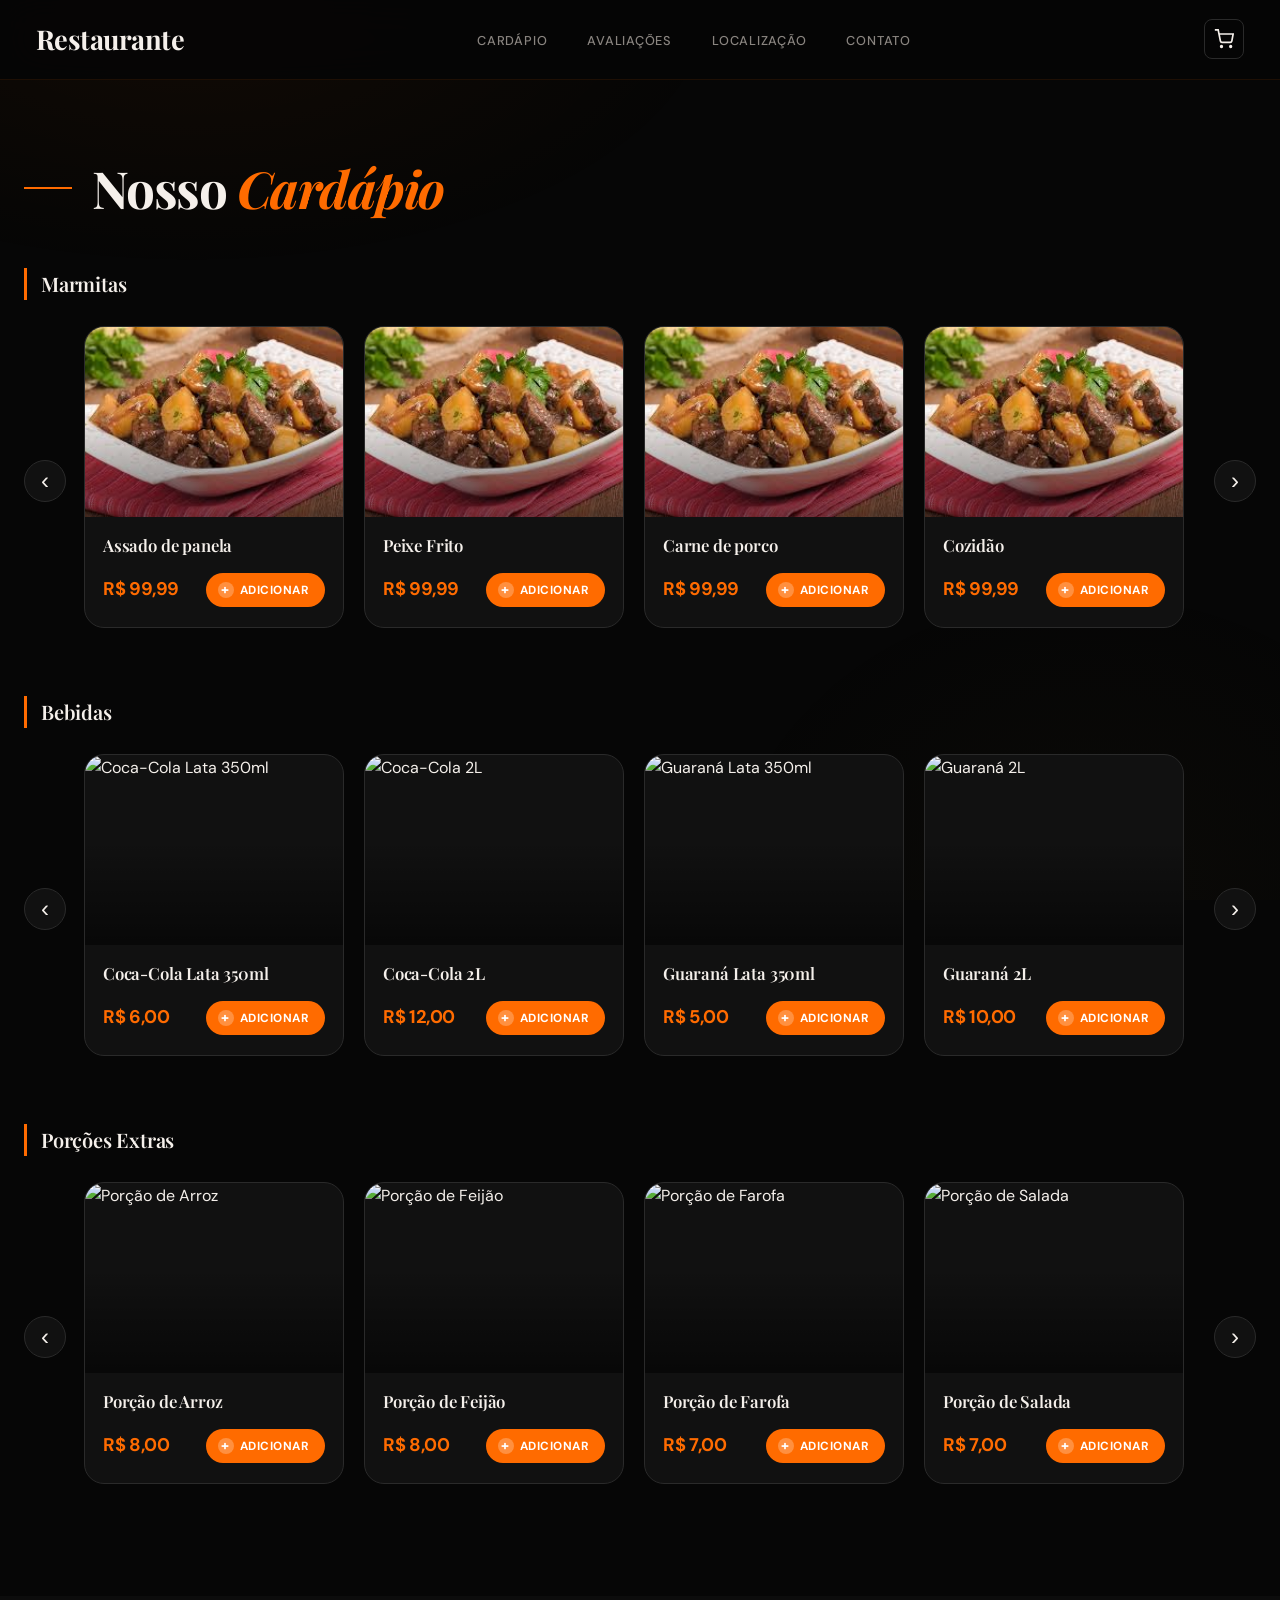
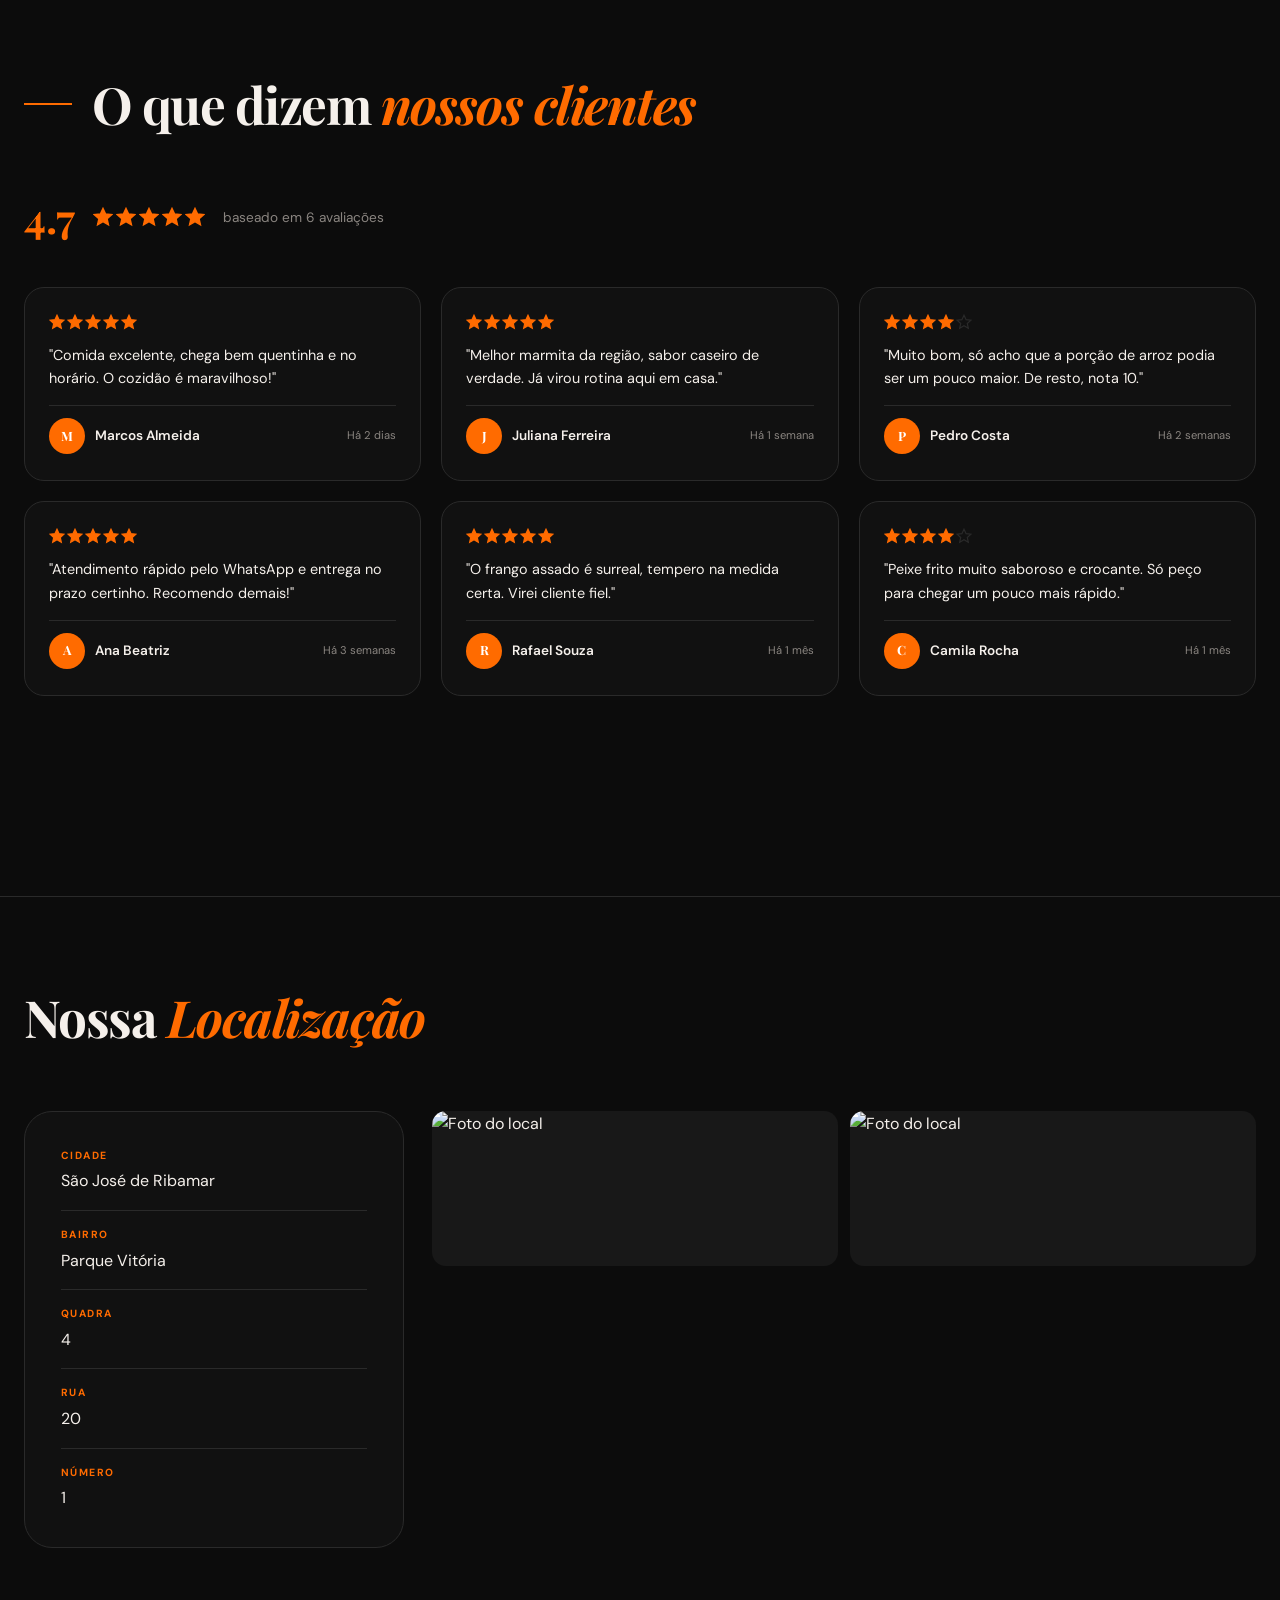
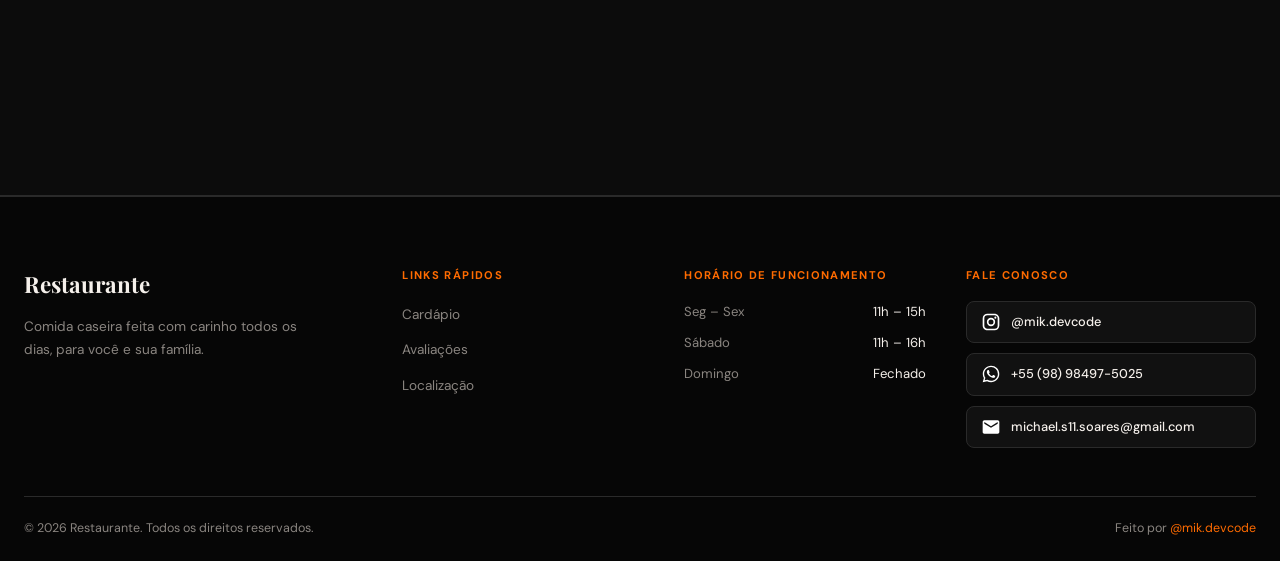
==== index.html @ e1534fb1 "refactor struture + debug scroll" ====
<!doctype html>
<html lang="pt-BR">
  <head>
    <meta charset="UTF-8" />
    <meta name="viewport" content="width=device-width, initial-scale=1.0" />
    <title>Restaurante</title>
    <link rel="icon" href="/assets/img/restaurante.png" type="image/png" />
    <link rel="preconnect" href="https://fonts.googleapis.com" />
    <link rel="preconnect" href="https://fonts.gstatic.com" crossorigin />
    <link
      href="https://fonts.googleapis.com/css2?family=Playfair+Display:ital,wght@0,400;0,700;0,900;1,400&family=DM+Sans:wght@300;400;500;600&display=swap"
      rel="stylesheet"
    />

    <link rel="stylesheet" href="/assets/css/style.css" />
    <link rel="stylesheet" href="/assets/css/cardapio.css" />
    <link rel="stylesheet" href="/assets/css/avaliacoes.css" />
    <link rel="stylesheet" href="/assets/css/informações.css" />
    <link rel="stylesheet" href="/assets/css/form.css" />
    <link rel="stylesheet" href="/assets/css/carrinho.css" />
  </head>
  <body>
    <header class="menu">
      <div class="menu-BOX">
        <h1 class="menu-TITULO">Restaurante</h1>
        <nav class="navegação">
          <ul>
            <li><a href="#Cardapio" class="nav">Cardápio</a></li>
            <li><a href="#Avaliacoes" class="nav">Avaliações</a></li>
            <li><a href="#Localizacao" class="nav">Localização</a></li>
            <li><a href="#Contato" class="nav">Contato</a></li>
          </ul>
        </nav>

        <div class="menu-actions">
          <button class="cart-btn" id="cart-btn" aria-label="Abrir carrinho">
            <svg
              class="cart-icon"
              viewBox="0 0 24 24"
              fill="none"
              stroke="currentColor"
              stroke-width="2"
            >
              <circle cx="9" cy="21" r="1"></circle>
              <circle cx="20" cy="21" r="1"></circle>
              <path
                d="M1 1h4l2.68 13.39a2 2 0 0 0 2 1.61h9.72a2 2 0 0 0 2-1.61L23 6H6"
              ></path>
            </svg>
            <span class="cart-badge" id="cart-badge">0</span>
          </button>
          <button class="hamburger" id="hamburger" aria-label="Menu">
            <span></span>
            <span></span>
            <span></span>
          </button>
        </div>
      </div>

      <nav class="nav2" id="nav2">
        <a href="#Cardapio" class="nav2N">Cardápio</a>
        <a href="#Avaliacoes" class="nav2N">Avaliações</a>
        <a href="#Localizacao" class="nav2N">Localização</a>
        <a href="#Contato" class="nav2N">Contato</a>
      </nav>
    </header>

    <!-- ─── CARDÁPIO ─── -->
    <section class="CARDAPIO" id="Cardapio">
      <main class="cardapio-BOX">
        <div class="section-header">
          <h2 class="cardapio-TITULO">Nosso <i>Cardápio</i></h2>
        </div>

        <div class="cardapio-categoria">
          <h3 class="categoria-titulo">Marmitas</h3>
          <div class="carrossel-wrapper">
            <button
              class="carrossel-btn carrossel-prev"
              data-target="marmitas"
              aria-label="Anterior"
            >
              &#8249;
            </button>
            <div class="cardapio-ITENS" id="marmitas-itens"></div>
            <button
              class="carrossel-btn carrossel-next"
              data-target="marmitas"
              aria-label="Próximo"
            >
              &#8250;
            </button>
          </div>
        </div>

        <div class="cardapio-categoria">
          <h3 class="categoria-titulo">Bebidas</h3>
          <div class="carrossel-wrapper">
            <button
              class="carrossel-btn carrossel-prev"
              data-target="bebidas"
              aria-label="Anterior"
            >
              &#8249;
            </button>
            <div class="cardapio-ITENS" id="bebidas-itens"></div>
            <button
              class="carrossel-btn carrossel-next"
              data-target="bebidas"
              aria-label="Próximo"
            >
              &#8250;
            </button>
          </div>
        </div>

        <div class="cardapio-categoria">
          <h3 class="categoria-titulo">Porções Extras</h3>
          <div class="carrossel-wrapper">
            <button
              class="carrossel-btn carrossel-prev"
              data-target="porcoes"
              aria-label="Anterior"
            >
              &#8249;
            </button>
            <div class="cardapio-ITENS" id="porcoes-itens"></div>
            <button
              class="carrossel-btn carrossel-next"
              data-target="porcoes"
              aria-label="Próximo"
            >
              &#8250;
            </button>
          </div>
        </div>
      </main>
    </section>

    <!-- ─── AVALIAÇÕES ─── -->
    <section class="AVALIACOES" id="Avaliacoes">
      <div class="avaliacoes-BOX">
        <div class="section-header">
          <h2 class="avaliacoes-TITULO">O que dizem <i>nossos clientes</i></h2>
        </div>
        <div class="avaliacoes-resumo" id="avaliacoes-resumo">
          <!-- Resumo (média + total) renderizado pelo avaliacoes.js -->
        </div>
        <div class="avaliacoes-ITENS" id="avaliacoes-itens">
          <!-- Depoimentos renderizados dinamicamente pelo avaliacoes.js -->
        </div>
      </div>
    </section>

    <!-- ─── LOCALIZAÇÃO ─── -->
    <section class="LOCALIZACAO" id="Localizacao">
      <h2 class="localização-TITULO">Nossa <i>Localização</i></h2>
      <div class="localização-BOX">
        <div class="INFORMAÇÕES-Texto">
          <div class="info-item">
            <span class="localização-INFORMAÇÕES">Cidade</span>
            <p class="informações">São José de Ribamar</p>
          </div>
          <div class="info-item">
            <span class="localização-INFORMAÇÕES">Bairro</span>
            <p class="informações">Parque Vitória</p>
          </div>
          <div class="info-item">
            <span class="localização-INFORMAÇÕES">Quadra</span>
            <p class="informações">4</p>
          </div>
          <div class="info-item">
            <span class="localização-INFORMAÇÕES">Rua</span>
            <p class="informações">20</p>
          </div>
          <div class="info-item">
            <span class="localização-INFORMAÇÕES">Número</span>
            <p class="informações">1</p>
          </div>
        </div>

        <div class="INFORMAÇÕES-Imagem">
          <div class="IMG">
            <img
              src="/img/imagem-local.jfif"
              alt="Foto do local"
              class="ImagemLocal"
            />
            <img
              src="/img/imagem-local.jfif"
              alt="Foto do local"
              class="ImagemLocal"
            />
          </div>
          <div class="IFRAME">
            <iframe
              src="https://www.google.com/maps/embed?pb=!1m18!1m12!1m3!1d837.9466407093498!2d-44.20318825579027!3d-2.5172147209284774!2m3!1f0!2f0!3f0!3m2!1i1024!2i768!4f13.1!3m3!1m2!1s0x7f6919d58c605db%3A0x90869c3fca24e61d!2sRestaurante%20Tempero%20Caseiro!5e0!3m2!1spt-BR!2sbr!4v1770133126844!5m2!1spt-BR!2sbr"
              allowfullscreen=""
              loading="lazy"
              referrerpolicy="no-referrer-when-downgrade"
            ></iframe>
          </div>
        </div>
      </div>
    </section>

    <!-- ─── CONTATO / FOOTER ─── -->
    <footer class="CONTATO" id="Contato">
      <div class="contato-container">
        <div class="contato-grid">
          <div class="contato-col contato-sobre">
            <h3 class="contato-logo">Restaurante</h3>
            <p class="contato-desc">
              Comida caseira feita com carinho todos os dias, para você e sua
              família.
            </p>
          </div>

          <div class="contato-col">
            <h4 class="contato-col-titulo">Links Rápidos</h4>
            <ul class="contato-links">
              <li><a href="#Cardapio">Cardápio</a></li>
              <li><a href="#Avaliacoes">Avaliações</a></li>
              <li><a href="#Localizacao">Localização</a></li>
            </ul>
          </div>

          <div class="contato-col">
            <h4 class="contato-col-titulo">Horário de Funcionamento</h4>
            <ul class="contato-horario">
              <li><span>Seg – Sex</span><span>11h – 15h</span></li>
              <li><span>Sábado</span><span>11h – 16h</span></li>
              <li><span>Domingo</span><span>Fechado</span></li>
            </ul>
          </div>

          <div class="contato-col">
            <h4 class="contato-col-titulo">Fale Conosco</h4>
            <div class="contato-BOX">
              <a href="#" class="app-image">
                <svg
                  class="image-contato"
                  viewBox="0 0 24 24"
                  fill="currentColor"
                >
                  <use href="/assets/SVGs/mdi--instagram.svg#instagram"></use>
                </svg>
                <i>@mik.devcode</i>
              </a>
              <a href="#" class="app-image">
                <svg
                  class="image-contato"
                  viewBox="0 0 24 24"
                  fill="currentColor"
                >
                  <use
                    href="/assets/SVGs/ic--baseline-whatsapp.svg#whatsapp"
                  ></use>
                </svg>
                <i>+55 (98) 98497-5025</i>
              </a>
              <a href="#" class="app-image">
                <svg
                  class="image-contato"
                  viewBox="0 0 24 24"
                  fill="currentColor"
                >
                  <use href="/assets/SVGs/ic--baseline-email.svg#email"></use>
                </svg>
                <i>michael.s11.soares@gmail.com</i>
              </a>
            </div>
          </div>
        </div>

        <div class="contato-bottom">
          <p>
            &copy; <span id="ano-atual"></span> Restaurante. Todos os direitos
            reservados.
          </p>
          <p class="contato-credito">Feito por <i>@mik.devcode</i></p>
        </div>
      </div>
    </footer>

    <!-- ─── CARRINHO (DRAWER) ─── -->
    <div class="carrinho-overlay" id="carrinho-overlay">
      <aside class="carrinho-drawer" id="carrinho-drawer">
        <div class="carrinho-header">
          <h3>Seu Carrinho</h3>
          <button
            class="carrinho-fechar"
            id="carrinho-fechar"
            aria-label="Fechar carrinho"
          >
            &times;
          </button>
        </div>

        <div class="carrinho-lista" id="carrinho-lista"></div>

        <div class="carrinho-vazio" id="carrinho-vazio">
          <p>Seu carrinho está vazio</p>
          <span>Adicione itens do nosso cardápio!</span>
        </div>

        <div class="carrinho-footer">
          <div class="carrinho-total">
            <span>Subtotal</span>
            <strong id="carrinho-subtotal">R$ 0,00</strong>
          </div>
          <button class="btn btn-submit" id="carrinho-finalizar">
            Finalizar Pedido
          </button>
        </div>
      </aside>
    </div>

    <!-- ─── FORMULÁRIO DE PEDIDO ─── -->
    <div class="formulario" id="formulario-overlay">
      <form class="pedido-form" id="pedido-form">
        <div class="form-header">
          <div class="marmita-tittle">Finalizar Pedido</div>
          <p>Confira os itens e escolha as opções abaixo</p>
        </div>

        <!-- Resumo do carrinho -->
        <div class="section">
          <div class="section-tittle">Seus Itens</div>
          <div class="resumo-carrinho" id="resumo-carrinho-form"></div>
        </div>

        <!-- Nome do Cliente -->
        <div class="section">
          <div class="section-tittle">Seu Nome</div>
          <input
            type="text"
            class="input-field input-nome"
            placeholder="Digite seu nome"
            name="nome"
            id="input-nome"
            required
          />
        </div>

        <!-- Recebimento -->
        <div class="section">
          <h2 class="section-title">Recebimento</h2>
          <div class="radio-group">
            <div class="radio-option">
              <input
                type="radio"
                name="recebimento"
                id="recebimento-entrega"
                value="entrega"
                data-frete="8"
                required
              />
              <label for="recebimento-entrega" class="radio-label">
                <span class="name">Entrega</span>
                <span class="price">+ R$ 8,00</span>
              </label>
            </div>
            <div class="radio-option">
              <input
                type="radio"
                name="recebimento"
                id="recebimento-buscar"
                value="buscar"
                data-frete="0"
              />
              <label for="recebimento-buscar" class="radio-label">
                <span class="name">Retirar</span>
                <span class="price">Grátis</span>
              </label>
            </div>
          </div>
          <div class="endereco-container" id="endereco-container">
            <div class="endereco-fields">
              <input
                type="text"
                class="input-field"
                placeholder="Bairro"
                name="bairro"
                id="input-bairro"
              />
              <input
                type="text"
                class="input-field"
                placeholder="Quadra"
                name="quadra"
                id="input-quadra"
              />
              <input
                type="text"
                class="input-field"
                placeholder="Rua"
                name="rua"
                id="input-rua"
              />
              <input
                type="text"
                class="input-field"
                placeholder="Número"
                name="numero"
                id="input-numero"
              />
            </div>
          </div>
        </div>

        <!-- Observações -->
        <div class="section">
          <h2 class="section-title">Observações</h2>
          <textarea
            class="input-field"
            name="observacoes"
            id="observacoes"
            placeholder="Ex: sem cebola, pouco sal, molho à parte..."
          ></textarea>
        </div>

        <div class="divider"></div>

        <!-- Total -->
        <div class="total-display">
          <span class="total-label">Total do Pedido</span>
          <span class="total-value" id="total-valor">R$ 0,00</span>
          <div class="total-breakdown" id="total-breakdown"></div>
        </div>

        <!-- Botões -->
        <div class="form-footer">
          <button type="button" class="btn btn-cancel" id="btn-cancelar">
            Voltar
          </button>
          <button type="submit" class="btn btn-submit">Enviar Pedido</button>
        </div>
      </form>
    </div>

    <script src="/Services/Carrinho.js"></script>
    <script src="/Services/Sistema.js"></script>
    <script src="/Services/cardapio.js"></script>
    <script src="/Services/avaliacoes.js"></script>
    <script src="/Services/form.js"></script>
    <script src="/Services/API.js"></script>
  </body>
</html>
---- assets/css/style.css ----
@import url('https://fonts.googleapis.com/css2?family=Playfair+Display:ital,wght@0,400;0,700;0,900;1,400&family=DM+Sans:wght@300;400;500;600&display=swap');

:root {
  --primary: #ff6b00;
  --primary-light: #ff8c33;
  --primary-dark: #cc5500;
  --primary-glow: rgba(255, 107, 0, 0.25);
  --gold: #c9a84c;
  --bg-void: #060606;
  --bg-deep: #0c0c0c;
  --bg-card: #111111;
  --bg-surface: #181818;
  --bg-raised: #1f1f1f;
  --text: #f5f0eb;
  --text-muted: #8a8580;
  --text-faint: #2a2a2a;
  --border: rgba(255, 107, 0, 0.12);
  --border-hover: rgba(255, 107, 0, 0.4);
  --radius-sm: 8px;
  --radius-md: 14px;
  --radius-lg: 20px;
  --radius-xl: 28px;
  --shadow-card: 0 4px 24px rgba(0,0,0,0.5);
  --shadow-glow: 0 0 40px rgba(255, 107, 0, 0.12);
  --transition: all 0.25s cubic-bezier(0.4, 0, 0.2, 1);
  --font-display: 'Playfair Display', Georgia, serif;
  --font-body: 'DM Sans', sans-serif;
}

*, *::before, *::after {
  margin: 0;
  padding: 0;
  box-sizing: border-box;
}

html { scroll-behavior: smooth; }

body {
  font-family: var(--font-body);
  background-color: var(--bg-void);
  color: var(--text);
  line-height: 1.6;
  padding-top: 80px;
  -webkit-font-smoothing: antialiased;
}

body::before {
  content: '';
  position: fixed;
  inset: 0;
  background:
    radial-gradient(ellipse 70% 50% at 15% 0%, rgba(255,107,0,0.05) 0%, transparent 60%),
    radial-gradient(ellipse 50% 60% at 85% 100%, rgba(201,168,76,0.03) 0%, transparent 60%);
  pointer-events: none;
  z-index: 0;
}

section {
  min-height: 100vh;
  scroll-margin-top: 80px;
  position: relative;
  z-index: 1;
}

/* ─── HEADER ─── */
header {
  position: fixed;
  top: 0;
  width: 100%;
  height: 80px;
  background: rgba(6, 6, 6, 0.94);
  backdrop-filter: blur(20px) saturate(180%);
  border-bottom: 1px solid rgba(255,107,0,0.1);
  z-index: 8999;
  display: flex;
  align-items: center;
}

.menu-BOX {
  display: flex;
  justify-content: space-between;
  align-items: center;
  width: 100%;
  max-width: 1280px;
  margin: 0 auto;
  padding: 0 36px;
}

.menu-TITULO {
  font-family: var(--font-display);
  font-size: 1.7rem;
  font-weight: 700;
  color: var(--text);
  letter-spacing: -0.02em;
}

.navegação ul {
  display: flex;
  gap: 4px;
  list-style: none;
}

.nav {
  text-decoration: none;
  padding: 8px 18px;
  color: var(--text-muted);
  font-size: 0.8rem;
  font-weight: 500;
  letter-spacing: 0.06em;
  text-transform: uppercase;
  border-radius: var(--radius-sm);
  transition: var(--transition);
  position: relative;
}

.nav::after {
  content: '';
  position: absolute;
  bottom: 4px;
  left: 50%;
  transform: translateX(-50%) scaleX(0);
  width: calc(100% - 36px);
  height: 1.5px;
  background: var(--primary);
  border-radius: 2px;
  transition: transform 0.25s ease;
}

.nav:hover { color: var(--text); }
.nav:hover::after { transform: translateX(-50%) scaleX(1); }

/* ─── HAMBURGER ─── */
.hamburger {
  display: none;
  flex-direction: column;
  gap: 5px;
  cursor: pointer;
  background: transparent;
  border: none;
  padding: 8px;
}

.hamburger span {
  width: 24px;
  height: 2px;
  background: var(--primary);
  border-radius: 2px;
  transition: var(--transition);
  display: block;
}

/* ─── MOBILE NAV ─── */
.nav2 {
  display: flex;
  position: fixed;
  top: 80px;
  right: -100%;
  background: rgba(8,8,8,0.98);
  backdrop-filter: blur(20px);
  border-left: 1px solid var(--border);
  width: min(280px, 85vw);
  height: calc(100vh - 80px);
  flex-direction: column;
  padding: 28px 20px;
  gap: 6px;
  transition: right 0.35s cubic-bezier(0.4, 0, 0.2, 1);
  z-index: 8998;
}

.nav2.active { right: 0; }

.nav2N {
  display: block;
  text-decoration: none;
  color: var(--text-muted);
  font-size: 0.85rem;
  font-weight: 500;
  padding: 12px 16px;
  border-radius: var(--radius-sm);
  border: 1px solid transparent;
  transition: var(--transition);
  letter-spacing: 0.05em;
  text-transform: uppercase;
}

.nav2N:hover {
  color: var(--primary);
  border-color: var(--border);
  background: rgba(255,107,0,0.04);
}

/* ─── TRAVAR SCROLL COM OVERLAY ABERTO ─── */
body.scroll-travado {
  overflow: hidden;
  touch-action: none;
}

/* ─── RESPONSIVE ─── */
@media (max-width: 960px) {
  .localização-BOX {
    grid-template-columns: 1fr;
  }

  .IFRAME iframe { height: 260px; }
}

@media (max-width: 768px) {
  .nav { display: none; }
  .hamburger { display: flex; }

  .menu-BOX { padding: 0 20px; }

  .menu-TITULO { font-size: 1.35rem; }

  .CARDAPIO,
  .LOCALIZACAO,
  .CONTATO {
    padding: 60px 16px 80px;
  }

  .cardapio-ITENS {
    grid-template-columns: 1fr;
  }

  .contato-BOX { gap: 10px; }
}

@media (max-width: 480px) {
  .menu-TITULO { font-size: 1.15rem; }

  form#pedido-form {
    padding: 22px 16px;
    max-height: 95vh;
    border-radius: var(--radius-lg);
  }

  .form-footer { flex-direction: column; }
  .btn { width: 100%; }
  .radio-option { min-width: 100%; }
}
---- assets/css/cardapio.css ----
/* ─── CARDÁPIO ─── */

.CARDAPIO {
  padding: 80px 24px 100px;
}

.cardapio-BOX {
  max-width: 1280px;
  margin: 0 auto;
}

.section-header {
  display: flex;
  align-items: center;
  gap: 20px;
  margin-bottom: 52px;
}

.section-header::before {
  content: '';
  display: block;
  width: 48px;
  height: 2px;
  background: var(--primary);
  flex-shrink: 0;
}

.cardapio-TITULO {
  font-family: var(--font-display);
  font-size: clamp(2.2rem, 4vw, 3.2rem);
  font-weight: 700;
  color: var(--text);
  letter-spacing: -0.03em;
  line-height: 1.1;
  text-align: left;
  margin-bottom: 0;
}

.cardapio-TITULO i {
  color: var(--primary);
  font-style: italic;
}


/* ─── CATEGORIAS ─── */

.cardapio-categoria {
  margin-bottom: 56px;
}

.cardapio-categoria:last-child {
  margin-bottom: 0;
}

.categoria-titulo {
  font-family: var(--font-display);
  font-size: 1.25rem;
  font-weight: 600;
  color: var(--text);
  margin-bottom: 22px;
  padding-left: 14px;
  border-left: 3px solid var(--primary);
  letter-spacing: -0.01em;
}


/* ─── CARROSSEL ─── */

.carrossel-wrapper {
  position: relative;
  display: flex;
  align-items: center;
  gap: 14px;
}

.carrossel-btn {
  flex-shrink: 0;
  width: 42px;
  height: 42px;

  border-radius: 50%;
  border: 1.5px solid var(--text-faint);

  background: var(--bg-card);
  color: var(--text);

  font-size: 1.5rem;
  line-height: 1;

  cursor: pointer;

  display: flex;
  align-items: center;
  justify-content: center;

  transition:
    border-color 0.25s ease,
    color 0.25s ease,
    background 0.25s ease,
    transform 0.2s ease;

  z-index: 2;
}

.carrossel-btn:hover {
  border-color: var(--border-hover);
  color: var(--primary);
  background: rgba(255, 107, 0, 0.06);
  transform: scale(1.05);
}

.carrossel-btn:active {
  transform: scale(0.95);
}

.carrossel-btn:disabled {
  opacity: 0.25;
  cursor: default;
  pointer-events: none;
}


/* ─── ÁREA DOS CARDS (janela que corta o conteúdo) ─── */

.cardapio-ITENS {
  overflow: hidden;

  padding: 4px 4px 12px;

  cursor: grab;

  flex: 1;
  min-width: 0;

  /* deixa o navegador cuidar do scroll vertical da página;
     o deslize horizontal é 100% controlado pelo JS (transform) */
  touch-action: pan-y;

  user-select: none;
  -webkit-user-select: none;
}

.cardapio-ITENS.arrastando {
  cursor: grabbing;
}

/* .cardapio-track é o elemento que de fato se move (translate3d) */
.cardapio-track {
  display: flex;
  gap: 20px;
  will-change: transform;
}


/* ─── CARD ─── */

.marmita {
  position: relative;

  flex: 0 0 260px;

  background: var(--bg-card);

  border: 1px solid var(--text-faint);
  border-radius: var(--radius-lg);

  overflow: hidden;

  user-select: none;
  -webkit-user-select: none;

  transition:
    transform 0.3s ease,
    box-shadow 0.3s ease;
}

.marmita::after {
  content: '';

  position: absolute;
  inset: 0;

  border-radius: var(--radius-lg);
  border: 1px solid var(--border-hover);

  opacity: 0;

  transition: opacity 0.3s ease;

  pointer-events: none;
}

.marmita:hover {
  transform: translateY(-5px);
  box-shadow:
    var(--shadow-card),
    var(--shadow-glow);
}

.marmita:hover::after {
  opacity: 1;
}


/* ─── IMAGEM ─── */

.img-wrapper {
  position: relative;

  height: 190px;

  overflow: hidden;

  pointer-events: none;
}

.IMG-marmita {
  width: 100%;
  height: 100%;

  object-fit: cover;

  display: block;

  transition: transform 0.6s ease;

  -webkit-user-drag: none;
  user-select: none;
}

.marmita:hover .IMG-marmita {
  transform: scale(1.06);
}

.img-overlay {
  position: absolute;
  inset: 0;

  background:
    linear-gradient(
      to top,
      rgba(0, 0, 0, 0.55) 0%,
      transparent 55%
    );
}


/* ─── CONTEÚDO ─── */

.marmita-content {
  padding: 18px 18px 20px;
}

.cardapio-nome {
  font-family: var(--font-display);

  font-size: 1.05rem;
  font-weight: 600;

  color: var(--text);

  margin-bottom: 16px;

  letter-spacing: -0.01em;
  line-height: 1.3;
}

.opcoes-compra {
  display: flex;
  align-items: center;
  justify-content: space-between;

  gap: 10px;
}

.Preço {
  font-size: 1.15rem;
  font-weight: 700;

  color: var(--primary);

  letter-spacing: -0.02em;

  white-space: nowrap;
}


/* ─── BOTÃO ADICIONAR ─── */

.Comprar {
  display: inline-flex;

  align-items: center;
  justify-content: center;

  gap: 6px;

  padding: 9px 16px 9px 12px;

  background: var(--primary);

  border: none;

  color: #fff;

  font-family: var(--font-body);

  font-size: 0.74rem;
  font-weight: 700;

  border-radius: 999px;

  cursor: pointer;

  letter-spacing: 0.04em;
  text-transform: uppercase;

  white-space: nowrap;

  user-select: none;
  -webkit-user-select: none;

  transition:
    background 0.25s ease,
    transform 0.2s ease,
    box-shadow 0.25s ease;
}

.Comprar::before {
  content: '+';

  display: inline-flex;

  align-items: center;
  justify-content: center;

  width: 16px;
  height: 16px;

  border-radius: 50%;

  background: rgba(255, 255, 255, 0.25);

  font-size: 0.85rem;
  font-weight: 900;

  line-height: 1;
}

.Comprar:hover {
  background: var(--primary-light);

  transform: translateY(-1px);

  box-shadow:
    0 6px 20px rgba(255, 107, 0, 0.35);
}

.Comprar:active {
  transform: translateY(0);
}

.Comprar.added {
  background: #2e8b57;
}

.Comprar.added::before {
  content: '✓';
  background: transparent;
}


/* ─── MOBILE ─── */

@media (max-width: 768px) {

  .CARDAPIO {
    padding: 60px 16px 80px;
  }

  .section-header {
    gap: 14px;
    margin-bottom: 36px;
  }

  .section-header::before {
    width: 32px;
  }

  .cardapio-categoria {
    margin-bottom: 40px;
  }

  .carrossel-btn {
    display: none;
  }

  .cardapio-ITENS {
    padding: 4px 4px 16px;
  }

  .cardapio-track {
    gap: 16px;
  }

  .marmita {
    flex: 0 0 230px;
  }

  .img-wrapper {
    height: 180px;
  }
}


/* ─── CELULAR PEQUENO ─── */

@media (max-width: 480px) {

  .CARDAPIO {
    padding: 48px 12px 64px;
  }

  .cardapio-ITENS {
    padding-left: 4px;
    padding-right: 4px;
  }

  .cardapio-track {
    gap: 14px;
  }

  .marmita {
    flex: 0 0 200px;
  }

  .img-wrapper {
    height: 160px;
  }

  .marmita-content {
    padding: 14px 14px 16px;
  }

  .cardapio-nome {
    font-size: 0.95rem;
    margin-bottom: 12px;
  }

  .Preço {
    font-size: 1rem;
  }

  .Comprar {
    padding: 8px 12px 8px 10px;
    font-size: 0.68rem;
  }

  .Comprar::before {
    width: 15px;
    height: 15px;
    font-size: 0.78rem;
  }
}


/* ─── REDUÇÃO DE MOVIMENTO ─── */

@media (prefers-reduced-motion: reduce) {

  .marmita,
  .IMG-marmita,
  .Comprar,
  .carrossel-btn {
    transition: none;
  }
}
---- assets/css/avaliacoes.css ----
/* ─── AVALIAÇÕES ─── */
.AVALIACOES {
  padding: 80px 24px 100px;
  background: var(--bg-deep);
}

.avaliacoes-BOX {
  max-width: 1280px;
  margin: 0 auto;
}

.avaliacoes-TITULO {
  font-family: var(--font-display);
  font-size: clamp(2.2rem, 4vw, 3.2rem);
  font-weight: 700;
  color: var(--text);
  letter-spacing: -0.03em;
  line-height: 1.1;
}

.avaliacoes-TITULO i {
  color: var(--primary);
  font-style: italic;
}

.avaliacoes-resumo {
  display: flex;
  align-items: center;
  gap: 18px;
  margin-bottom: 36px;
  flex-wrap: wrap;
}

.avaliacoes-media {
  font-family: var(--font-display);
  font-size: 2.6rem;
  font-weight: 700;
  color: var(--primary);
}

.avaliacoes-estrelas-media {
  display: flex;
  gap: 3px;
  color: var(--primary);
}

.avaliacoes-estrelas-media svg { width: 20px; height: 20px; }
.avaliacoes-estrelas-media svg.vazia { color: var(--text-faint); }

.avaliacoes-contagem {
  color: var(--text-muted);
  font-size: 0.85rem;
}

.avaliacoes-ITENS {
  display: grid;
  grid-template-columns: repeat(auto-fill, minmax(300px, 1fr));
  gap: 20px;
}

.depoimento {
  background: var(--bg-card);
  border: 1px solid var(--text-faint);
  border-radius: var(--radius-lg);
  padding: 26px 24px;
  transition: var(--transition);
  display: flex;
  flex-direction: column;
  gap: 14px;
}

.depoimento:hover {
  border-color: var(--border-hover);
  transform: translateY(-3px);
  box-shadow: var(--shadow-card);
}

.depoimento-estrelas {
  display: flex;
  gap: 2px;
  color: var(--primary);
}

.depoimento-estrelas svg { width: 16px; height: 16px; }
.depoimento-estrelas svg.vazia { color: var(--text-faint); }

.depoimento-texto {
  color: var(--text);
  font-size: 0.9rem;
  line-height: 1.65;
  flex: 1;
}

.depoimento-rodape {
  display: flex;
  align-items: center;
  justify-content: space-between;
  padding-top: 12px;
  border-top: 1px solid var(--text-faint);
}

.depoimento-autor {
  display: flex;
  align-items: center;
  gap: 10px;
}

.depoimento-avatar {
  width: 36px;
  height: 36px;
  border-radius: 50%;
  background: var(--primary);
  color: #fff;
  display: flex;
  align-items: center;
  justify-content: center;
  font-weight: 700;
  font-size: 0.8rem;
  font-family: var(--font-display);
  flex-shrink: 0;
}

.depoimento-nome {
  color: var(--text);
  font-size: 0.85rem;
  font-weight: 600;
}

.depoimento-data {
  color: var(--text-muted);
  font-size: 0.7rem;
}

/* ─── RESPONSIVO ─── */
@media (max-width: 768px) {
  .AVALIACOES { padding: 60px 16px 80px; }
  .avaliacoes-ITENS { grid-template-columns: 1fr; }
}

@media (max-width: 480px) {
  .AVALIACOES { padding: 48px 12px 64px; }
  .avaliacoes-media { font-size: 2.1rem; }
  .depoimento { padding: 20px 18px; }
}
---- assets/css/informações.css ----
/* ─── LOCALIZAÇÃO ─── */
.LOCALIZACAO {
  padding: 80px 24px 100px;
  background: var(--bg-deep);
  border-top: 1px solid var(--text-faint);
  border-bottom: 1px solid var(--text-faint);
}

.localização-TITULO {
  font-family: var(--font-display);
  font-size: clamp(2.2rem, 4vw, 3.2rem);
  font-weight: 700;
  color: var(--text);
  letter-spacing: -0.03em;
  text-align: left;
  max-width: 1280px;
  margin: 0 auto 52px;
}

.localização-TITULO i {
  color: var(--primary);
  font-style: italic;
}

.localização-BOX {
  display: grid;
  grid-template-columns: 380px 1fr;
  gap: 28px;
  max-width: 1280px;
  margin: 0 auto;
  align-items: start;
}

.INFORMAÇÕES-Texto {
  background: var(--bg-card);
  border: 1px solid var(--text-faint);
  border-radius: var(--radius-xl);
  padding: 36px;
}

.info-item {
  padding: 16px 0;
  border-bottom: 1px solid var(--text-faint);
}

.info-item:last-child {
  border-bottom: none;
  padding-bottom: 0;
}

.info-item:first-child { padding-top: 0; }

.localização-INFORMAÇÕES {
  font-size: 0.65rem;
  font-weight: 700;
  letter-spacing: 0.14em;
  text-transform: uppercase;
  color: var(--primary);
  margin-bottom: 4px;
  display: block;
}

.informações {
  font-size: 1rem;
  color: var(--text);
  font-style: normal;
  font-weight: 400;
  margin-bottom: 0;
}

.INFORMAÇÕES-Imagem {
  display: flex;
  flex-direction: column;
  gap: 16px;
}

.IMG {
  display: grid;
  grid-template-columns: 1fr 1fr;
  gap: 12px;
}

.ImagemLocal {
  width: 100%;
  height: 155px;
  object-fit: cover;
  border-radius: var(--radius-md);
  display: block;
  background: var(--bg-surface);
}

.IFRAME iframe {
  width: 100%;
  height: 300px;
  border-radius: var(--radius-lg);
  display: block;
  border: 0;
  filter: saturate(0.7) contrast(1.1) brightness(0.9);
}

/* ─── FOOTER CONTATO ─── */
.CONTATO {
  padding: 70px 24px 0;
  background: var(--bg-void);
  border-top: 1px solid var(--text-faint);
}

.contato-container {
  max-width: 1280px;
  margin: 0 auto;
}

.contato-grid {
  display: grid;
  grid-template-columns: 1.4fr 1fr 1fr 1.2fr;
  gap: 40px;
  padding-bottom: 48px;
}

.contato-col-titulo {
  font-size: 0.7rem;
  font-weight: 700;
  letter-spacing: 0.12em;
  text-transform: uppercase;
  color: var(--primary);
  margin-bottom: 16px;
}

.contato-logo {
  font-family: var(--font-display);
  font-size: 1.4rem;
  color: var(--text);
  margin-bottom: 12px;
}

.contato-desc {
  color: var(--text-muted);
  font-size: 0.85rem;
  line-height: 1.7;
  max-width: 280px;
}

.contato-links {
  list-style: none;
  display: flex;
  flex-direction: column;
  gap: 10px;
}

.contato-links a {
  color: var(--text-muted);
  text-decoration: none;
  font-size: 0.85rem;
  transition: color 0.2s;
}

.contato-links a:hover { color: var(--primary); }

.contato-horario {
  list-style: none;
  display: flex;
  flex-direction: column;
  gap: 10px;
}

.contato-horario li {
  display: flex;
  justify-content: space-between;
  font-size: 0.82rem;
  color: var(--text-muted);
  gap: 12px;
}

.contato-horario li span:last-child { color: var(--text); }

.contato-BOX {
  display: flex;
  flex-direction: column;
  gap: 10px;
}

.app-image {
  display: flex;
  align-items: center;
  gap: 10px;
  padding: 10px 14px;
  background: var(--bg-card);
  border: 1px solid var(--text-faint);
  border-radius: var(--radius-sm);
  cursor: pointer;
  transition: var(--transition);
  text-decoration: none;
}

.app-image:hover {
  border-color: rgba(255,107,0,0.4);
  background: rgba(255,107,0,0.05);
}

.image-contato { width: 20px; height: 20px; object-fit: contain; color: var(--primary); }

.app-image i {
  font-style: normal;
  color: var(--text);
  font-size: 0.8rem;
  font-weight: 500;
}

.contato-bottom {
  display: flex;
  justify-content: space-between;
  align-items: center;
  padding: 22px 0;
  border-top: 1px solid var(--text-faint);
  flex-wrap: wrap;
  gap: 8px;
}

.contato-bottom p {
  color: var(--text-muted);
  font-size: 0.78rem;
}

.contato-credito i { color: var(--primary); font-style: normal; }

/* ─── RESPONSIVO ─── */
@media (max-width: 960px) {
  .contato-grid {
    grid-template-columns: 1fr 1fr;
    gap: 32px;
  }
}

@media (max-width: 600px) {
  .CONTATO { padding: 56px 16px 0; }
  .contato-grid { grid-template-columns: 1fr; gap: 28px; }
  .contato-bottom { flex-direction: column; text-align: center; }
}

/* ─── RESPONSIVE ─── */
@media (max-width: 960px) {
  .localização-BOX {
    grid-template-columns: 1fr;
  }

  .INFORMAÇÕES-Texto {
    padding: 28px;
  }

  .IFRAME iframe {
    height: 260px;
  }
}

@media (max-width: 768px) {
  .LOCALIZACAO {
    padding: 60px 16px 80px;
  }

  .localização-TITULO {
    margin-bottom: 36px;
  }

  .INFORMAÇÕES-Texto {
    padding: 22px 20px;
    border-radius: var(--radius-lg);
  }

  .CONTATO {
    padding: 60px 16px 60px;
  }

  .contato-TITULO {
    margin-bottom: 36px;
  }

  .contato-BOX {
    gap: 10px;
  }
}

@media (max-width: 480px) {
  .LOCALIZACAO {
    padding: 48px 12px 64px;
  }

  .localização-BOX {
    gap: 16px;
  }

  .IMG {
    grid-template-columns: 1fr;
    gap: 10px;
  }

  .ImagemLocal {
    height: 180px;
  }

  .IFRAME iframe {
    height: 220px;
    border-radius: var(--radius-md);
  }

  .INFORMAÇÕES-Texto {
    padding: 18px 16px;
  }

  .info-item {
    padding: 13px 0;
  }

  .informações {
    font-size: 0.925rem;
  }

  .CONTATO {
    padding: 48px 12px 48px;
  }

  .app-image {
    padding: 13px 20px;
    width: 100%;
    justify-content: center;
    border-radius: var(--radius-lg);
  }

  .contato-BOX {
    flex-direction: column;
    gap: 8px;
  }
}
---- assets/css/form.css ----
/* ─── FORMULÁRIO OVERLAY ─── */
.formulario {
  width: 100%;
  height: 100%;
  position: fixed;
  top: 0;
  left: 0;
  background: rgba(0,0,0,0.82);
  backdrop-filter: blur(10px);
  z-index: 9999;
  display: none;
}

form#pedido-form {
  background: var(--bg-card);
  border: 1px solid rgba(255,107,0,0.15);
  border-radius: var(--radius-xl);
  padding: 32px;
  width: 100%;
  max-width: 480px;
  max-height: 90vh;
  overflow-y: auto;
  position: fixed;
  top: 50%;
  left: 50%;
  transform: translate(-50%, -50%);
  z-index: 10000;
  box-shadow: 0 40px 80px rgba(0,0,0,0.7), 0 0 60px rgba(255,107,0,0.05);
}

form#pedido-form::-webkit-scrollbar { width: 3px; }
form#pedido-form::-webkit-scrollbar-track { background: transparent; }
form#pedido-form::-webkit-scrollbar-thumb {
  background: var(--primary);
  border-radius: 10px;
}

/* ─── CABEÇALHO ─── */
.form-header {
  margin-bottom: 26px;
  padding-bottom: 18px;
  border-bottom: 1px solid var(--text-faint);
}

.marmita-tittle {
  font-family: var(--font-display);
  font-size: 1.35rem;
  font-weight: 700;
  color: var(--primary);
  margin-bottom: 4px;
  letter-spacing: -0.02em;
}

.form-header p {
  color: var(--text-muted);
  font-size: 0.82rem;
}

/* ─── SEÇÕES ─── */
.section { margin-bottom: 22px; }

.section-tittle,
.section-title {
  display: flex;
  align-items: center;
  gap: 10px;
  font-size: 0.7rem;
  font-weight: 700;
  letter-spacing: 0.12em;
  text-transform: uppercase;
  color: var(--text-muted);
  margin-bottom: 12px;
}

.section-tittle::before,
.section-title::before {
  content: '';
  width: 3px;
  height: 13px;
  background: var(--primary);
  border-radius: 3px;
  flex-shrink: 0;
}

/* ─── INPUT NOME ─── */
.input-nome {
  width: 100%;
  padding: 13px 16px;
  background: var(--bg-raised);
  border: 1.5px solid var(--text-faint);
  border-radius: var(--radius-md);
  color: var(--text);
  font-size: 0.9rem;
  font-family: var(--font-body);
  font-weight: 500;
  transition: var(--transition);
  letter-spacing: 0.01em;
}

.input-nome::placeholder {
  color: var(--text-muted);
  font-weight: 400;
}

.input-nome:focus {
  outline: none;
  border-color: var(--primary);
  background: rgba(255,107,0,0.03);
  box-shadow: 0 0 0 3px rgba(255,107,0,0.09);
}

.input-nome:not(:placeholder-shown) {
  border-color: rgba(255,107,0,0.4);
  color: var(--text);
}

/* ─── RADIO GROUP ─── */
.radio-group {
  display: flex;
  gap: 10px;
  flex-wrap: wrap;
}

.radio-option {
  position: relative;
  flex: 1;
  min-width: 110px;
}

.radio-option input[type="radio"] {
  position: absolute;
  opacity: 0;
  width: 0;
  height: 0;
}

.radio-label {
  display: flex;
  flex-direction: column;
  align-items: center;
  justify-content: center;
  padding: 14px 12px;
  background: var(--bg-raised);
  border: 1.5px solid var(--text-faint);
  border-radius: var(--radius-md);
  cursor: pointer;
  transition: var(--transition);
  text-align: center;
}

.radio-label:hover {
  border-color: rgba(255,107,0,0.3);
  background: rgba(255,107,0,0.03);
}

.radio-option input:checked + .radio-label {
  border-color: var(--primary);
  background: rgba(255,107,0,0.07);
}

.radio-label .name {
  color: var(--text-muted);
  font-size: 0.875rem;
  font-weight: 500;
  transition: color 0.2s;
}

.radio-label .price {
  color: var(--primary);
  font-size: 0.72rem;
  font-weight: 600;
  margin-top: 3px;
}

.radio-option input:checked + .radio-label .name { color: var(--primary); }

/* ─── DROPDOWN BEBIDA ─── */
.dropdown {
  background: var(--bg-raised);
  border: 1.5px solid var(--text-faint);
  border-radius: var(--radius-md);
  overflow: hidden;
  transition: border-color 0.2s;
}

.dropdown:hover { border-color: rgba(255,107,0,0.25); }
.dropdown.open  { border-color: rgba(255,107,0,0.5); }

.dropdown-header {
  display: flex;
  align-items: center;
  justify-content: space-between;
  padding: 13px 16px;
  cursor: pointer;
  user-select: none;
}

.dropdown-header span { color: var(--text-muted); font-size: 0.875rem; }
.dropdown-header .selected-text { color: var(--text); }

.dropdown-arrow {
  width: 18px;
  height: 18px;
  fill: var(--text-muted);
  transition: transform 0.25s ease;
  flex-shrink: 0;
}

.dropdown.open .dropdown-arrow { transform: rotate(180deg); }

.dropdown-content {
  max-height: 0;
  overflow: hidden;
  transition: max-height 0.3s ease;
}

.dropdown.open .dropdown-content { max-height: 260px; }

.dropdown-options {
  padding: 8px;
  border-top: 1px solid var(--text-faint);
  display: flex;
  flex-direction: column;
  gap: 4px;
}

.dropdown-option { position: relative; }

.dropdown-option input {
  position: absolute;
  opacity: 0;
  width: 0;
  height: 0;
}

.dropdown-option label {
  display: flex;
  align-items: center;
  justify-content: space-between;
  padding: 10px 12px;
  background: var(--bg-card);
  border-radius: var(--radius-sm);
  cursor: pointer;
  transition: var(--transition);
  border: 1px solid transparent;
}

.dropdown-option label:hover {
  background: var(--bg-surface);
  border-color: var(--text-faint);
}

.dropdown-option input:checked + label {
  background: rgba(255,107,0,0.07);
  border-color: rgba(255,107,0,0.3);
}

.drink-name {
  color: var(--text-muted);
  font-size: 0.875rem;
  transition: color 0.2s;
}

.dropdown-option input:checked + label .drink-name { color: var(--primary); }

.drink-price {
  color: #3a3530;
  font-size: 0.72rem;
  font-weight: 500;
}

.dropdown-option input:checked + label .drink-price { color: var(--primary-light); }

/* ─── ENDEREÇO ─── */
.endereco-container {
  max-height: 0;
  overflow: hidden;
  transition: max-height 0.35s ease, margin 0.35s ease;
}

.endereco-container.visible {
  max-height: 280px;
  margin-top: 14px;
}

.endereco-fields {
  display: flex;
  flex-direction: column;
  gap: 8px;
}

/* ─── INPUTS GENÉRICOS ─── */
.input-field {
  width: 100%;
  padding: 12px 14px;
  background: var(--bg-raised);
  border: 1.5px solid var(--text-faint);
  border-radius: var(--radius-sm);
  color: var(--text);
  font-size: 0.875rem;
  font-family: var(--font-body);
  transition: var(--transition);
}

.input-field::placeholder { color: var(--text-muted); }

.input-field:focus {
  outline: none;
  border-color: var(--primary);
  background: rgba(255,107,0,0.03);
  box-shadow: 0 0 0 3px rgba(255,107,0,0.07);
}

textarea.input-field {
  resize: vertical;
  min-height: 75px;
}

/* ─── DIVISOR ─── */
.divider {
  height: 1px;
  background: var(--text-faint);
  margin: 20px 0;
}

/* ─── TOTAL ─── */
.total-display {
  display: flex;
  flex-direction: column;
  align-items: center;
  padding: 18px;
  background: var(--bg-raised);
  border: 1.5px solid rgba(255,107,0,0.15);
  border-radius: var(--radius-md);
  margin-bottom: 20px;
}

.total-label {
  font-size: 0.62rem;
  font-weight: 700;
  letter-spacing: 0.14em;
  text-transform: uppercase;
  color: var(--text-muted);
}

.total-value {
  font-family: var(--font-display);
  font-size: 2.2rem;
  font-weight: 700;
  color: var(--primary);
  margin-top: 4px;
  letter-spacing: -0.03em;
}

.total-breakdown {
  font-size: 0.7rem;
  color: var(--text-muted);
  margin-top: 6px;
  text-align: center;
}

/* ─── BOTÕES ─── */
.form-footer {
  display: flex;
  gap: 10px;
  align-items: center;
}

.btn {
  padding: 13px 22px;
  border-radius: var(--radius-sm);
  font-size: 0.78rem;
  font-weight: 700;
  font-family: var(--font-body);
  cursor: pointer;
  transition: var(--transition);
  border: none;
  letter-spacing: 0.06em;
  text-transform: uppercase;
}

.btn-cancel {
  background: var(--bg-raised);
  color: var(--text-muted);
  border: 1.5px solid var(--text-faint);
  white-space: nowrap;
}

.btn-cancel:hover {
  background: var(--bg-surface);
  color: var(--text);
  border-color: rgba(255,107,0,0.3);
}

.btn-submit {
  background: var(--primary);
  color: #fff;
  flex: 1;
}

.btn-submit:hover {
  background: var(--primary-light);
  transform: translateY(-1px);
  box-shadow: 0 6px 24px rgba(255,107,0,0.35);
}

.btn-submit:active { transform: translateY(0); }

/* ─── RESPONSIVO ─── */
@media (max-width: 520px) {
  form#pedido-form {
    max-width: calc(100vw - 24px);
    padding: 24px 18px;
    border-radius: var(--radius-lg);
    max-height: 92vh;
  }
}

@media (max-width: 480px) {
  form#pedido-form {
    padding: 22px 16px;
    max-height: 95vh;
    border-radius: var(--radius-lg);
  }

  .marmita-tittle { font-size: 1.15rem; }

  .form-footer { flex-direction: column; }

  .btn {
    width: 100%;
    text-align: center;
  }

  .radio-option { min-width: 100%; }

  .total-value { font-size: 1.85rem; }

  .dropdown.open .dropdown-content { max-height: 220px; }
}
---- assets/css/carrinho.css ----
/* ─── AÇÕES DO HEADER ─── */
.menu-actions {
  display: flex;
  align-items: center;
  gap: 8px;
}

.cart-btn {
  position: relative;
  background: transparent;
  border: 1.5px solid var(--text-faint);
  border-radius: var(--radius-sm);
  padding: 9px;
  cursor: pointer;
  display: flex;
  align-items: center;
  justify-content: center;
  transition: var(--transition);
}

.cart-btn:hover {
  border-color: var(--border-hover);
  background: rgba(255,107,0,0.05);
}

.cart-icon { width: 20px; height: 20px; color: var(--text); }

.cart-badge {
  position: absolute;
  top: -6px;
  right: -6px;
  background: var(--primary);
  color: #fff;
  font-size: 0.65rem;
  font-weight: 700;
  min-width: 18px;
  height: 18px;
  border-radius: 50%;
  display: flex;
  align-items: center;
  justify-content: center;
  padding: 0 4px;
  transform: scale(0);
  transition: transform 0.25s cubic-bezier(0.34, 1.56, 0.64, 1);
}

.cart-badge.visible { transform: scale(1); }

/* ─── OVERLAY / DRAWER DO CARRINHO ─── */
.carrinho-overlay {
  position: fixed;
  inset: 0;
  background: rgba(0,0,0,0.75);
  backdrop-filter: blur(6px);
  z-index: 9998;
  display: none;
}

.carrinho-overlay.active { display: block; }

.carrinho-drawer {
  position: fixed;
  top: 0;
  right: -100%;
  width: min(420px, 92vw);
  height: 100%;
  background: var(--bg-card);
  border-left: 1px solid var(--text-faint);
  display: flex;
  flex-direction: column;
  transition: right 0.35s cubic-bezier(0.4, 0, 0.2, 1);
  z-index: 9999;
}

.carrinho-overlay.active .carrinho-drawer { right: 0; }

.carrinho-header {
  display: flex;
  align-items: center;
  justify-content: space-between;
  padding: 22px 24px;
  border-bottom: 1px solid var(--text-faint);
}

.carrinho-header h3 {
  font-family: var(--font-display);
  color: var(--text);
  font-size: 1.2rem;
}

.carrinho-fechar {
  background: transparent;
  border: none;
  color: var(--text-muted);
  font-size: 1.6rem;
  line-height: 1;
  cursor: pointer;
  transition: color 0.2s;
}

.carrinho-fechar:hover { color: var(--primary); }

.carrinho-lista {
  flex: 1;
  overflow-y: auto;
  padding: 12px 20px;
  display: flex;
  flex-direction: column;
  gap: 12px;
}

.carrinho-lista::-webkit-scrollbar { width: 3px; }
.carrinho-lista::-webkit-scrollbar-thumb { background: var(--primary); border-radius: 10px; }

.carrinho-vazio {
  flex: 1;
  display: none;
  flex-direction: column;
  align-items: center;
  justify-content: center;
  text-align: center;
  color: var(--text-muted);
  padding: 40px 24px;
  gap: 6px;
}

.carrinho-vazio.visible { display: flex; }
.carrinho-vazio p { color: var(--text); font-weight: 600; }
.carrinho-vazio span { font-size: 0.8rem; }

.carrinho-item {
  display: flex;
  gap: 12px;
  background: var(--bg-raised);
  border: 1px solid var(--text-faint);
  border-radius: var(--radius-md);
  padding: 12px;
  align-items: flex-start;
}

.carrinho-item-img {
  width: 56px;
  height: 56px;
  border-radius: var(--radius-sm);
  object-fit: cover;
  flex-shrink: 0;
  background: var(--bg-surface);
}

.carrinho-item-info { flex: 1; min-width: 0; }

.carrinho-item-nome {
  color: var(--text);
  font-size: 0.85rem;
  font-weight: 600;
  margin-bottom: 4px;
  white-space: nowrap;
  overflow: hidden;
  text-overflow: ellipsis;
}

.carrinho-item-preco { color: var(--primary); font-size: 0.78rem; font-weight: 600; }

.carrinho-item-qtd {
  display: flex;
  align-items: center;
  gap: 8px;
  margin-top: 8px;
}

.qtd-btn {
  width: 22px;
  height: 22px;
  border-radius: 6px;
  border: 1px solid var(--text-faint);
  background: var(--bg-card);
  color: var(--text);
  cursor: pointer;
  display: flex;
  align-items: center;
  justify-content: center;
  font-size: 0.9rem;
  line-height: 1;
  transition: var(--transition);
}

.qtd-btn:hover { border-color: var(--primary); color: var(--primary); }

.carrinho-item-qtd span {
  font-size: 0.8rem;
  color: var(--text);
  min-width: 14px;
  text-align: center;
}

.carrinho-item-remover {
  background: transparent;
  border: none;
  color: var(--text-muted);
  cursor: pointer;
  font-size: 1.2rem;
  padding: 4px;
  transition: color 0.2s;
}

.carrinho-item-remover:hover { color: #e04b3f; }

.carrinho-footer {
  padding: 18px 20px 22px;
  border-top: 1px solid var(--text-faint);
}

.carrinho-total {
  display: flex;
  justify-content: space-between;
  align-items: center;
  margin-bottom: 14px;
}

.carrinho-total span {
  color: var(--text-muted);
  font-size: 0.8rem;
  text-transform: uppercase;
  letter-spacing: 0.08em;
}

.carrinho-total strong {
  color: var(--primary);
  font-family: var(--font-display);
  font-size: 1.4rem;
}

.carrinho-footer .btn-submit { width: 100%; }

/* ─── RESUMO DO CARRINHO NO FORMULÁRIO ─── */
.resumo-carrinho {
  display: flex;
  flex-direction: column;
  gap: 8px;
  background: var(--bg-raised);
  border: 1px solid var(--text-faint);
  border-radius: var(--radius-md);
  padding: 12px 14px;
}

.resumo-item {
  display: flex;
  justify-content: space-between;
  font-size: 0.82rem;
  color: var(--text);
}

.resumo-item .resumo-qtd { color: var(--text-muted); margin-right: 6px; }

/* ─── FEEDBACK "ADICIONADO" NO BOTÃO ─── */
.Comprar.added { background: #2e8b57; }

/* ─── RESPONSIVO ─── */
@media (max-width: 480px) {
  .carrinho-drawer { width: 100%; }
}
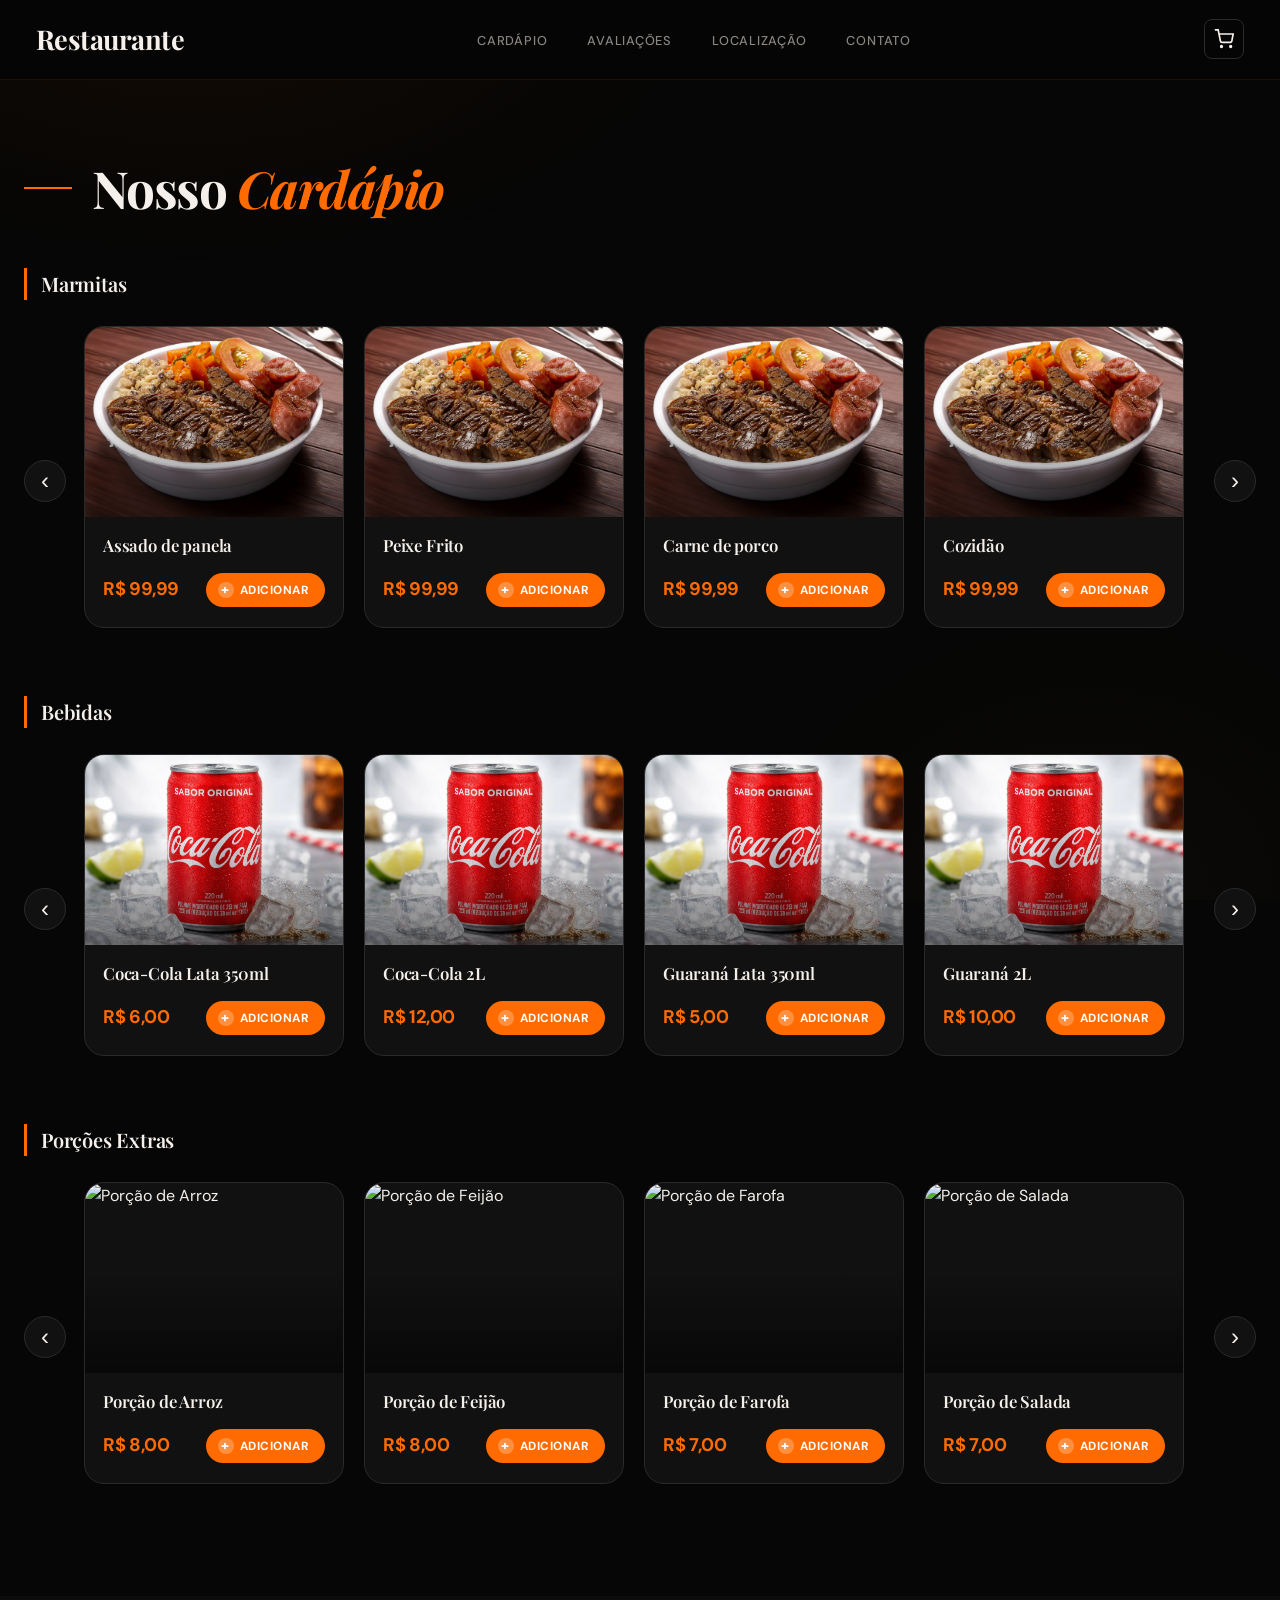
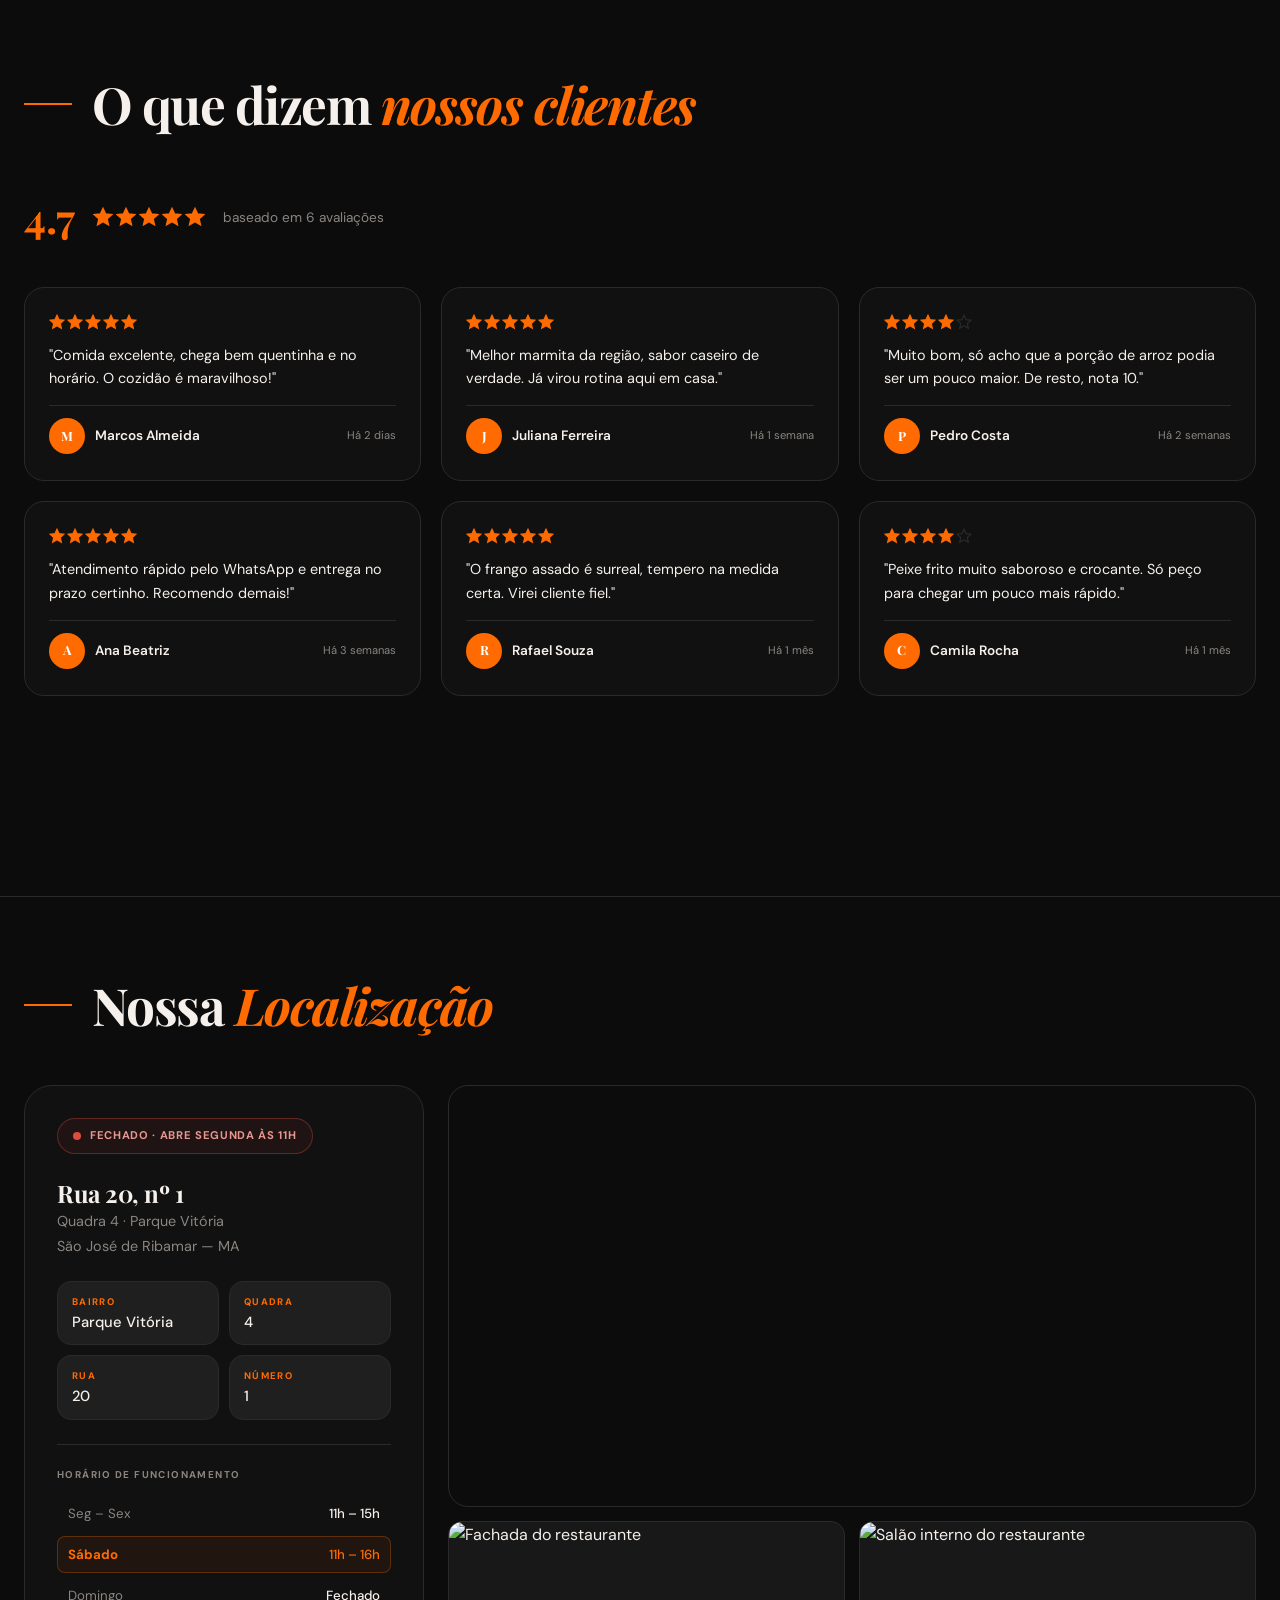
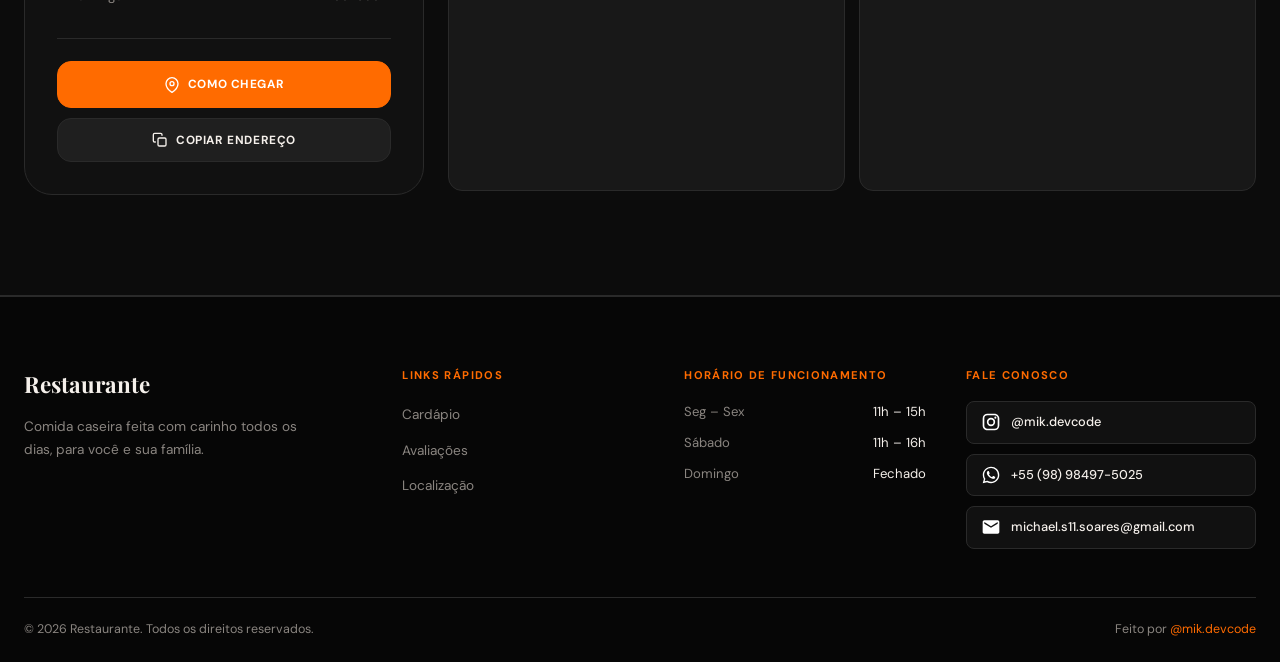
==== commit 58c1b285: "att: section of localization and button fixed for finish order" ====
--- a/index.html
+++ b/index.html
@@ -2,7 +2,7 @@
 <html lang="pt-BR">
   <head>
     <meta charset="UTF-8" />
-    <meta name="viewport" content="width=device-width, initial-scale=1.0" />
+    <meta name="viewport" content="width=device-width, initial-scale=1.0, viewport-fit=cover" />
     <title>Restaurante</title>
     <link rel="icon" href="/assets/img/restaurante.png" type="image/png" />
     <link rel="preconnect" href="https://fonts.googleapis.com" />
@@ -154,51 +154,109 @@
 
     <!-- ─── LOCALIZAÇÃO ─── -->
     <section class="LOCALIZACAO" id="Localizacao">
-      <h2 class="localização-TITULO">Nossa <i>Localização</i></h2>
-      <div class="localização-BOX">
-        <div class="INFORMAÇÕES-Texto">
-          <div class="info-item">
-            <span class="localização-INFORMAÇÕES">Cidade</span>
-            <p class="informações">São José de Ribamar</p>
-          </div>
-          <div class="info-item">
-            <span class="localização-INFORMAÇÕES">Bairro</span>
-            <p class="informações">Parque Vitória</p>
-          </div>
-          <div class="info-item">
-            <span class="localização-INFORMAÇÕES">Quadra</span>
-            <p class="informações">4</p>
-          </div>
-          <div class="info-item">
-            <span class="localização-INFORMAÇÕES">Rua</span>
-            <p class="informações">20</p>
-          </div>
-          <div class="info-item">
-            <span class="localização-INFORMAÇÕES">Número</span>
-            <p class="informações">1</p>
-          </div>
-        </div>
-
-        <div class="INFORMAÇÕES-Imagem">
-          <div class="IMG">
-            <img
-              src="/img/imagem-local.jfif"
-              alt="Foto do local"
-              class="ImagemLocal"
-            />
-            <img
-              src="/img/imagem-local.jfif"
-              alt="Foto do local"
-              class="ImagemLocal"
-            />
-          </div>
-          <div class="IFRAME">
-            <iframe
-              src="https://www.google.com/maps/embed?pb=!1m18!1m12!1m3!1d837.9466407093498!2d-44.20318825579027!3d-2.5172147209284774!2m3!1f0!2f0!3f0!3m2!1i1024!2i768!4f13.1!3m3!1m2!1s0x7f6919d58c605db%3A0x90869c3fca24e61d!2sRestaurante%20Tempero%20Caseiro!5e0!3m2!1spt-BR!2sbr!4v1770133126844!5m2!1spt-BR!2sbr"
-              allowfullscreen=""
-              loading="lazy"
-              referrerpolicy="no-referrer-when-downgrade"
-            ></iframe>
+      <div class="localizacao-wrapper">
+        <div class="section-header">
+          <h2 class="localização-TITULO">Nossa <i>Localização</i></h2>
+        </div>
+
+        <div class="localização-BOX">
+          <!-- ── PAINEL DE INFORMAÇÕES ── -->
+          <div class="local-painel">
+            <!-- Status calculado em tempo real pelo Sistema.js -->
+            <div class="local-status" id="local-status">
+              <span class="local-status-dot" aria-hidden="true"></span>
+              <span class="local-status-texto" id="local-status-texto">
+                Verificando horário…
+              </span>
+            </div>
+
+            <address class="local-endereco">
+              <strong class="local-endereco-rua">Rua 20, nº 1</strong>
+              <span class="local-endereco-linha">Quadra 4 &middot; Parque Vitória</span>
+              <span class="local-endereco-linha">São José de Ribamar — MA</span>
+            </address>
+
+            <ul class="local-detalhes">
+              <li class="local-detalhe">
+                <span class="local-detalhe-rotulo">Bairro</span>
+                <span class="local-detalhe-valor">Parque Vitória</span>
+              </li>
+              <li class="local-detalhe">
+                <span class="local-detalhe-rotulo">Quadra</span>
+                <span class="local-detalhe-valor">4</span>
+              </li>
+              <li class="local-detalhe">
+                <span class="local-detalhe-rotulo">Rua</span>
+                <span class="local-detalhe-valor">20</span>
+              </li>
+              <li class="local-detalhe">
+                <span class="local-detalhe-rotulo">Número</span>
+                <span class="local-detalhe-valor">1</span>
+              </li>
+            </ul>
+
+            <div class="local-horarios">
+              <h3 class="local-horarios-titulo">Horário de Funcionamento</h3>
+              <ul class="local-horarios-lista" id="local-horarios-lista">
+                <li data-dias="1,2,3,4,5">
+                  <span>Seg – Sex</span><span>11h – 15h</span>
+                </li>
+                <li data-dias="6"><span>Sábado</span><span>11h – 16h</span></li>
+                <li data-dias="0"><span>Domingo</span><span>Fechado</span></li>
+              </ul>
+            </div>
+
+            <div class="local-acoes">
+              <a
+                class="local-btn local-btn-principal"
+                id="btn-como-chegar"
+                href="https://www.google.com/maps/dir/?api=1&destination=Restaurante+Tempero+Caseiro%2C+S%C3%A3o+Jos%C3%A9+de+Ribamar+-+MA"
+                target="_blank"
+                rel="noopener noreferrer"
+              >
+                <svg viewBox="0 0 24 24" fill="none" stroke="currentColor" stroke-width="2">
+                  <path d="M21 10c0 7-9 13-9 13s-9-6-9-13a9 9 0 0 1 18 0z"></path>
+                  <circle cx="12" cy="10" r="3"></circle>
+                </svg>
+                Como chegar
+              </a>
+
+              <button class="local-btn" id="btn-copiar-endereco" type="button">
+                <svg viewBox="0 0 24 24" fill="none" stroke="currentColor" stroke-width="2">
+                  <rect x="9" y="9" width="12" height="12" rx="2"></rect>
+                  <path d="M5 15H4a2 2 0 0 1-2-2V4a2 2 0 0 1 2-2h9a2 2 0 0 1 2 2v1"></path>
+                </svg>
+                <span id="btn-copiar-texto">Copiar endereço</span>
+              </button>
+            </div>
+          </div>
+
+          <!-- ── MAPA + FOTOS ── -->
+          <div class="local-visual">
+            <div class="local-mapa">
+              <iframe
+                src="https://www.google.com/maps/embed?pb=!1m18!1m12!1m3!1d837.9466407093498!2d-44.20318825579027!3d-2.5172147209284774!2m3!1f0!2f0!3f0!3m2!1i1024!2i768!4f13.1!3m3!1m2!1s0x7f6919d58c605db%3A0x90869c3fca24e61d!2sRestaurante%20Tempero%20Caseiro!5e0!3m2!1spt-BR!2sbr!4v1770133126844!5m2!1spt-BR!2sbr"
+                allowfullscreen=""
+                loading="lazy"
+                referrerpolicy="no-referrer-when-downgrade"
+                title="Mapa da localização do restaurante"
+              ></iframe>
+            </div>
+
+            <div class="local-fotos">
+              <img
+                src="/img/imagem-local.jfif"
+                alt="Fachada do restaurante"
+                class="ImagemLocal"
+                loading="lazy"
+              />
+              <img
+                src="/img/imagem-local.jfif"
+                alt="Salão interno do restaurante"
+                class="ImagemLocal"
+                loading="lazy"
+              />
+            </div>
           </div>
         </div>
       </div>
@@ -283,6 +341,29 @@
       </div>
     </footer>
 
+    <!-- ─── BOTÃO SUSPENSO: FINALIZAR PEDIDO ─── -->
+    <button
+      class="fab-finalizar"
+      id="fab-finalizar"
+      type="button"
+      aria-label="Finalizar pedido"
+    >
+      <span class="fab-icone">
+        <svg viewBox="0 0 24 24" fill="none" stroke="currentColor" stroke-width="2">
+          <path d="M6 2 3 6v14a2 2 0 0 0 2 2h14a2 2 0 0 0 2-2V6l-3-4z"></path>
+          <path d="M3 6h18"></path>
+          <path d="M16 10a4 4 0 0 1-8 0"></path>
+        </svg>
+      </span>
+
+      <span class="fab-texto">
+        <strong>Finalizar Pedido</strong>
+        <small id="fab-resumo">0 itens · R$ 0,00</small>
+      </span>
+
+      <span class="fab-seta" aria-hidden="true">&#8250;</span>
+    </button>
+
     <!-- ─── CARRINHO (DRAWER) ─── -->
     <div class="carrinho-overlay" id="carrinho-overlay">
       <aside class="carrinho-drawer" id="carrinho-drawer">
--- a/assets/css/style.css
+++ b/assets/css/style.css
@@ -14,6 +14,8 @@
   --text: #f5f0eb;
   --text-muted: #8a8580;
   --text-faint: #2a2a2a;
+  --success: #2e8b57;
+  --danger: #e04b3f;
   --border: rgba(255, 107, 0, 0.12);
   --border-hover: rgba(255, 107, 0, 0.4);
   --radius-sm: 8px;
@@ -31,9 +33,28 @@
   margin: 0;
   padding: 0;
   box-sizing: border-box;
-}
-
-html { scroll-behavior: smooth; }
+
+  /* ─── REMOVE A "PISCADA" AZUL AO TOCAR NO MOBILE ─── */
+  -webkit-tap-highlight-color: transparent;
+  -webkit-touch-callout: none;
+}
+
+html {
+  scroll-behavior: smooth;
+  -webkit-tap-highlight-color: rgba(0, 0, 0, 0);
+}
+
+/* remove também o contorno padrão no toque, mantendo o foco por teclado */
+a, button, input, textarea, select, label,
+[role="button"], [tabindex] {
+  -webkit-tap-highlight-color: transparent;
+}
+
+a:focus:not(:focus-visible),
+button:focus:not(:focus-visible),
+label:focus:not(:focus-visible) {
+  outline: none;
+}
 
 body {
   font-family: var(--font-body);
@@ -42,6 +63,7 @@
   line-height: 1.6;
   padding-top: 80px;
   -webkit-font-smoothing: antialiased;
+  -webkit-tap-highlight-color: transparent;
 }
 
 body::before {
--- a/assets/css/informações.css
+++ b/assets/css/informações.css
@@ -1,4 +1,7 @@
-/* ─── LOCALIZAÇÃO ─── */
+/* ═══════════════════════════════════════════════════════════
+   LOCALIZAÇÃO
+   ═══════════════════════════════════════════════════════════ */
+
 .LOCALIZACAO {
   padding: 80px 24px 100px;
   background: var(--bg-deep);
@@ -6,15 +9,20 @@
   border-bottom: 1px solid var(--text-faint);
 }
 
+.localizacao-wrapper {
+  max-width: 1280px;
+  margin: 0 auto;
+}
+
 .localização-TITULO {
   font-family: var(--font-display);
   font-size: clamp(2.2rem, 4vw, 3.2rem);
   font-weight: 700;
   color: var(--text);
   letter-spacing: -0.03em;
+  line-height: 1.1;
   text-align: left;
-  max-width: 1280px;
-  margin: 0 auto 52px;
+  margin-bottom: 0;
 }
 
 .localização-TITULO i {
@@ -24,81 +32,334 @@
 
 .localização-BOX {
   display: grid;
-  grid-template-columns: 380px 1fr;
-  gap: 28px;
-  max-width: 1280px;
-  margin: 0 auto;
+  grid-template-columns: minmax(300px, 400px) 1fr;
+  gap: 24px;
   align-items: start;
 }
 
-.INFORMAÇÕES-Texto {
+/* ─── PAINEL DE INFORMAÇÕES ─── */
+
+.local-painel {
   background: var(--bg-card);
   border: 1px solid var(--text-faint);
   border-radius: var(--radius-xl);
-  padding: 36px;
-}
-
-.info-item {
-  padding: 16px 0;
-  border-bottom: 1px solid var(--text-faint);
-}
-
-.info-item:last-child {
-  border-bottom: none;
-  padding-bottom: 0;
-}
-
-.info-item:first-child { padding-top: 0; }
-
-.localização-INFORMAÇÕES {
-  font-size: 0.65rem;
+  padding: 32px;
+
+  display: flex;
+  flex-direction: column;
+  gap: 24px;
+}
+
+/* ─── SELO ABERTO / FECHADO ─── */
+
+.local-status {
+  display: inline-flex;
+  align-items: center;
+  align-self: flex-start;
+  gap: 9px;
+
+  padding: 8px 15px;
+  border-radius: 999px;
+
+  background: var(--bg-raised);
+  border: 1px solid var(--text-faint);
+  color: var(--text-muted);
+
+  font-size: 0.7rem;
+  font-weight: 700;
+  letter-spacing: 0.06em;
+  text-transform: uppercase;
+
+  transition: background 0.3s ease, border-color 0.3s ease, color 0.3s ease;
+}
+
+.local-status-dot {
+  width: 8px;
+  height: 8px;
+  border-radius: 50%;
+  background: var(--text-muted);
+  flex-shrink: 0;
+}
+
+.local-status.aberto {
+  border-color: rgba(46, 139, 87, 0.45);
+  background: rgba(46, 139, 87, 0.09);
+  color: #6fd4a0;
+}
+
+.local-status.aberto .local-status-dot {
+  background: #2e8b57;
+  animation: pulso-status 2.2s ease-in-out infinite;
+}
+
+.local-status.fechado {
+  border-color: rgba(224, 75, 63, 0.35);
+  background: rgba(224, 75, 63, 0.07);
+  color: #e8968e;
+}
+
+.local-status.fechado .local-status-dot {
+  background: #e04b3f;
+}
+
+@keyframes pulso-status {
+  0%, 100% { box-shadow: 0 0 0 0 rgba(46, 139, 87, 0.5); }
+  50%      { box-shadow: 0 0 0 7px rgba(46, 139, 87, 0); }
+}
+
+/* ─── ENDEREÇO ─── */
+
+.local-endereco {
+  display: flex;
+  flex-direction: column;
+  gap: 3px;
+  font-style: normal;
+}
+
+.local-endereco-rua {
+  font-family: var(--font-display);
+  font-size: 1.5rem;
+  font-weight: 700;
+  color: var(--text);
+  letter-spacing: -0.02em;
+  line-height: 1.25;
+}
+
+.local-endereco-linha {
+  font-size: 0.9rem;
+  color: var(--text-muted);
+  line-height: 1.5;
+}
+
+/* ─── GRADE DE DETALHES ─── */
+
+.local-detalhes {
+  list-style: none;
+  display: grid;
+  grid-template-columns: 1fr 1fr;
+  gap: 10px;
+}
+
+.local-detalhe {
+  display: flex;
+  flex-direction: column;
+  gap: 3px;
+
+  padding: 12px 14px;
+  background: var(--bg-raised);
+  border: 1px solid var(--text-faint);
+  border-radius: var(--radius-md);
+
+  transition: border-color 0.25s ease;
+}
+
+.local-detalhe:hover {
+  border-color: rgba(255, 107, 0, 0.3);
+}
+
+.local-detalhe-rotulo {
+  font-size: 0.6rem;
   font-weight: 700;
   letter-spacing: 0.14em;
   text-transform: uppercase;
   color: var(--primary);
-  margin-bottom: 4px;
+}
+
+.local-detalhe-valor {
+  font-size: 0.92rem;
+  font-weight: 500;
+  color: var(--text);
+  line-height: 1.35;
+}
+
+/* ─── HORÁRIOS ─── */
+
+.local-horarios {
+  padding-top: 22px;
+  border-top: 1px solid var(--text-faint);
+}
+
+.local-horarios-titulo {
+  font-size: 0.62rem;
+  font-weight: 700;
+  letter-spacing: 0.14em;
+  text-transform: uppercase;
+  color: var(--text-muted);
+  margin-bottom: 12px;
+}
+
+.local-horarios-lista {
+  list-style: none;
+  display: flex;
+  flex-direction: column;
+  gap: 4px;
+}
+
+.local-horarios-lista li {
+  display: flex;
+  justify-content: space-between;
+  align-items: center;
+  gap: 12px;
+
+  padding: 7px 10px;
+  border-radius: var(--radius-sm);
+  border: 1px solid transparent;
+
+  font-size: 0.83rem;
+  color: var(--text-muted);
+
+  transition: background 0.25s ease, border-color 0.25s ease;
+}
+
+.local-horarios-lista li span:last-child {
+  color: var(--text);
+  font-weight: 500;
+  white-space: nowrap;
+}
+
+.local-horarios-lista li.hoje {
+  background: rgba(255, 107, 0, 0.07);
+  border-color: rgba(255, 107, 0, 0.28);
+}
+
+.local-horarios-lista li.hoje span:first-child {
+  color: var(--primary);
+  font-weight: 700;
+}
+
+.local-horarios-lista li.hoje span:last-child {
+  color: var(--primary);
+}
+
+/* ─── BOTÕES DE AÇÃO ─── */
+
+.local-acoes {
+  display: flex;
+  gap: 10px;
+  flex-wrap: wrap;
+  padding-top: 22px;
+  border-top: 1px solid var(--text-faint);
+}
+
+.local-btn {
+  flex: 1 1 145px;
+
+  display: inline-flex;
+  align-items: center;
+  justify-content: center;
+  gap: 8px;
+
+  padding: 13px 16px;
+
+  background: var(--bg-raised);
+  border: 1.5px solid var(--text-faint);
+  border-radius: var(--radius-md);
+
+  color: var(--text);
+  font-family: var(--font-body);
+  font-size: 0.74rem;
+  font-weight: 700;
+  letter-spacing: 0.05em;
+  text-transform: uppercase;
+  text-decoration: none;
+  white-space: nowrap;
+
+  cursor: pointer;
+  transition: var(--transition);
+}
+
+.local-btn svg {
+  width: 16px;
+  height: 16px;
+  stroke-linecap: round;
+  stroke-linejoin: round;
+  flex-shrink: 0;
+}
+
+.local-btn:hover {
+  border-color: var(--border-hover);
+  background: rgba(255, 107, 0, 0.06);
+  color: var(--primary);
+}
+
+.local-btn-principal {
+  background: var(--primary);
+  border-color: var(--primary);
+  color: #fff;
+}
+
+.local-btn-principal:hover {
+  background: var(--primary-light);
+  border-color: var(--primary-light);
+  color: #fff;
+  transform: translateY(-1px);
+  box-shadow: 0 6px 20px rgba(255, 107, 0, 0.3);
+}
+
+.local-btn-principal:active {
+  transform: translateY(0);
+}
+
+.local-btn.copiado {
+  border-color: rgba(46, 139, 87, 0.5);
+  background: rgba(46, 139, 87, 0.1);
+  color: #6fd4a0;
+}
+
+/* ─── MAPA + FOTOS ─── */
+
+.local-visual {
+  display: flex;
+  flex-direction: column;
+  gap: 14px;
+}
+
+.local-mapa {
+  border-radius: var(--radius-lg);
+  overflow: hidden;
+  border: 1px solid var(--text-faint);
+  line-height: 0;
+}
+
+.local-mapa iframe {
+  width: 100%;
+  height: 420px;
   display: block;
-}
-
-.informações {
-  font-size: 1rem;
-  color: var(--text);
-  font-style: normal;
-  font-weight: 400;
-  margin-bottom: 0;
-}
-
-.INFORMAÇÕES-Imagem {
-  display: flex;
-  flex-direction: column;
-  gap: 16px;
-}
-
-.IMG {
+  border: 0;
+  filter: saturate(0.75) contrast(1.05) brightness(0.92);
+  transition: filter 0.4s ease;
+}
+
+.local-mapa:hover iframe {
+  filter: saturate(1) contrast(1) brightness(1);
+}
+
+.local-fotos {
   display: grid;
   grid-template-columns: 1fr 1fr;
-  gap: 12px;
+  gap: 14px;
 }
 
 .ImagemLocal {
   width: 100%;
-  height: 155px;
+  height: 270px;
   object-fit: cover;
+  display: block;
   border-radius: var(--radius-md);
-  display: block;
+  border: 1px solid var(--text-faint);
   background: var(--bg-surface);
-}
-
-.IFRAME iframe {
-  width: 100%;
-  height: 300px;
-  border-radius: var(--radius-lg);
-  display: block;
-  border: 0;
-  filter: saturate(0.7) contrast(1.1) brightness(0.9);
-}
-
-/* ─── FOOTER CONTATO ─── */
+  transition: transform 0.4s ease, border-color 0.3s ease;
+}
+
+.ImagemLocal:hover {
+  transform: scale(1.015);
+  border-color: rgba(255, 107, 0, 0.3);
+}
+
+/* ═══════════════════════════════════════════════════════════
+   FOOTER CONTATO
+   ═══════════════════════════════════════════════════════════ */
+
 .CONTATO {
   padding: 70px 24px 0;
   background: var(--bg-void);
@@ -197,7 +458,12 @@
   background: rgba(255,107,0,0.05);
 }
 
-.image-contato { width: 20px; height: 20px; object-fit: contain; color: var(--primary); }
+.image-contato {
+  width: 20px;
+  height: 20px;
+  object-fit: contain;
+  color: var(--primary);
+}
 
 .app-image i {
   font-style: normal;
@@ -223,100 +489,94 @@
 
 .contato-credito i { color: var(--primary); font-style: normal; }
 
-/* ─── RESPONSIVO ─── */
-@media (max-width: 960px) {
+/* ═══════════════════════════════════════════════════════════
+   RESPONSIVO
+   ═══════════════════════════════════════════════════════════ */
+
+@media (max-width: 1024px) {
+  .localização-BOX {
+    grid-template-columns: 1fr;
+  }
+
+  .local-mapa iframe { height: 340px; }
+
   .contato-grid {
     grid-template-columns: 1fr 1fr;
     gap: 32px;
   }
 }
 
+@media (max-width: 768px) {
+  .LOCALIZACAO { padding: 60px 16px 80px; }
+
+  .local-painel {
+    padding: 24px 22px;
+    border-radius: var(--radius-lg);
+    gap: 20px;
+  }
+
+  .local-endereco-rua { font-size: 1.3rem; }
+
+  .local-mapa iframe { height: 280px; }
+
+  .ImagemLocal { height: 150px; }
+
+  .CONTATO { padding: 60px 16px 0; }
+}
+
 @media (max-width: 600px) {
-  .CONTATO { padding: 56px 16px 0; }
   .contato-grid { grid-template-columns: 1fr; gap: 28px; }
   .contato-bottom { flex-direction: column; text-align: center; }
 }
 
-/* ─── RESPONSIVE ─── */
-@media (max-width: 960px) {
-  .localização-BOX {
-    grid-template-columns: 1fr;
-  }
-
-  .INFORMAÇÕES-Texto {
-    padding: 28px;
-  }
-
-  .IFRAME iframe {
-    height: 260px;
-  }
-}
-
-@media (max-width: 768px) {
-  .LOCALIZACAO {
-    padding: 60px 16px 80px;
-  }
-
-  .localização-TITULO {
-    margin-bottom: 36px;
-  }
-
-  .INFORMAÇÕES-Texto {
-    padding: 22px 20px;
+@media (max-width: 480px) {
+  .LOCALIZACAO { padding: 48px 12px 64px; }
+
+  .localização-BOX { gap: 16px; }
+
+  .local-painel { padding: 20px 16px; }
+
+  .local-status {
+    font-size: 0.63rem;
+    padding: 7px 13px;
+    letter-spacing: 0.04em;
+  }
+
+  .local-endereco-rua { font-size: 1.15rem; }
+  .local-endereco-linha { font-size: 0.85rem; }
+
+  .local-detalhes { gap: 8px; }
+
+  .local-detalhe { padding: 10px 12px; }
+
+  .local-detalhe-valor { font-size: 0.85rem; }
+
+  .local-acoes {
+    flex-direction: column;
+    gap: 8px;
+  }
+
+  .local-btn {
+    flex: 1 1 auto;
+    width: 100%;
+    padding: 14px 16px;
     border-radius: var(--radius-lg);
   }
 
-  .CONTATO {
-    padding: 60px 16px 60px;
-  }
-
-  .contato-TITULO {
-    margin-bottom: 36px;
-  }
-
-  .contato-BOX {
-    gap: 10px;
-  }
-}
-
-@media (max-width: 480px) {
-  .LOCALIZACAO {
-    padding: 48px 12px 64px;
-  }
-
-  .localização-BOX {
-    gap: 16px;
-  }
-
-  .IMG {
+  .local-mapa iframe {
+    height: 240px;
+  }
+
+  .local-mapa { border-radius: var(--radius-md); }
+
+  .local-fotos {
     grid-template-columns: 1fr;
     gap: 10px;
   }
 
-  .ImagemLocal {
-    height: 180px;
-  }
-
-  .IFRAME iframe {
-    height: 220px;
-    border-radius: var(--radius-md);
-  }
-
-  .INFORMAÇÕES-Texto {
-    padding: 18px 16px;
-  }
-
-  .info-item {
-    padding: 13px 0;
-  }
-
-  .informações {
-    font-size: 0.925rem;
-  }
-
-  .CONTATO {
-    padding: 48px 12px 48px;
-  }
+  .ImagemLocal { height: 175px; }
+
+  .CONTATO { padding: 48px 12px 48px; }
 
   .app-image {
     padding: 13px 20px;
--- a/assets/css/carrinho.css
+++ b/assets/css/carrinho.css
@@ -46,6 +46,129 @@
 
 .cart-badge.visible { transform: scale(1); }
 
+/* ─── BOTÃO SUSPENSO: FINALIZAR PEDIDO ─── */
+.fab-finalizar {
+  position: fixed;
+  right: 24px;
+  bottom: calc(24px + env(safe-area-inset-bottom, 0px));
+
+  display: flex;
+  align-items: center;
+  gap: 12px;
+
+  padding: 12px 20px 12px 14px;
+
+  background: var(--primary);
+  color: #fff;
+  border: none;
+  border-radius: 999px;
+
+  font-family: var(--font-body);
+  cursor: pointer;
+  text-align: left;
+
+  box-shadow:
+    0 10px 30px rgba(255, 107, 0, 0.35),
+    0 4px 12px rgba(0, 0, 0, 0.45);
+
+  /* escondido enquanto o carrinho estiver vazio */
+  opacity: 0;
+  visibility: hidden;
+  pointer-events: none;
+  transform: translateY(24px) scale(0.94);
+
+  transition:
+    opacity 0.28s ease,
+    transform 0.32s cubic-bezier(0.34, 1.4, 0.64, 1),
+    visibility 0.28s,
+    background 0.25s ease,
+    box-shadow 0.25s ease;
+
+  z-index: 8000;
+}
+
+.fab-finalizar.visible {
+  opacity: 1;
+  visibility: visible;
+  pointer-events: auto;
+  transform: translateY(0) scale(1);
+}
+
+.fab-finalizar:hover {
+  background: var(--primary-light);
+  box-shadow:
+    0 14px 38px rgba(255, 107, 0, 0.45),
+    0 4px 12px rgba(0, 0, 0, 0.45);
+}
+
+.fab-finalizar:active { transform: translateY(0) scale(0.97); }
+
+.fab-icone {
+  display: flex;
+  align-items: center;
+  justify-content: center;
+  width: 38px;
+  height: 38px;
+  border-radius: 50%;
+  background: rgba(255, 255, 255, 0.2);
+  flex-shrink: 0;
+}
+
+.fab-icone svg {
+  width: 20px;
+  height: 20px;
+  stroke-linecap: round;
+  stroke-linejoin: round;
+}
+
+.fab-texto {
+  display: flex;
+  flex-direction: column;
+  line-height: 1.25;
+  min-width: 0;
+}
+
+.fab-texto strong {
+  font-size: 0.85rem;
+  font-weight: 700;
+  letter-spacing: 0.04em;
+  text-transform: uppercase;
+  white-space: nowrap;
+}
+
+.fab-texto small {
+  font-size: 0.72rem;
+  font-weight: 500;
+  color: rgba(255, 255, 255, 0.85);
+  white-space: nowrap;
+}
+
+.fab-seta {
+  font-size: 1.45rem;
+  line-height: 1;
+  opacity: 0.85;
+  flex-shrink: 0;
+}
+
+/* pulso sutil ao adicionar um item novo */
+.fab-finalizar.pulsar {
+  animation: fab-pulso 0.55s cubic-bezier(0.34, 1.56, 0.64, 1);
+}
+
+@keyframes fab-pulso {
+  0%   { transform: translateY(0) scale(1); }
+  45%  { transform: translateY(0) scale(1.07); }
+  100% { transform: translateY(0) scale(1); }
+}
+
+/* espaço extra no fim da página enquanto o botão estiver visível */
+body.com-fab { padding-bottom: 96px; }
+
+@media (prefers-reduced-motion: reduce) {
+  .fab-finalizar,
+  .fab-finalizar.pulsar { transition: opacity 0.2s ease; animation: none; }
+}
+
 /* ─── OVERLAY / DRAWER DO CARRINHO ─── */
 .carrinho-overlay {
   position: fixed;
@@ -206,7 +329,7 @@
 .carrinho-item-remover:hover { color: #e04b3f; }
 
 .carrinho-footer {
-  padding: 18px 20px 22px;
+  padding: 18px 20px calc(22px + env(safe-area-inset-bottom, 0px));
   border-top: 1px solid var(--text-faint);
 }
 
@@ -256,6 +379,26 @@
 .Comprar.added { background: #2e8b57; }
 
 /* ─── RESPONSIVO ─── */
+@media (max-width: 768px) {
+  .fab-finalizar {
+    left: 14px;
+    right: 14px;
+    bottom: calc(14px + env(safe-area-inset-bottom, 0px));
+    justify-content: space-between;
+    border-radius: var(--radius-lg);
+    padding: 12px 16px 12px 12px;
+  }
+
+  .fab-texto { flex: 1; }
+}
+
 @media (max-width: 480px) {
   .carrinho-drawer { width: 100%; }
+
+  .fab-icone { width: 34px; height: 34px; }
+  .fab-icone svg { width: 18px; height: 18px; }
+  .fab-texto strong { font-size: 0.8rem; }
+  .fab-texto small { font-size: 0.68rem; }
+
+  body.com-fab { padding-bottom: 88px; }
 }
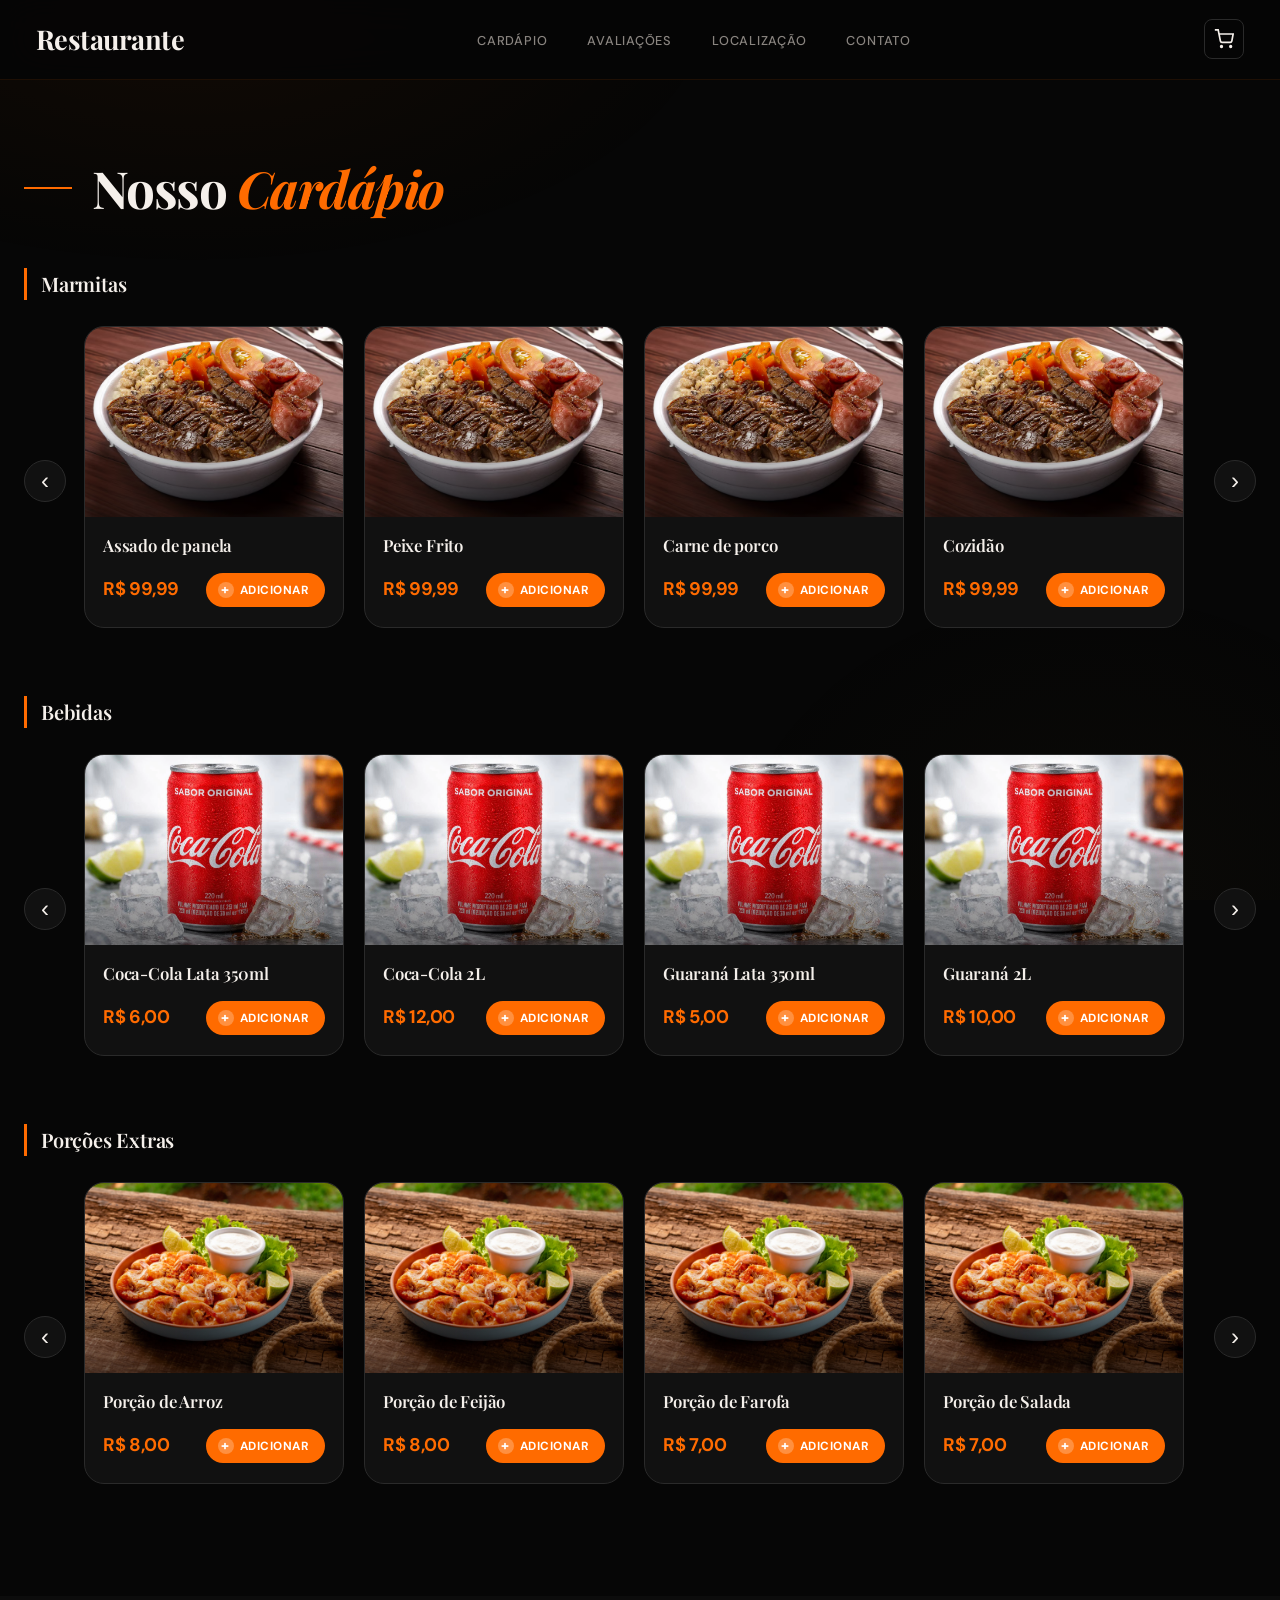
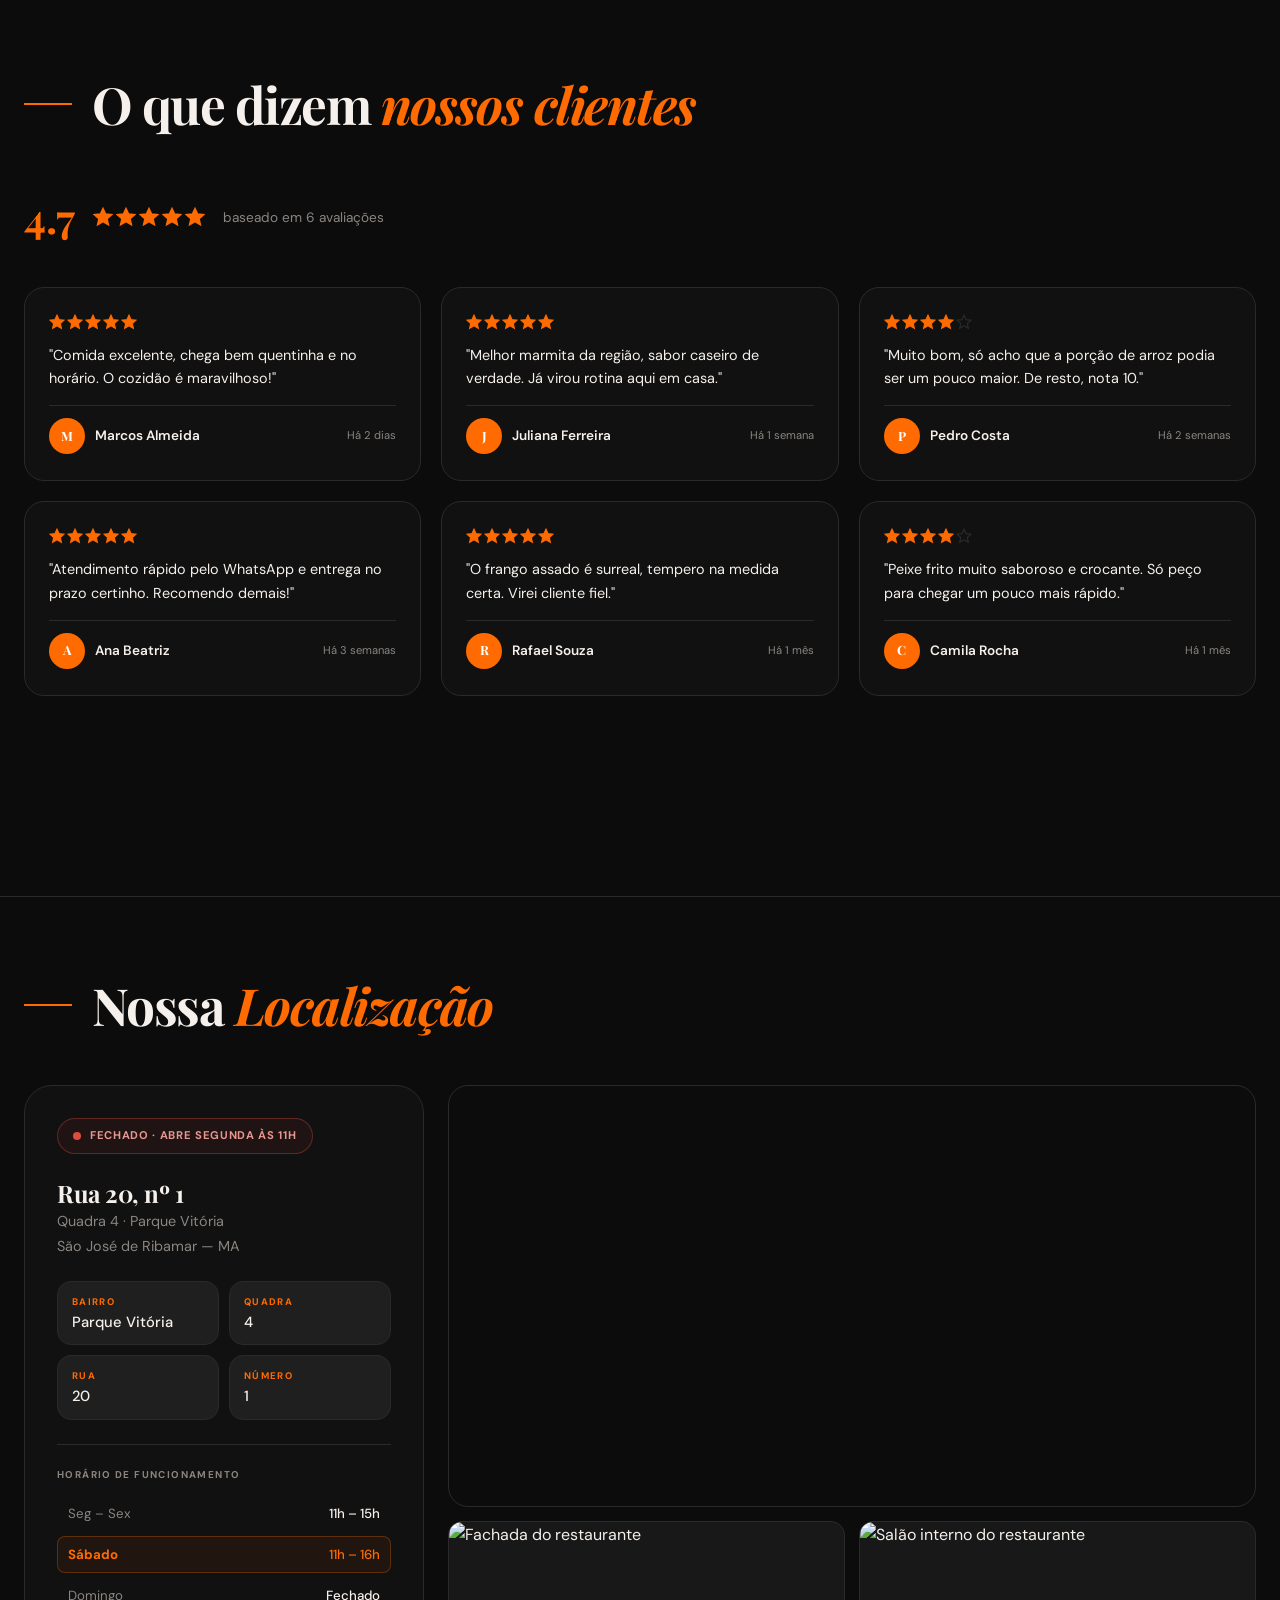
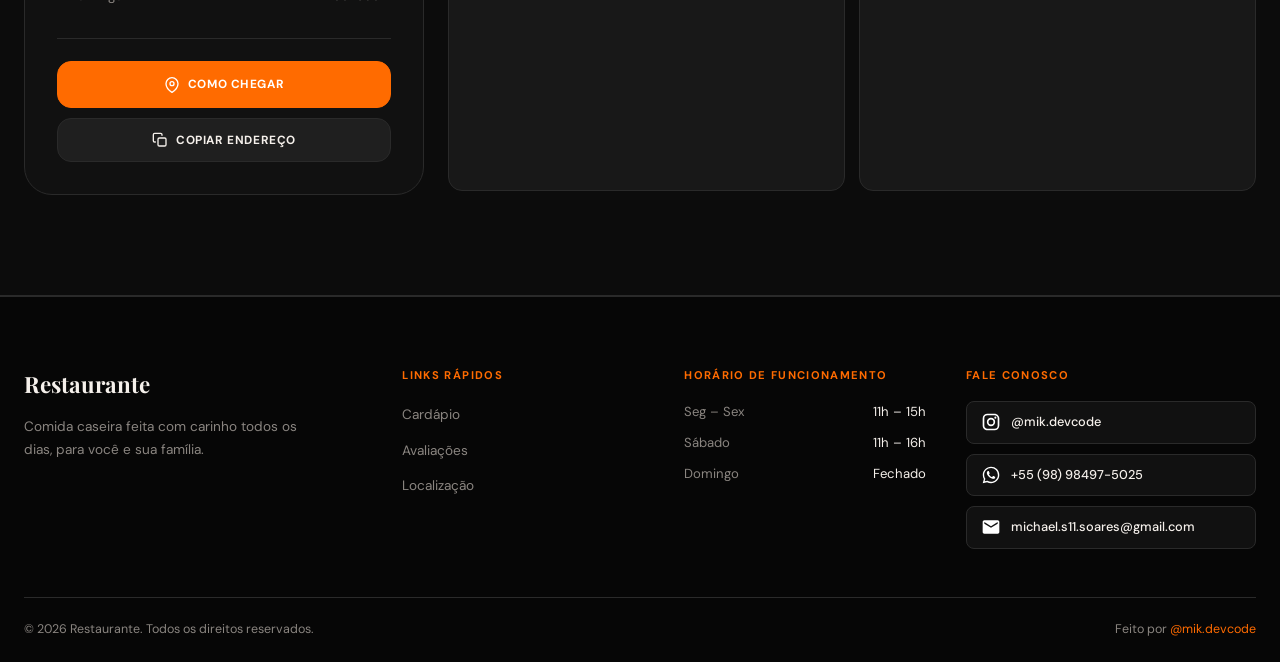
==== commit 1c7bf1c6: "melhorias na arquitetura e no formulario" ====
--- a/index.html
+++ b/index.html
@@ -15,7 +15,7 @@
     <link rel="stylesheet" href="/assets/css/style.css" />
     <link rel="stylesheet" href="/assets/css/cardapio.css" />
     <link rel="stylesheet" href="/assets/css/avaliacoes.css" />
-    <link rel="stylesheet" href="/assets/css/informações.css" />
+    <link rel="stylesheet" href="/assets/css/informacoes.css" />
     <link rel="stylesheet" href="/assets/css/form.css" />
     <link rel="stylesheet" href="/assets/css/carrinho.css" />
   </head>
@@ -23,7 +23,7 @@
     <header class="menu">
       <div class="menu-BOX">
         <h1 class="menu-TITULO">Restaurante</h1>
-        <nav class="navegação">
+        <nav class="navegacao">
           <ul>
             <li><a href="#Cardapio" class="nav">Cardápio</a></li>
             <li><a href="#Avaliacoes" class="nav">Avaliações</a></li>
@@ -156,10 +156,10 @@
     <section class="LOCALIZACAO" id="Localizacao">
       <div class="localizacao-wrapper">
         <div class="section-header">
-          <h2 class="localização-TITULO">Nossa <i>Localização</i></h2>
-        </div>
-
-        <div class="localização-BOX">
+          <h2 class="localizacao-TITULO">Nossa <i>Localização</i></h2>
+        </div>
+
+        <div class="localizacao-BOX">
           <!-- ── PAINEL DE INFORMAÇÕES ── -->
           <div class="local-painel">
             <!-- Status calculado em tempo real pelo Sistema.js -->
@@ -197,13 +197,12 @@
 
             <div class="local-horarios">
               <h3 class="local-horarios-titulo">Horário de Funcionamento</h3>
-              <ul class="local-horarios-lista" id="local-horarios-lista">
-                <li data-dias="1,2,3,4,5">
-                  <span>Seg – Sex</span><span>11h – 15h</span>
-                </li>
-                <li data-dias="6"><span>Sábado</span><span>11h – 16h</span></li>
-                <li data-dias="0"><span>Domingo</span><span>Fechado</span></li>
-              </ul>
+              <!--
+                Lista preenchida dinamicamente pelo Services/Sistema.js,
+                a partir de HORARIOS_SEMANA (fonte única do horário).
+                Não escreva <li> aqui manualmente — edite o horário em Sistema.js.
+              -->
+              <ul class="local-horarios-lista" id="local-horarios-lista"></ul>
             </div>
 
             <div class="local-acoes">
@@ -285,11 +284,11 @@
 
           <div class="contato-col">
             <h4 class="contato-col-titulo">Horário de Funcionamento</h4>
-            <ul class="contato-horario">
-              <li><span>Seg – Sex</span><span>11h – 15h</span></li>
-              <li><span>Sábado</span><span>11h – 16h</span></li>
-              <li><span>Domingo</span><span>Fechado</span></li>
-            </ul>
+            <!--
+              Mesma fonte única do painel de Localização: preenchida pelo
+              Services/Sistema.js a partir de HORARIOS_SEMANA.
+            -->
+            <ul class="contato-horario" id="footer-horarios-lista"></ul>
           </div>
 
           <div class="contato-col">
@@ -461,6 +460,13 @@
               <input
                 type="text"
                 class="input-field"
+                placeholder="CEP"
+                name="cep"
+                id="input-cep"
+              />
+              <input
+                type="text"
+                class="input-field"
                 placeholder="Bairro"
                 name="bairro"
                 id="input-bairro"
@@ -468,9 +474,9 @@
               <input
                 type="text"
                 class="input-field"
-                placeholder="Quadra"
-                name="quadra"
-                id="input-quadra"
+                placeholder="Complemento"
+                name="complemento"
+                id="input-complemento"
               />
               <input
                 type="text"
--- a/assets/css/style.css
+++ b/assets/css/style.css
@@ -2,7 +2,7 @@
 
 :root {
   --primary: #ff6b00;
-  --primary-light: #ff8c33;
+  --primary-light: #e97218;
   --primary-dark: #cc5500;
   --primary-glow: rgba(255, 107, 0, 0.25);
   --gold: #c9a84c;
@@ -116,7 +116,7 @@
   letter-spacing: -0.02em;
 }
 
-.navegação ul {
+.navegacao ul {
   display: flex;
   gap: 4px;
   list-style: none;
@@ -219,7 +219,7 @@
 
 /* ─── RESPONSIVE ─── */
 @media (max-width: 960px) {
-  .localização-BOX {
+  .localizacao-BOX {
     grid-template-columns: 1fr;
   }
 
@@ -259,4 +259,4 @@
   .form-footer { flex-direction: column; }
   .btn { width: 100%; }
   .radio-option { min-width: 100%; }
-}+}
--- a/assets/css/cardapio.css
+++ b/assets/css/cardapio.css
@@ -105,7 +105,7 @@
 .carrossel-btn:hover {
   border-color: var(--border-hover);
   color: var(--primary);
-  background: rgba(255, 107, 0, 0.06);
+  background: rgba(255, 106, 0, 0.658);
   transform: scale(1.05);
 }
 
@@ -273,7 +273,7 @@
   gap: 10px;
 }
 
-.Preço {
+.Preco {
   font-size: 1.15rem;
   font-weight: 700;
 
@@ -447,7 +447,7 @@
     margin-bottom: 12px;
   }
 
-  .Preço {
+  .Preco {
     font-size: 1rem;
   }
 
@@ -474,4 +474,4 @@
   .carrossel-btn {
     transition: none;
   }
-}+}
--- a/assets/css/avaliacoes.css
+++ b/assets/css/avaliacoes.css
@@ -141,4 +141,4 @@
   .AVALIACOES { padding: 48px 12px 64px; }
   .avaliacoes-media { font-size: 2.1rem; }
   .depoimento { padding: 20px 18px; }
-}+}
--- a/assets/css/informacoes.css
+++ b/assets/css/informacoes.css
@@ -0,0 +1,592 @@
+/* ═══════════════════════════════════════════════════════════
+   LOCALIZAÇÃO
+   ═══════════════════════════════════════════════════════════ */
+
+.LOCALIZACAO {
+  padding: 80px 24px 100px;
+  background: var(--bg-deep);
+  border-top: 1px solid var(--text-faint);
+  border-bottom: 1px solid var(--text-faint);
+}
+
+.localizacao-wrapper {
+  max-width: 1280px;
+  margin: 0 auto;
+}
+
+.localizacao-TITULO {
+  font-family: var(--font-display);
+  font-size: clamp(2.2rem, 4vw, 3.2rem);
+  font-weight: 700;
+  color: var(--text);
+  letter-spacing: -0.03em;
+  line-height: 1.1;
+  text-align: left;
+  margin-bottom: 0;
+}
+
+.localizacao-TITULO i {
+  color: var(--primary);
+  font-style: italic;
+}
+
+.localizacao-BOX {
+  display: grid;
+  grid-template-columns: minmax(300px, 400px) 1fr;
+  gap: 24px;
+  align-items: start;
+}
+
+/* ─── PAINEL DE INFORMAÇÕES ─── */
+
+.local-painel {
+  background: var(--bg-card);
+  border: 1px solid var(--text-faint);
+  border-radius: var(--radius-xl);
+  padding: 32px;
+
+  display: flex;
+  flex-direction: column;
+  gap: 24px;
+}
+
+/* ─── SELO ABERTO / FECHADO ─── */
+
+.local-status {
+  display: inline-flex;
+  align-items: center;
+  align-self: flex-start;
+  gap: 9px;
+
+  padding: 8px 15px;
+  border-radius: 999px;
+
+  background: var(--bg-raised);
+  border: 1px solid var(--text-faint);
+  color: var(--text-muted);
+
+  font-size: 0.7rem;
+  font-weight: 700;
+  letter-spacing: 0.06em;
+  text-transform: uppercase;
+
+  transition: background 0.3s ease, border-color 0.3s ease, color 0.3s ease;
+}
+
+.local-status-dot {
+  width: 8px;
+  height: 8px;
+  border-radius: 50%;
+  background: var(--text-muted);
+  flex-shrink: 0;
+}
+
+.local-status.aberto {
+  border-color: rgba(46, 139, 87, 0.45);
+  background: rgba(46, 139, 87, 0.09);
+  color: #6fd4a0;
+}
+
+.local-status.aberto .local-status-dot {
+  background: #2e8b57;
+  animation: pulso-status 2.2s ease-in-out infinite;
+}
+
+.local-status.fechado {
+  border-color: rgba(224, 75, 63, 0.35);
+  background: rgba(224, 75, 63, 0.07);
+  color: #e8968e;
+}
+
+.local-status.fechado .local-status-dot {
+  background: #e04b3f;
+}
+
+@keyframes pulso-status {
+  0%, 100% { box-shadow: 0 0 0 0 rgba(46, 139, 87, 0.5); }
+  50%      { box-shadow: 0 0 0 7px rgba(46, 139, 87, 0); }
+}
+
+/* ─── ENDEREÇO ─── */
+
+.local-endereco {
+  display: flex;
+  flex-direction: column;
+  gap: 3px;
+  font-style: normal;
+}
+
+.local-endereco-rua {
+  font-family: var(--font-display);
+  font-size: 1.5rem;
+  font-weight: 700;
+  color: var(--text);
+  letter-spacing: -0.02em;
+  line-height: 1.25;
+}
+
+.local-endereco-linha {
+  font-size: 0.9rem;
+  color: var(--text-muted);
+  line-height: 1.5;
+}
+
+/* ─── GRADE DE DETALHES ─── */
+
+.local-detalhes {
+  list-style: none;
+  display: grid;
+  grid-template-columns: 1fr 1fr;
+  gap: 10px;
+}
+
+.local-detalhe {
+  display: flex;
+  flex-direction: column;
+  gap: 3px;
+
+  padding: 12px 14px;
+  background: var(--bg-raised);
+  border: 1px solid var(--text-faint);
+  border-radius: var(--radius-md);
+
+  transition: border-color 0.25s ease;
+}
+
+.local-detalhe:hover {
+  border-color: rgba(255, 107, 0, 0.3);
+}
+
+.local-detalhe-rotulo {
+  font-size: 0.6rem;
+  font-weight: 700;
+  letter-spacing: 0.14em;
+  text-transform: uppercase;
+  color: var(--primary);
+}
+
+.local-detalhe-valor {
+  font-size: 0.92rem;
+  font-weight: 500;
+  color: var(--text);
+  line-height: 1.35;
+}
+
+/* ─── HORÁRIOS ─── */
+
+.local-horarios {
+  padding-top: 22px;
+  border-top: 1px solid var(--text-faint);
+}
+
+.local-horarios-titulo {
+  font-size: 0.62rem;
+  font-weight: 700;
+  letter-spacing: 0.14em;
+  text-transform: uppercase;
+  color: var(--text-muted);
+  margin-bottom: 12px;
+}
+
+.local-horarios-lista {
+  list-style: none;
+  display: flex;
+  flex-direction: column;
+  gap: 4px;
+}
+
+.local-horarios-lista li {
+  display: flex;
+  justify-content: space-between;
+  align-items: center;
+  gap: 12px;
+
+  padding: 7px 10px;
+  border-radius: var(--radius-sm);
+  border: 1px solid transparent;
+
+  font-size: 0.83rem;
+  color: var(--text-muted);
+
+  transition: background 0.25s ease, border-color 0.25s ease;
+}
+
+.local-horarios-lista li span:last-child {
+  color: var(--text);
+  font-weight: 500;
+  white-space: nowrap;
+}
+
+.local-horarios-lista li.hoje {
+  background: rgba(255, 107, 0, 0.07);
+  border-color: rgba(255, 107, 0, 0.28);
+}
+
+.local-horarios-lista li.hoje span:first-child {
+  color: var(--primary);
+  font-weight: 700;
+}
+
+.local-horarios-lista li.hoje span:last-child {
+  color: var(--primary);
+}
+
+/* ─── BOTÕES DE AÇÃO ─── */
+
+.local-acoes {
+  display: flex;
+  gap: 10px;
+  flex-wrap: wrap;
+  padding-top: 22px;
+  border-top: 1px solid var(--text-faint);
+}
+
+.local-btn {
+  flex: 1 1 145px;
+
+  display: inline-flex;
+  align-items: center;
+  justify-content: center;
+  gap: 8px;
+
+  padding: 13px 16px;
+
+  background: var(--bg-raised);
+  border: 1.5px solid var(--text-faint);
+  border-radius: var(--radius-md);
+
+  color: var(--text);
+  font-family: var(--font-body);
+  font-size: 0.74rem;
+  font-weight: 700;
+  letter-spacing: 0.05em;
+  text-transform: uppercase;
+  text-decoration: none;
+  white-space: nowrap;
+
+  cursor: pointer;
+  transition: var(--transition);
+}
+
+.local-btn svg {
+  width: 16px;
+  height: 16px;
+  stroke-linecap: round;
+  stroke-linejoin: round;
+  flex-shrink: 0;
+}
+
+.local-btn:hover {
+  border-color: var(--border-hover);
+  background: rgba(255, 107, 0, 0.06);
+  color: var(--primary);
+}
+
+.local-btn-principal {
+  background: var(--primary);
+  border-color: var(--primary);
+  color: #fff;
+}
+
+.local-btn-principal:hover {
+  background: var(--primary-light);
+  border-color: var(--primary-light);
+  color: #fff;
+  transform: translateY(-1px);
+  box-shadow: 0 6px 20px rgba(255, 107, 0, 0.3);
+}
+
+.local-btn-principal:active {
+  transform: translateY(0);
+}
+
+.local-btn.copiado {
+  border-color: rgba(46, 139, 87, 0.5);
+  background: rgba(46, 139, 87, 0.1);
+  color: #6fd4a0;
+}
+
+/* ─── MAPA + FOTOS ─── */
+
+.local-visual {
+  display: flex;
+  flex-direction: column;
+  gap: 14px;
+}
+
+.local-mapa {
+  border-radius: var(--radius-lg);
+  overflow: hidden;
+  border: 1px solid var(--text-faint);
+  line-height: 0;
+}
+
+.local-mapa iframe {
+  width: 100%;
+  height: 420px;
+  display: block;
+  border: 0;
+  filter: saturate(0.75) contrast(1.05) brightness(0.92);
+  transition: filter 0.4s ease;
+}
+
+.local-mapa:hover iframe {
+  filter: saturate(1) contrast(1) brightness(1);
+}
+
+.local-fotos {
+  display: grid;
+  grid-template-columns: 1fr 1fr;
+  gap: 14px;
+}
+
+.ImagemLocal {
+  width: 100%;
+  height: 270px;
+  object-fit: cover;
+  display: block;
+  border-radius: var(--radius-md);
+  border: 1px solid var(--text-faint);
+  background: var(--bg-surface);
+  transition: transform 0.4s ease, border-color 0.3s ease;
+}
+
+.ImagemLocal:hover {
+  transform: scale(1.015);
+  border-color: rgba(255, 107, 0, 0.3);
+}
+
+/* ═══════════════════════════════════════════════════════════
+   FOOTER CONTATO
+   ═══════════════════════════════════════════════════════════ */
+
+.CONTATO {
+  padding: 70px 24px 0;
+  background: var(--bg-void);
+  border-top: 1px solid var(--text-faint);
+}
+
+.contato-container {
+  max-width: 1280px;
+  margin: 0 auto;
+}
+
+.contato-grid {
+  display: grid;
+  grid-template-columns: 1.4fr 1fr 1fr 1.2fr;
+  gap: 40px;
+  padding-bottom: 48px;
+}
+
+.contato-col-titulo {
+  font-size: 0.7rem;
+  font-weight: 700;
+  letter-spacing: 0.12em;
+  text-transform: uppercase;
+  color: var(--primary);
+  margin-bottom: 16px;
+}
+
+.contato-logo {
+  font-family: var(--font-display);
+  font-size: 1.4rem;
+  color: var(--text);
+  margin-bottom: 12px;
+}
+
+.contato-desc {
+  color: var(--text-muted);
+  font-size: 0.85rem;
+  line-height: 1.7;
+  max-width: 280px;
+}
+
+.contato-links {
+  list-style: none;
+  display: flex;
+  flex-direction: column;
+  gap: 10px;
+}
+
+.contato-links a {
+  color: var(--text-muted);
+  text-decoration: none;
+  font-size: 0.85rem;
+  transition: color 0.2s;
+}
+
+.contato-links a:hover { color: var(--primary); }
+
+.contato-horario {
+  list-style: none;
+  display: flex;
+  flex-direction: column;
+  gap: 10px;
+}
+
+.contato-horario li {
+  display: flex;
+  justify-content: space-between;
+  font-size: 0.82rem;
+  color: var(--text-muted);
+  gap: 12px;
+}
+
+.contato-horario li span:last-child { color: var(--text); }
+
+.contato-BOX {
+  display: flex;
+  flex-direction: column;
+  gap: 10px;
+}
+
+.app-image {
+  display: flex;
+  align-items: center;
+  gap: 10px;
+  padding: 10px 14px;
+  background: var(--bg-card);
+  border: 1px solid var(--text-faint);
+  border-radius: var(--radius-sm);
+  cursor: pointer;
+  transition: var(--transition);
+  text-decoration: none;
+}
+
+.app-image:hover {
+  border-color: rgba(255,107,0,0.4);
+  background: rgba(255,107,0,0.05);
+}
+
+.image-contato {
+  width: 20px;
+  height: 20px;
+  object-fit: contain;
+  color: var(--primary);
+}
+
+.app-image i {
+  font-style: normal;
+  color: var(--text);
+  font-size: 0.8rem;
+  font-weight: 500;
+}
+
+.contato-bottom {
+  display: flex;
+  justify-content: space-between;
+  align-items: center;
+  padding: 22px 0;
+  border-top: 1px solid var(--text-faint);
+  flex-wrap: wrap;
+  gap: 8px;
+}
+
+.contato-bottom p {
+  color: var(--text-muted);
+  font-size: 0.78rem;
+}
+
+.contato-credito i { color: var(--primary); font-style: normal; }
+
+/* ═══════════════════════════════════════════════════════════
+   RESPONSIVO
+   ═══════════════════════════════════════════════════════════ */
+
+@media (max-width: 1024px) {
+  .localizacao-BOX {
+    grid-template-columns: 1fr;
+  }
+
+  .local-mapa iframe { height: 340px; }
+
+  .contato-grid {
+    grid-template-columns: 1fr 1fr;
+    gap: 32px;
+  }
+}
+
+@media (max-width: 768px) {
+  .LOCALIZACAO { padding: 60px 16px 80px; }
+
+  .local-painel {
+    padding: 24px 22px;
+    border-radius: var(--radius-lg);
+    gap: 20px;
+  }
+
+  .local-endereco-rua { font-size: 1.3rem; }
+
+  .local-mapa iframe { height: 280px; }
+
+  .ImagemLocal { height: 150px; }
+
+  .CONTATO { padding: 60px 16px 0; }
+}
+
+@media (max-width: 600px) {
+  .contato-grid { grid-template-columns: 1fr; gap: 28px; }
+  .contato-bottom { flex-direction: column; text-align: center; }
+}
+
+@media (max-width: 480px) {
+  .LOCALIZACAO { padding: 48px 12px 64px; }
+
+  .localizacao-BOX { gap: 16px; }
+
+  .local-painel { padding: 20px 16px; }
+
+  .local-status {
+    font-size: 0.63rem;
+    padding: 7px 13px;
+    letter-spacing: 0.04em;
+  }
+
+  .local-endereco-rua { font-size: 1.15rem; }
+  .local-endereco-linha { font-size: 0.85rem; }
+
+  .local-detalhes { gap: 8px; }
+
+  .local-detalhe { padding: 10px 12px; }
+
+  .local-detalhe-valor { font-size: 0.85rem; }
+
+  .local-acoes {
+    flex-direction: column;
+    gap: 8px;
+  }
+
+  .local-btn {
+    flex: 1 1 auto;
+    width: 100%;
+    padding: 14px 16px;
+    border-radius: var(--radius-lg);
+  }
+
+  .local-mapa iframe {
+    height: 240px;
+  }
+
+  .local-mapa { border-radius: var(--radius-md); }
+
+  .local-fotos {
+    grid-template-columns: 1fr;
+    gap: 10px;
+  }
+
+  .ImagemLocal { height: 175px; }
+
+  .CONTATO { padding: 48px 12px 48px; }
+
+  .app-image {
+    padding: 13px 20px;
+    width: 100%;
+    justify-content: center;
+    border-radius: var(--radius-lg);
+  }
+
+  .contato-BOX {
+    flex-direction: column;
+    gap: 8px;
+  }
+}
--- a/assets/css/form.css
+++ b/assets/css/form.css
@@ -437,4 +437,4 @@
   .total-value { font-size: 1.85rem; }
 
   .dropdown.open .dropdown-content { max-height: 220px; }
-}+}
--- a/assets/css/carrinho.css
+++ b/assets/css/carrinho.css
@@ -401,4 +401,4 @@
   .fab-texto small { font-size: 0.68rem; }
 
   body.com-fab { padding-bottom: 88px; }
-}+}
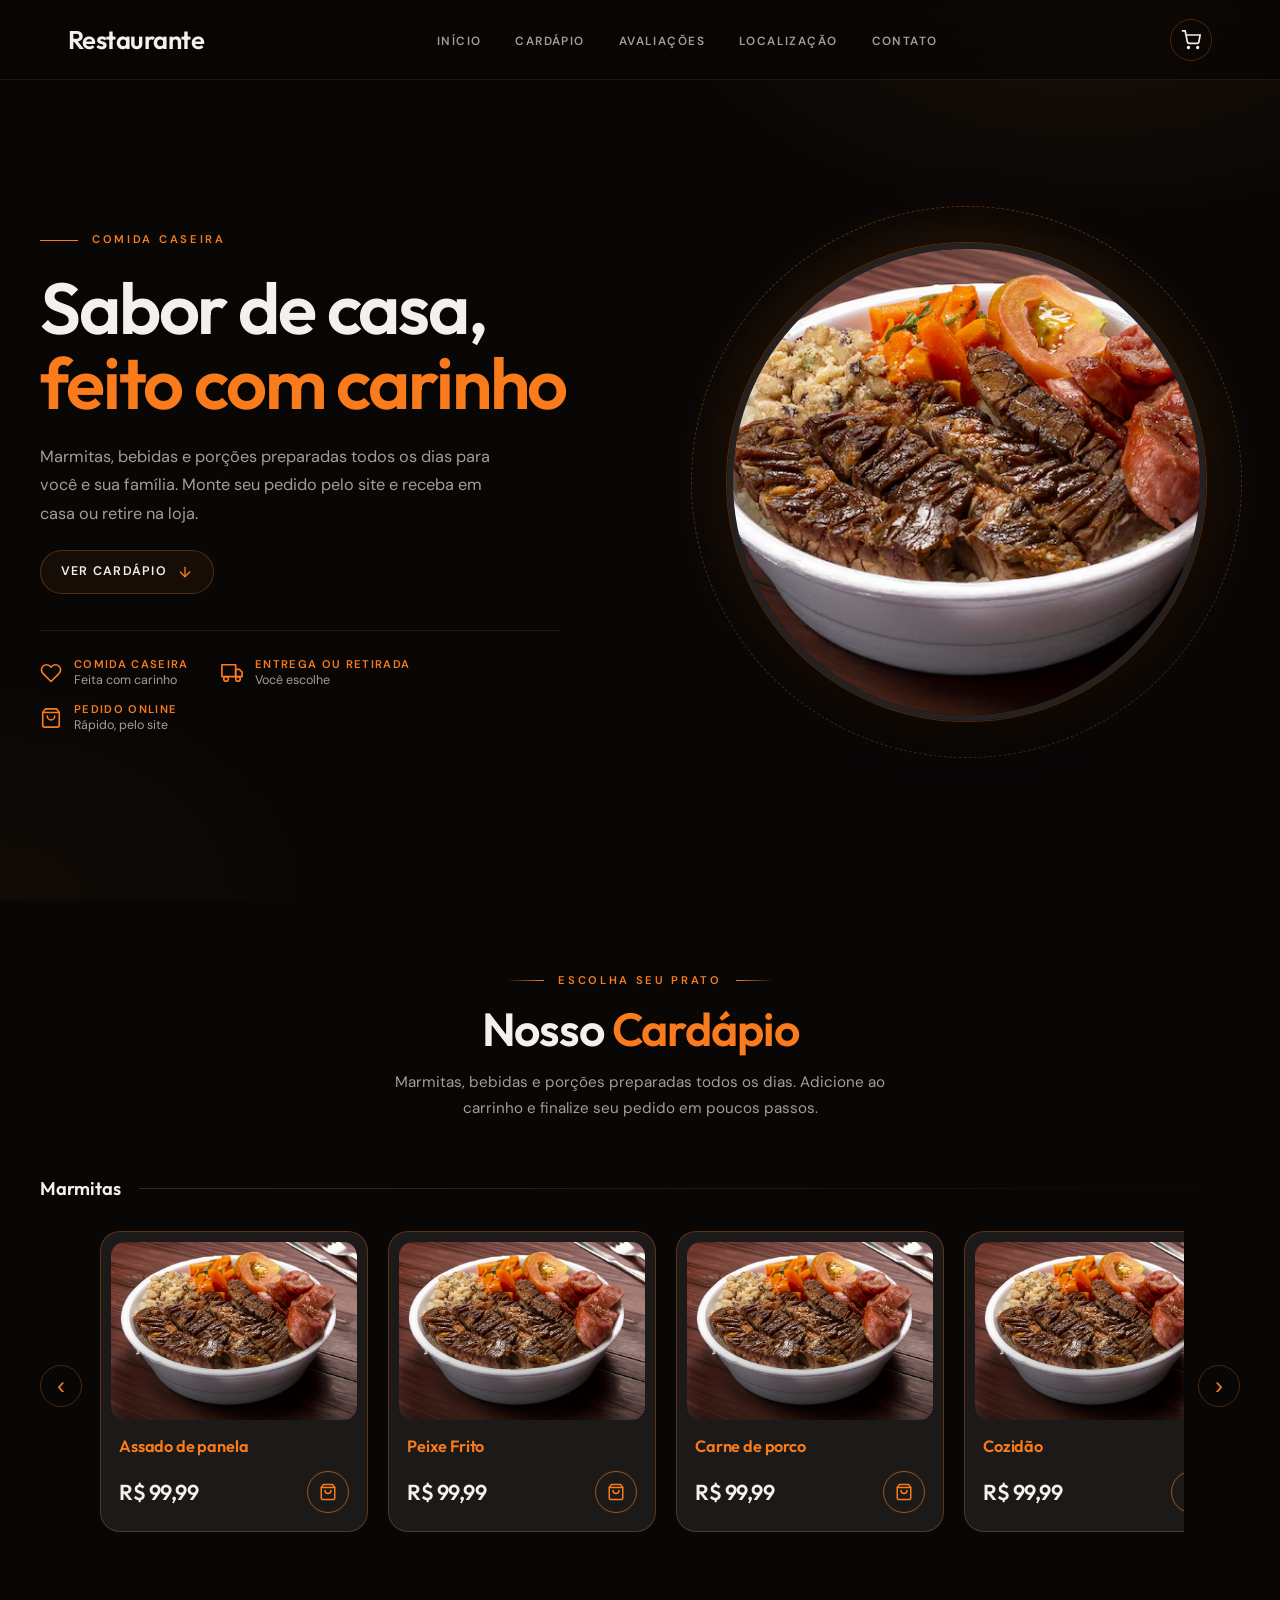
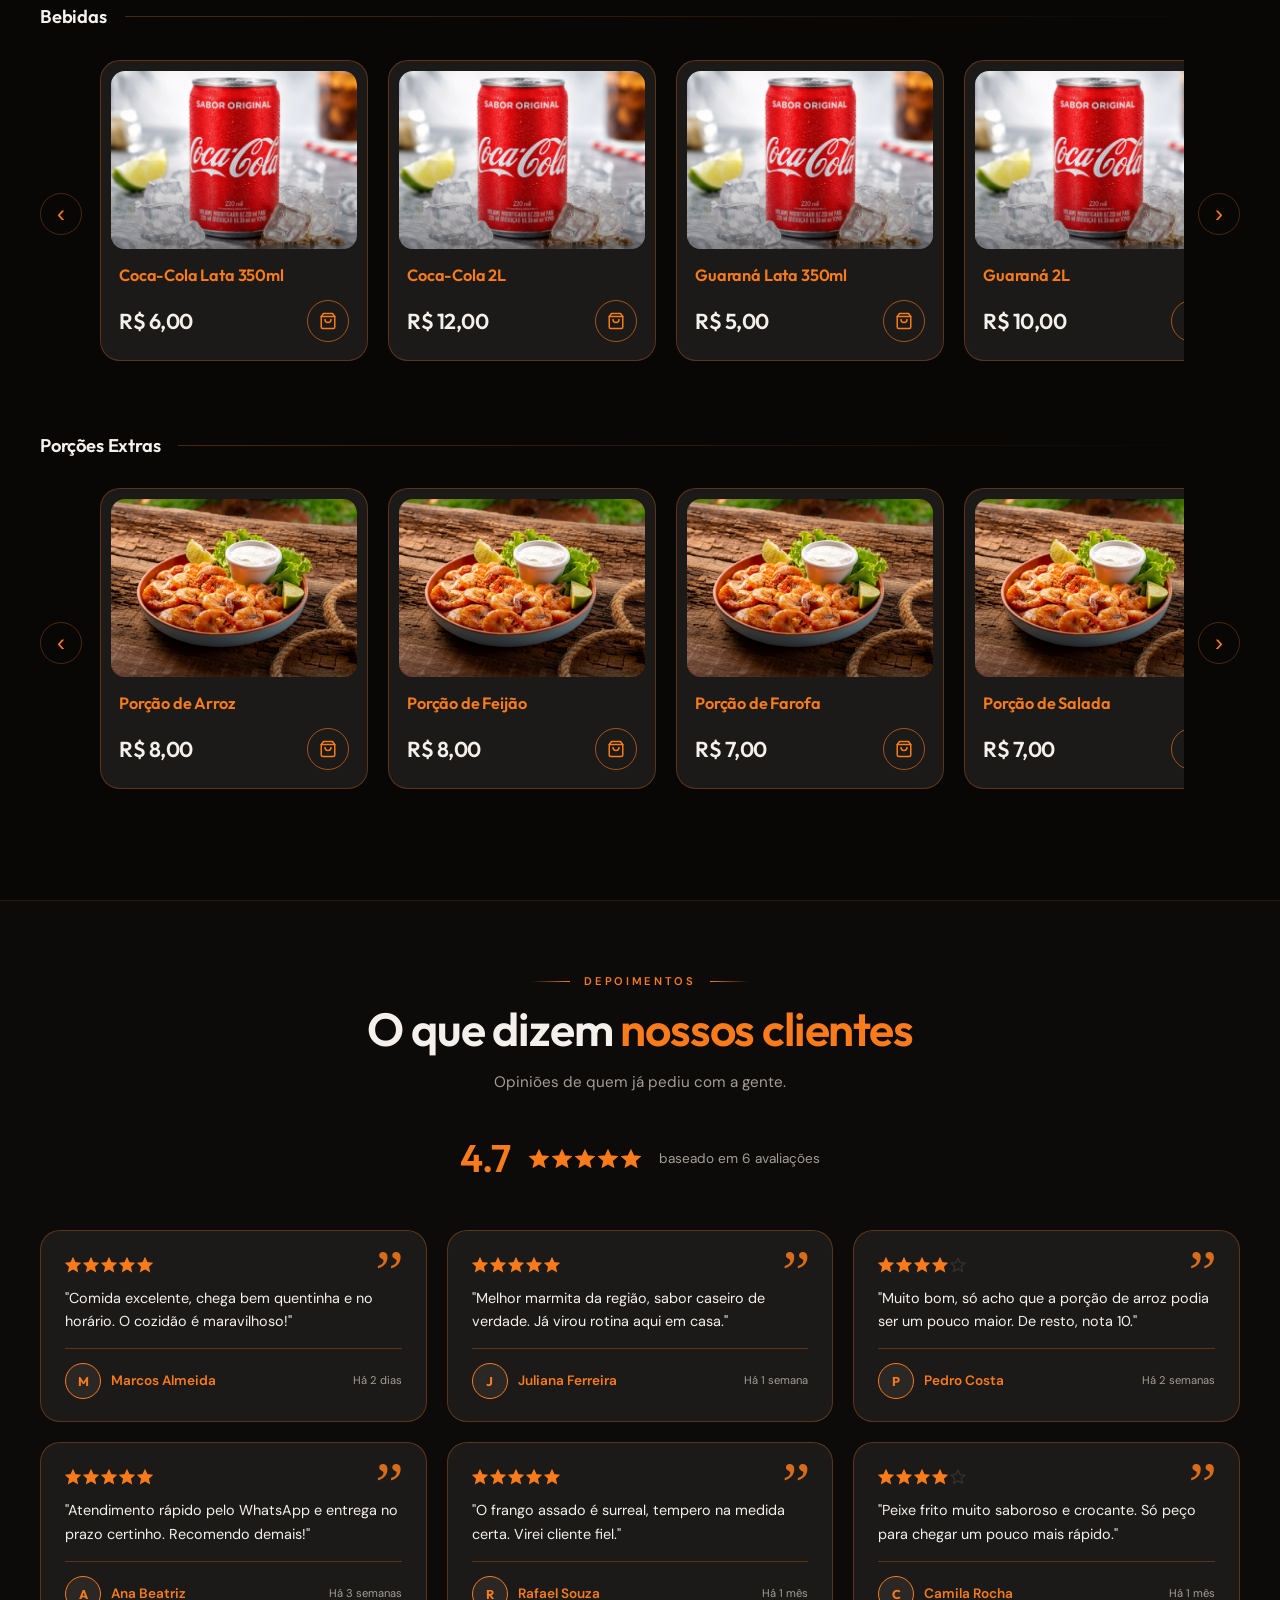
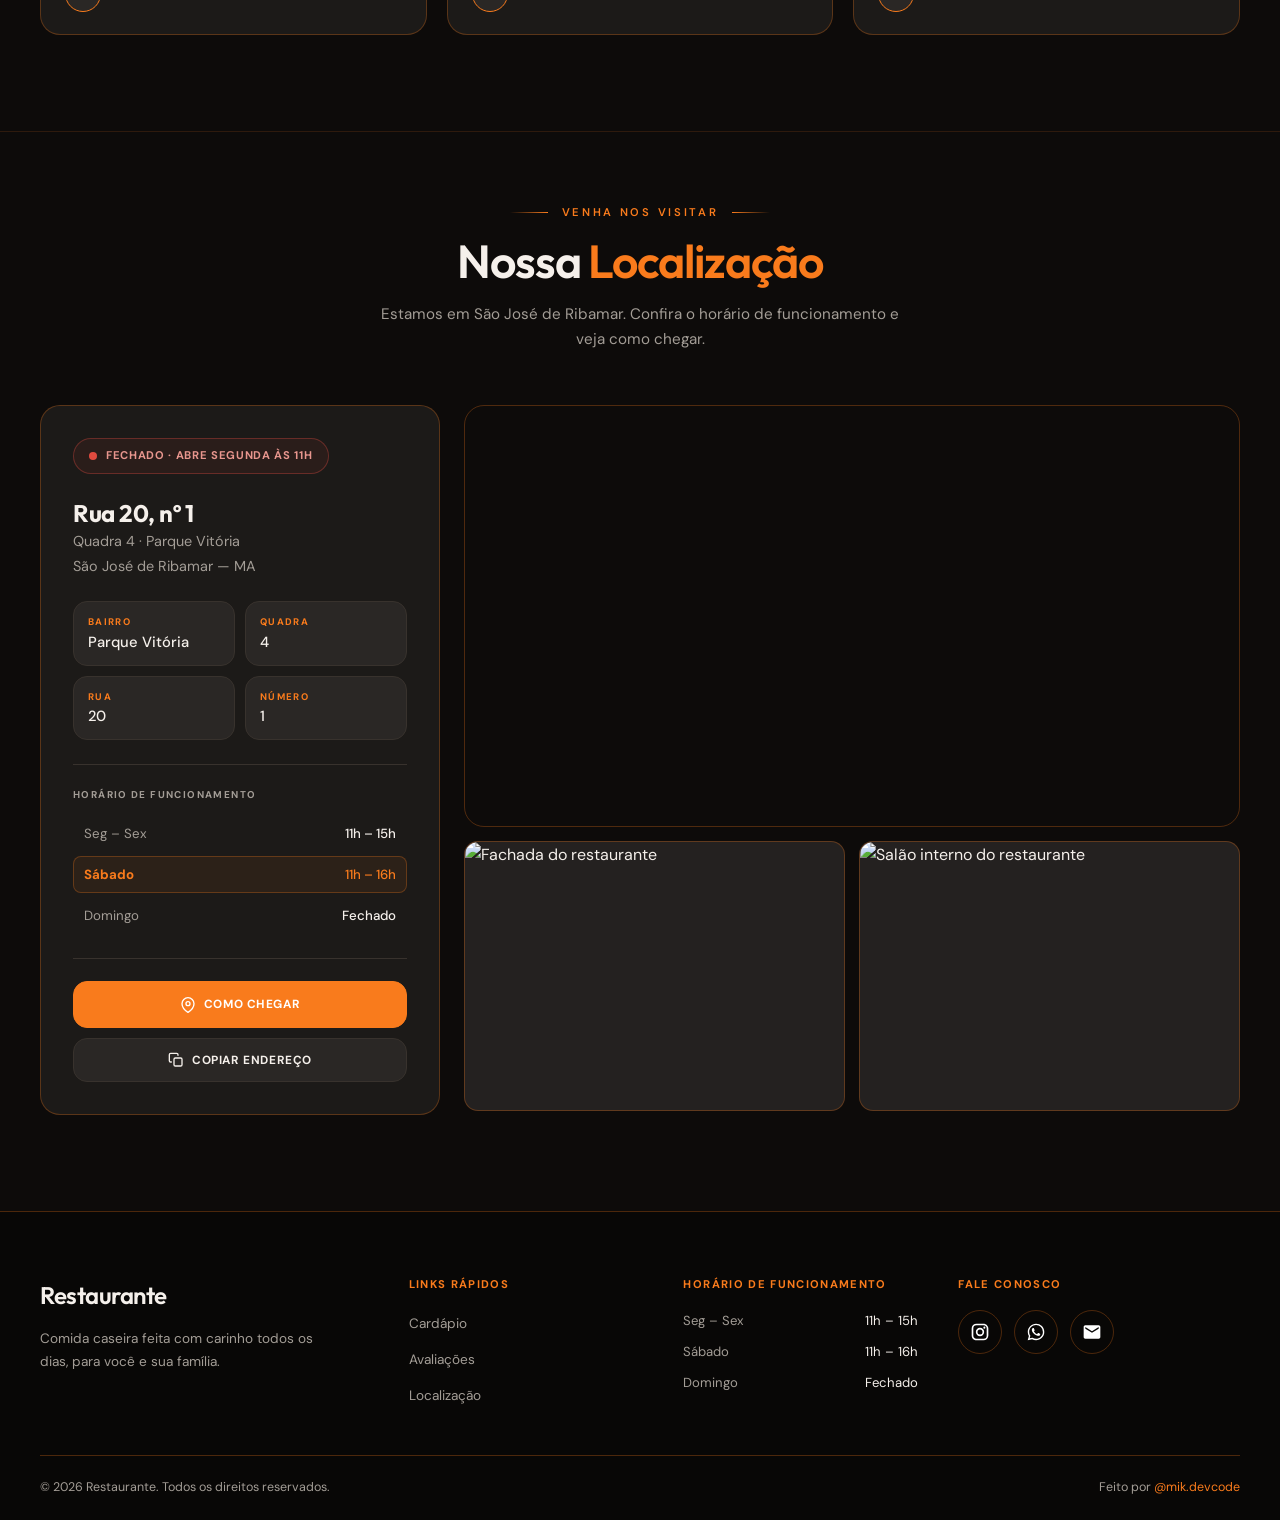
==== commit b934256a: "refactor style" ====
--- a/index.html
+++ b/index.html
@@ -2,17 +2,23 @@
 <html lang="pt-BR">
   <head>
     <meta charset="UTF-8" />
-    <meta name="viewport" content="width=device-width, initial-scale=1.0, viewport-fit=cover" />
-    <title>Restaurante</title>
+    <meta
+      name="viewport"
+      content="width=device-width, initial-scale=1.0, viewport-fit=cover"
+    />
+    <title>Restaurante — Comida caseira feita com carinho</title>
+    <meta name="description" content="Marmitas, bebidas e porções caseiras. Veja o cardápio, monte seu pedido e receba em casa ou retire na loja." />
+    <meta name="theme-color" content="#080706" />
     <link rel="icon" href="/assets/img/restaurante.png" type="image/png" />
     <link rel="preconnect" href="https://fonts.googleapis.com" />
     <link rel="preconnect" href="https://fonts.gstatic.com" crossorigin />
     <link
-      href="https://fonts.googleapis.com/css2?family=Playfair+Display:ital,wght@0,400;0,700;0,900;1,400&family=DM+Sans:wght@300;400;500;600&display=swap"
+      href="https://fonts.googleapis.com/css2?family=Outfit:wght@400;500;600;700&family=DM+Sans:wght@400;500;600;700&display=swap"
       rel="stylesheet"
     />
 
     <link rel="stylesheet" href="/assets/css/style.css" />
+    <link rel="stylesheet" href="/assets/css/hero.css" />
     <link rel="stylesheet" href="/assets/css/cardapio.css" />
     <link rel="stylesheet" href="/assets/css/avaliacoes.css" />
     <link rel="stylesheet" href="/assets/css/informacoes.css" />
@@ -22,9 +28,10 @@
   <body>
     <header class="menu">
       <div class="menu-BOX">
-        <h1 class="menu-TITULO">Restaurante</h1>
+        <a class="menu-TITULO" href="#Inicio">Restaurante</a>
         <nav class="navegacao">
           <ul>
+            <li><a href="#Inicio" class="nav">Início</a></li>
             <li><a href="#Cardapio" class="nav">Cardápio</a></li>
             <li><a href="#Avaliacoes" class="nav">Avaliações</a></li>
             <li><a href="#Localizacao" class="nav">Localização</a></li>
@@ -58,6 +65,7 @@
       </div>
 
       <nav class="nav2" id="nav2">
+        <a href="#Inicio" class="nav2N">Início</a>
         <a href="#Cardapio" class="nav2N">Cardápio</a>
         <a href="#Avaliacoes" class="nav2N">Avaliações</a>
         <a href="#Localizacao" class="nav2N">Localização</a>
@@ -65,11 +73,125 @@
       </nav>
     </header>
 
+    <!-- ─── HERO ─── -->
+    <section class="HERO" id="Inicio" aria-labelledby="hero-titulo">
+      <div class="hero-BOX">
+        <div class="hero-conteudo">
+          <span class="section-eyebrow section-eyebrow--esq">Comida caseira</span>
+
+          <h1 class="hero-titulo" id="hero-titulo">
+            Sabor de casa,<br />
+            <i>feito com carinho</i>
+          </h1>
+
+          <p class="hero-texto">
+            Marmitas, bebidas e porções preparadas todos os dias para você e
+            sua família. Monte seu pedido pelo site e receba em casa ou retire
+            na loja.
+          </p>
+
+          <a class="hero-link" href="#Cardapio">
+            Ver cardápio
+            <svg
+              viewBox="0 0 24 24"
+              fill="none"
+              stroke="currentColor"
+              stroke-width="2"
+              stroke-linecap="round"
+              stroke-linejoin="round"
+              aria-hidden="true"
+            >
+              <line x1="12" y1="5" x2="12" y2="19"></line>
+              <polyline points="19 12 12 19 5 12"></polyline>
+            </svg>
+          </a>
+
+          <ul class="hero-destaques">
+            <li class="hero-destaque">
+              <svg
+                viewBox="0 0 24 24"
+                fill="none"
+                stroke="currentColor"
+                stroke-width="1.8"
+                stroke-linecap="round"
+                stroke-linejoin="round"
+                aria-hidden="true"
+              >
+                <path
+                  d="M20.84 4.61a5.5 5.5 0 0 0-7.78 0L12 5.67l-1.06-1.06a5.5 5.5 0 0 0-7.78 7.78l1.06 1.06L12 21.23l7.78-7.78 1.06-1.06a5.5 5.5 0 0 0 0-7.78z"
+                ></path>
+              </svg>
+              <div>
+                <strong>Comida caseira</strong>
+                <span>Feita com carinho</span>
+              </div>
+            </li>
+            <li class="hero-destaque">
+              <svg
+                viewBox="0 0 24 24"
+                fill="none"
+                stroke="currentColor"
+                stroke-width="1.8"
+                stroke-linecap="round"
+                stroke-linejoin="round"
+                aria-hidden="true"
+              >
+                <rect x="1" y="3" width="15" height="13"></rect>
+                <polygon points="16 8 20 8 23 11 23 16 16 16 16 8"></polygon>
+                <circle cx="5.5" cy="18.5" r="2.5"></circle>
+                <circle cx="18.5" cy="18.5" r="2.5"></circle>
+              </svg>
+              <div>
+                <strong>Entrega ou retirada</strong>
+                <span>Você escolhe</span>
+              </div>
+            </li>
+            <li class="hero-destaque">
+              <svg
+                viewBox="0 0 24 24"
+                fill="none"
+                stroke="currentColor"
+                stroke-width="1.8"
+                stroke-linecap="round"
+                stroke-linejoin="round"
+                aria-hidden="true"
+              >
+                <path d="M6 2L3 6v14a2 2 0 0 0 2 2h14a2 2 0 0 0 2-2V6l-3-4z"></path>
+                <line x1="3" y1="6" x2="21" y2="6"></line>
+                <path d="M16 10a4 4 0 0 1-8 0"></path>
+              </svg>
+              <div>
+                <strong>Pedido online</strong>
+                <span>Rápido, pelo site</span>
+              </div>
+            </li>
+          </ul>
+        </div>
+
+        <div class="hero-visual">
+          <div class="hero-prato">
+            <img
+              src="/assets/img/imagem-marmita.avif"
+              alt="Marmita caseira com carne grelhada, linguiça, tomate, cenoura e arroz"
+              width="740"
+              height="493"
+              fetchpriority="high"
+            />
+          </div>
+        </div>
+      </div>
+    </section>
+
     <!-- ─── CARDÁPIO ─── -->
     <section class="CARDAPIO" id="Cardapio">
       <main class="cardapio-BOX">
         <div class="section-header">
+          <span class="section-eyebrow">Escolha seu prato</span>
           <h2 class="cardapio-TITULO">Nosso <i>Cardápio</i></h2>
+          <p class="section-subtitle">
+            Marmitas, bebidas e porções preparadas todos os dias. Adicione ao
+            carrinho e finalize seu pedido em poucos passos.
+          </p>
         </div>
 
         <div class="cardapio-categoria">
@@ -141,7 +263,9 @@
     <section class="AVALIACOES" id="Avaliacoes">
       <div class="avaliacoes-BOX">
         <div class="section-header">
+          <span class="section-eyebrow">Depoimentos</span>
           <h2 class="avaliacoes-TITULO">O que dizem <i>nossos clientes</i></h2>
+          <p class="section-subtitle">Opiniões de quem já pediu com a gente.</p>
         </div>
         <div class="avaliacoes-resumo" id="avaliacoes-resumo">
           <!-- Resumo (média + total) renderizado pelo avaliacoes.js -->
@@ -156,7 +280,12 @@
     <section class="LOCALIZACAO" id="Localizacao">
       <div class="localizacao-wrapper">
         <div class="section-header">
+          <span class="section-eyebrow">Venha nos visitar</span>
           <h2 class="localizacao-TITULO">Nossa <i>Localização</i></h2>
+          <p class="section-subtitle">
+            Estamos em São José de Ribamar. Confira o horário de funcionamento
+            e veja como chegar.
+          </p>
         </div>
 
         <div class="localizacao-BOX">
@@ -172,7 +301,9 @@
 
             <address class="local-endereco">
               <strong class="local-endereco-rua">Rua 20, nº 1</strong>
-              <span class="local-endereco-linha">Quadra 4 &middot; Parque Vitória</span>
+              <span class="local-endereco-linha"
+                >Quadra 4 &middot; Parque Vitória</span
+              >
               <span class="local-endereco-linha">São José de Ribamar — MA</span>
             </address>
 
@@ -213,17 +344,31 @@
                 target="_blank"
                 rel="noopener noreferrer"
               >
-                <svg viewBox="0 0 24 24" fill="none" stroke="currentColor" stroke-width="2">
-                  <path d="M21 10c0 7-9 13-9 13s-9-6-9-13a9 9 0 0 1 18 0z"></path>
+                <svg
+                  viewBox="0 0 24 24"
+                  fill="none"
+                  stroke="currentColor"
+                  stroke-width="2"
+                >
+                  <path
+                    d="M21 10c0 7-9 13-9 13s-9-6-9-13a9 9 0 0 1 18 0z"
+                  ></path>
                   <circle cx="12" cy="10" r="3"></circle>
                 </svg>
                 Como chegar
               </a>
 
               <button class="local-btn" id="btn-copiar-endereco" type="button">
-                <svg viewBox="0 0 24 24" fill="none" stroke="currentColor" stroke-width="2">
+                <svg
+                  viewBox="0 0 24 24"
+                  fill="none"
+                  stroke="currentColor"
+                  stroke-width="2"
+                >
                   <rect x="9" y="9" width="12" height="12" rx="2"></rect>
-                  <path d="M5 15H4a2 2 0 0 1-2-2V4a2 2 0 0 1 2-2h9a2 2 0 0 1 2 2v1"></path>
+                  <path
+                    d="M5 15H4a2 2 0 0 1-2-2V4a2 2 0 0 1 2-2h9a2 2 0 0 1 2 2v1"
+                  ></path>
                 </svg>
                 <span id="btn-copiar-texto">Copiar endereço</span>
               </button>
@@ -294,37 +439,39 @@
           <div class="contato-col">
             <h4 class="contato-col-titulo">Fale Conosco</h4>
             <div class="contato-BOX">
-              <a href="#" class="app-image">
-                <svg
-                  class="image-contato"
-                  viewBox="0 0 24 24"
-                  fill="currentColor"
-                >
+              <a
+                href="https://instagram.com/mik.devcode"
+                class="app-image"
+                target="_blank"
+                rel="noopener noreferrer"
+                aria-label="Instagram (abre em nova aba)"
+                title="Instagram"
+              >
+                <svg class="image-contato" viewBox="0 0 24 24" fill="currentColor" aria-hidden="true" focusable="false">
                   <use href="/assets/SVGs/mdi--instagram.svg#instagram"></use>
                 </svg>
-                <i>@mik.devcode</i>
               </a>
-              <a href="#" class="app-image">
-                <svg
-                  class="image-contato"
-                  viewBox="0 0 24 24"
-                  fill="currentColor"
-                >
-                  <use
-                    href="/assets/SVGs/ic--baseline-whatsapp.svg#whatsapp"
-                  ></use>
+              <a
+                href="https://wa.me/5598984975025"
+                class="app-image"
+                target="_blank"
+                rel="noopener noreferrer"
+                aria-label="WhatsApp (abre em nova aba)"
+                title="WhatsApp"
+              >
+                <svg class="image-contato" viewBox="0 0 24 24" fill="currentColor" aria-hidden="true" focusable="false">
+                  <use href="/assets/SVGs/ic--baseline-whatsapp.svg#whatsapp"></use>
                 </svg>
-                <i>+55 (98) 98497-5025</i>
               </a>
-              <a href="#" class="app-image">
-                <svg
-                  class="image-contato"
-                  viewBox="0 0 24 24"
-                  fill="currentColor"
-                >
+              <a
+                href="mailto:michael.s11.soares@gmail.com"
+                class="app-image"
+                aria-label="Enviar e-mail"
+                title="E-mail"
+              >
+                <svg class="image-contato" viewBox="0 0 24 24" fill="currentColor" aria-hidden="true" focusable="false">
                   <use href="/assets/SVGs/ic--baseline-email.svg#email"></use>
                 </svg>
-                <i>michael.s11.soares@gmail.com</i>
               </a>
             </div>
           </div>
@@ -348,7 +495,12 @@
       aria-label="Finalizar pedido"
     >
       <span class="fab-icone">
-        <svg viewBox="0 0 24 24" fill="none" stroke="currentColor" stroke-width="2">
+        <svg
+          viewBox="0 0 24 24"
+          fill="none"
+          stroke="currentColor"
+          stroke-width="2"
+        >
           <path d="M6 2 3 6v14a2 2 0 0 0 2 2h14a2 2 0 0 0 2-2V6l-3-4z"></path>
           <path d="M3 6h18"></path>
           <path d="M16 10a4 4 0 0 1-8 0"></path>
@@ -398,35 +550,138 @@
 
     <!-- ─── FORMULÁRIO DE PEDIDO ─── -->
     <div class="formulario" id="formulario-overlay">
-      <form class="pedido-form" id="pedido-form">
+      <form
+        class="pedido-form"
+        id="pedido-form"
+        role="dialog"
+        aria-modal="true"
+        aria-labelledby="form-titulo"
+        aria-describedby="form-descricao"
+        tabindex="-1"
+        novalidate
+      >
         <div class="form-header">
-          <div class="marmita-tittle">Finalizar Pedido</div>
-          <p>Confira os itens e escolha as opções abaixo</p>
+          <div class="marmita-title" id="form-titulo">Finalizar Pedido</div>
+          <p id="form-descricao">
+            Confira os itens e preencha seus dados para continuar
+          </p>
         </div>
 
         <!-- Resumo do carrinho -->
         <div class="section">
-          <div class="section-tittle">Seus Itens</div>
-          <div class="resumo-carrinho" id="resumo-carrinho-form"></div>
-        </div>
-
-        <!-- Nome do Cliente -->
+          <div class="section-title" id="rotulo-itens">Seus Itens</div>
+          <div
+            class="resumo-carrinho"
+            id="resumo-carrinho-form"
+            aria-labelledby="rotulo-itens"
+          ></div>
+        </div>
+
+        <!-- Nome -->
         <div class="section">
-          <div class="section-tittle">Seu Nome</div>
-          <input
-            type="text"
-            class="input-field input-nome"
-            placeholder="Digite seu nome"
-            name="nome"
-            id="input-nome"
-            required
-          />
+          <div class="field">
+            <label class="section-title" for="input-nome">Seu Nome</label>
+            <input
+              type="text"
+              class="input-field input-nome"
+              placeholder="Digite seu nome"
+              name="nome"
+              id="input-nome"
+              autocomplete="name"
+              maxlength="80"
+              aria-describedby="erro-nome"
+              required
+            />
+            <p class="field-error" id="erro-nome" aria-live="polite"></p>
+          </div>
+        </div>
+
+        <!-- E-mail -->
+        <div class="section">
+          <div class="field">
+            <label class="section-title" for="input-email">Seu E-mail</label>
+            <input
+              type="email"
+              class="input-field input-nome"
+              placeholder="seuemail@exemplo.com"
+              name="email"
+              id="input-email"
+              autocomplete="email"
+              inputmode="email"
+              autocapitalize="none"
+              spellcheck="false"
+              maxlength="120"
+              aria-describedby="erro-email"
+              required
+            />
+            <p class="field-error" id="erro-email" aria-live="polite"></p>
+          </div>
+        </div>
+
+        <!-- Telefone -->
+        <div class="section">
+          <div class="field field-telefone">
+            <label class="section-title" for="input-telefone"
+              >Seu Telefone</label
+            >
+            <div class="telefone-wrap">
+              <span class="telefone-prefixo" aria-hidden="true">
+                <svg
+                  class="telefone-bandeira"
+                  viewBox="0 0 20 14"
+                  width="20"
+                  height="14"
+                  focusable="false"
+                >
+                  <rect width="20" height="14" rx="2" fill="#009c3b"></rect>
+                  <path d="M10 2 18 7 10 12 2 7z" fill="#ffdf00"></path>
+                  <circle cx="10" cy="7" r="2.8" fill="#002776"></circle>
+                </svg>
+                <span class="telefone-ddi">+55</span>
+              </span>
+
+              <input
+                type="tel"
+                class="input-field input-nome telefone-input"
+                placeholder="(00) 00000-0000"
+                name="telefone"
+                id="input-telefone"
+                autocomplete="tel-national"
+                inputmode="numeric"
+                aria-describedby="dica-telefone erro-telefone"
+                required
+              />
+
+              <span class="telefone-status" aria-hidden="true">
+                <svg
+                  viewBox="0 0 24 24"
+                  fill="none"
+                  stroke="currentColor"
+                  stroke-width="2.5"
+                  stroke-linecap="round"
+                  stroke-linejoin="round"
+                  focusable="false"
+                >
+                  <path d="M20 6 9 17l-5-5"></path>
+                </svg>
+              </span>
+            </div>
+            <p class="field-hint" id="dica-telefone">
+              O código do país (+55) já está incluído.
+            </p>
+            <p class="field-error" id="erro-telefone" aria-live="polite"></p>
+          </div>
         </div>
 
         <!-- Recebimento -->
         <div class="section">
-          <h2 class="section-title">Recebimento</h2>
-          <div class="radio-group">
+          <h2 class="section-title" id="rotulo-recebimento">Recebimento</h2>
+          <div
+            class="radio-group"
+            role="radiogroup"
+            aria-labelledby="rotulo-recebimento"
+            aria-describedby="erro-recebimento"
+          >
             <div class="radio-option">
               <input
                 type="radio"
@@ -455,56 +710,134 @@
               </label>
             </div>
           </div>
+          <p class="field-error" id="erro-recebimento" aria-live="polite"></p>
+
           <div class="endereco-container" id="endereco-container">
-            <div class="endereco-fields">
-              <input
-                type="text"
-                class="input-field"
-                placeholder="CEP"
-                name="cep"
-                id="input-cep"
-              />
-              <input
-                type="text"
-                class="input-field"
-                placeholder="Bairro"
-                name="bairro"
-                id="input-bairro"
-              />
-              <input
-                type="text"
-                class="input-field"
-                placeholder="Complemento"
-                name="complemento"
-                id="input-complemento"
-              />
-              <input
-                type="text"
-                class="input-field"
-                placeholder="Rua"
-                name="rua"
-                id="input-rua"
-              />
-              <input
-                type="text"
-                class="input-field"
-                placeholder="Número"
-                name="numero"
-                id="input-numero"
-              />
+            <div class="endereco-inner">
+              <div class="endereco-fields">
+                <div class="field span-2">
+                  <label class="field-label" for="input-cep">CEP</label>
+                  <input
+                    type="text"
+                    class="input-field"
+                    placeholder="00000-000"
+                    name="cep"
+                    id="input-cep"
+                    autocomplete="postal-code"
+                    inputmode="numeric"
+                    aria-describedby="status-cep erro-cep"
+                  />
+                  <p class="field-hint" id="status-cep" aria-live="polite"></p>
+                  <p class="field-error" id="erro-cep" aria-live="polite"></p>
+                </div>
+
+                <div class="field">
+                  <label class="field-label" for="input-cidade">Cidade</label>
+                  <input
+                    type="text"
+                    class="input-field"
+                    placeholder="Cidade"
+                    name="cidade"
+                    id="input-cidade"
+                    autocomplete="address-level2"
+                    maxlength="60"
+                    data-obrigatorio
+                    aria-describedby="erro-cidade"
+                  />
+                  <p
+                    class="field-error"
+                    id="erro-cidade"
+                    aria-live="polite"
+                  ></p>
+                </div>
+
+                <div class="field">
+                  <label class="field-label" for="input-bairro">Bairro</label>
+                  <input
+                    type="text"
+                    class="input-field"
+                    placeholder="Bairro"
+                    name="bairro"
+                    id="input-bairro"
+                    maxlength="60"
+                    data-obrigatorio
+                    aria-describedby="erro-bairro"
+                  />
+                  <p
+                    class="field-error"
+                    id="erro-bairro"
+                    aria-live="polite"
+                  ></p>
+                </div>
+
+                <div class="field span-2">
+                  <label class="field-label" for="input-rua">Rua</label>
+                  <input
+                    type="text"
+                    class="input-field"
+                    placeholder="Rua"
+                    name="rua"
+                    id="input-rua"
+                    maxlength="80"
+                    data-obrigatorio
+                    aria-describedby="erro-rua"
+                  />
+                  <p class="field-error" id="erro-rua" aria-live="polite"></p>
+                </div>
+
+                <div class="field">
+                  <label class="field-label" for="input-numero">Número</label>
+                  <input
+                    type="text"
+                    class="input-field"
+                    placeholder="Nº ou S/N"
+                    name="numero"
+                    id="input-numero"
+                    maxlength="10"
+                    data-obrigatorio
+                    aria-describedby="erro-numero"
+                  />
+                  <p
+                    class="field-error"
+                    id="erro-numero"
+                    aria-live="polite"
+                  ></p>
+                </div>
+
+                <div class="field">
+                  <label class="field-label" for="input-complemento"
+                    >Complemento</label
+                  >
+                  <input
+                    type="text"
+                    class="input-field"
+                    placeholder="Opcional"
+                    name="complemento"
+                    id="input-complemento"
+                    maxlength="60"
+                  />
+                </div>
+              </div>
             </div>
           </div>
         </div>
 
         <!-- Observações -->
         <div class="section">
-          <h2 class="section-title">Observações</h2>
-          <textarea
-            class="input-field"
-            name="observacoes"
-            id="observacoes"
-            placeholder="Ex: sem cebola, pouco sal, molho à parte..."
-          ></textarea>
+          <div class="field">
+            <label class="section-title" for="observacoes">Observações</label>
+            <textarea
+              class="input-field"
+              name="observacoes"
+              id="observacoes"
+              maxlength="300"
+              placeholder="Ex: sem cebola, pouco sal, molho à parte..."
+              aria-describedby="contador-observacoes"
+            ></textarea>
+            <p class="field-hint field-contador" id="contador-observacoes">
+              0/300
+            </p>
+          </div>
         </div>
 
         <div class="divider"></div>
@@ -521,16 +854,15 @@
           <button type="button" class="btn btn-cancel" id="btn-cancelar">
             Voltar
           </button>
-          <button type="submit" class="btn btn-submit">Enviar Pedido</button>
-        </div>
+          <button type="submit" class="btn btn-submit">
+            Ir para o pagamento
+          </button>
+        </div>
+
+        <p class="form-nota">Seus dados são usados somente para este pedido.</p>
       </form>
     </div>
 
-    <script src="/Services/Carrinho.js"></script>
-    <script src="/Services/Sistema.js"></script>
-    <script src="/Services/cardapio.js"></script>
-    <script src="/Services/avaliacoes.js"></script>
-    <script src="/Services/form.js"></script>
-    <script src="/Services/API.js"></script>
+    <script type="module" src="/Services/main.js"></script>
   </body>
-</html>+</html>
--- a/assets/css/style.css
+++ b/assets/css/style.css
@@ -1,32 +1,59 @@
-@import url('https://fonts.googleapis.com/css2?family=Playfair+Display:ital,wght@0,400;0,700;0,900;1,400&family=DM+Sans:wght@300;400;500;600&display=swap');
+/* ═══════════════════════════════════════════════════════════
+   BASE — tokens de design, reset, header e cabeçalhos de seção
+   Referência visual: fundo preto quente, destaque laranja,
+   cards escuros com borda laranja-acastanhada e cantos arredondados.
+   ═══════════════════════════════════════════════════════════ */
 
 :root {
-  --primary: #ff6b00;
-  --primary-light: #e97218;
-  --primary-dark: #cc5500;
-  --primary-glow: rgba(255, 107, 0, 0.25);
+  /* cor de destaque */
+  --primary: #f97b1c;
+  --primary-rgb: 249, 123, 28;
+  --primary-light: #ff9440;
+  --primary-dark: #d9630f;
+  --primary-glow: rgba(var(--primary-rgb), 0.25);
   --gold: #c9a84c;
-  --bg-void: #060606;
-  --bg-deep: #0c0c0c;
-  --bg-card: #111111;
-  --bg-surface: #181818;
-  --bg-raised: #1f1f1f;
+
+  /* superfícies (do mais escuro ao mais claro) */
+  --bg-void: #080706;
+  --bg-deep: #0d0b0a;
+  --bg-card: #1c1a18;
+  --bg-surface: #242120;
+  --bg-raised: #2a2725;
+
+  /* texto */
   --text: #f5f0eb;
-  --text-muted: #8a8580;
-  --text-faint: #2a2a2a;
+  --text-muted: #a39d96;
+  --text-faint: #38322d;
+
+  /* estados */
   --success: #2e8b57;
+  --success-text: #3ecf8e;
   --danger: #e04b3f;
-  --border: rgba(255, 107, 0, 0.12);
-  --border-hover: rgba(255, 107, 0, 0.4);
+  --danger-text: #ff6b6b;
+  --warning: #f5b84a;
+
+  /* bordas */
+  --border: rgba(var(--primary-rgb), 0.14);
+  --border-hover: rgba(var(--primary-rgb), 0.45);
+  --card-border: rgba(var(--primary-rgb), 0.28);
+  --card-border-hover: rgba(var(--primary-rgb), 0.6);
+
+  /* forma e sombra */
   --radius-sm: 8px;
   --radius-md: 14px;
   --radius-lg: 20px;
   --radius-xl: 28px;
-  --shadow-card: 0 4px 24px rgba(0,0,0,0.5);
-  --shadow-glow: 0 0 40px rgba(255, 107, 0, 0.12);
+  --shadow-card: 0 8px 28px rgba(0, 0, 0, 0.5);
+  --shadow-glow: 0 0 40px rgba(var(--primary-rgb), 0.14);
   --transition: all 0.25s cubic-bezier(0.4, 0, 0.2, 1);
-  --font-display: 'Playfair Display', Georgia, serif;
-  --font-body: 'DM Sans', sans-serif;
+
+  /* tipografia */
+  --font-display: 'Outfit', 'DM Sans', system-ui, sans-serif;
+  --font-body: 'DM Sans', system-ui, sans-serif;
+
+  /* layout */
+  --header-h: 80px;
+  --container: 1200px;
 }
 
 *, *::before, *::after {
@@ -41,7 +68,11 @@
 
 html {
   scroll-behavior: smooth;
-  -webkit-tap-highlight-color: rgba(0, 0, 0, 0);
+  -webkit-text-size-adjust: 100%;
+}
+
+@media (prefers-reduced-motion: reduce) {
+  html { scroll-behavior: auto; }
 }
 
 /* remove também o contorno padrão no toque, mantendo o foco por teclado */
@@ -54,6 +85,19 @@
 button:focus:not(:focus-visible),
 label:focus:not(:focus-visible) {
   outline: none;
+}
+
+:focus-visible {
+  outline: 2px solid var(--primary);
+  outline-offset: 3px;
+}
+
+input:-webkit-autofill,
+input:-webkit-autofill:hover,
+input:-webkit-autofill:focus,
+input:-webkit-autofill:active {
+  -webkit-transition: color 9999s ease-out, background-color 9999s ease-out;
+  -webkit-transition-delay: 9999s;
 }
 
 body {
@@ -61,7 +105,7 @@
   background-color: var(--bg-void);
   color: var(--text);
   line-height: 1.6;
-  padding-top: 80px;
+  padding-top: var(--header-h);
   -webkit-font-smoothing: antialiased;
   -webkit-tap-highlight-color: transparent;
 }
@@ -71,15 +115,14 @@
   position: fixed;
   inset: 0;
   background:
-    radial-gradient(ellipse 70% 50% at 15% 0%, rgba(255,107,0,0.05) 0%, transparent 60%),
-    radial-gradient(ellipse 50% 60% at 85% 100%, rgba(201,168,76,0.03) 0%, transparent 60%);
+    radial-gradient(ellipse 60% 45% at 85% 0%, rgba(var(--primary-rgb), 0.07) 0%, transparent 60%),
+    radial-gradient(ellipse 50% 50% at 0% 100%, rgba(var(--primary-rgb), 0.04) 0%, transparent 60%);
   pointer-events: none;
   z-index: 0;
 }
 
 section {
-  min-height: 100vh;
-  scroll-margin-top: 80px;
+  scroll-margin-top: var(--header-h);
   position: relative;
   z-index: 1;
 }
@@ -89,10 +132,11 @@
   position: fixed;
   top: 0;
   width: 100%;
-  height: 80px;
-  background: rgba(6, 6, 6, 0.94);
-  backdrop-filter: blur(20px) saturate(180%);
-  border-bottom: 1px solid rgba(255,107,0,0.1);
+  height: var(--header-h);
+  background: rgba(8, 7, 6, 0.82);
+  backdrop-filter: blur(18px) saturate(160%);
+  -webkit-backdrop-filter: blur(18px) saturate(160%);
+  border-bottom: 1px solid rgba(var(--primary-rgb), 0.12);
   z-index: 8999;
   display: flex;
   align-items: center;
@@ -102,33 +146,38 @@
   display: flex;
   justify-content: space-between;
   align-items: center;
+  gap: 24px;
   width: 100%;
-  max-width: 1280px;
+  max-width: var(--container);
   margin: 0 auto;
-  padding: 0 36px;
+  padding: 0 28px;
 }
 
 .menu-TITULO {
   font-family: var(--font-display);
-  font-size: 1.7rem;
-  font-weight: 700;
+  font-size: 1.6rem;
+  font-weight: 600;
   color: var(--text);
   letter-spacing: -0.02em;
-}
+  text-decoration: none;
+  line-height: 1;
+}
+
+.menu-TITULO:hover { color: var(--primary); }
 
 .navegacao ul {
   display: flex;
-  gap: 4px;
+  gap: 2px;
   list-style: none;
 }
 
 .nav {
   text-decoration: none;
-  padding: 8px 18px;
+  padding: 8px 16px;
   color: var(--text-muted);
-  font-size: 0.8rem;
-  font-weight: 500;
-  letter-spacing: 0.06em;
+  font-size: 0.74rem;
+  font-weight: 600;
+  letter-spacing: 0.12em;
   text-transform: uppercase;
   border-radius: var(--radius-sm);
   transition: var(--transition);
@@ -138,10 +187,10 @@
 .nav::after {
   content: '';
   position: absolute;
-  bottom: 4px;
+  bottom: 2px;
   left: 50%;
   transform: translateX(-50%) scaleX(0);
-  width: calc(100% - 36px);
+  width: calc(100% - 32px);
   height: 1.5px;
   background: var(--primary);
   border-radius: 2px;
@@ -175,13 +224,14 @@
 .nav2 {
   display: flex;
   position: fixed;
-  top: 80px;
+  top: var(--header-h);
   right: -100%;
-  background: rgba(8,8,8,0.98);
+  background: rgba(10, 9, 8, 0.98);
   backdrop-filter: blur(20px);
+  -webkit-backdrop-filter: blur(20px);
   border-left: 1px solid var(--border);
   width: min(280px, 85vw);
-  height: calc(100vh - 80px);
+  height: calc(100vh - var(--header-h));
   flex-direction: column;
   padding: 28px 20px;
   gap: 6px;
@@ -195,20 +245,83 @@
   display: block;
   text-decoration: none;
   color: var(--text-muted);
-  font-size: 0.85rem;
-  font-weight: 500;
+  font-size: 0.82rem;
+  font-weight: 600;
   padding: 12px 16px;
   border-radius: var(--radius-sm);
   border: 1px solid transparent;
   transition: var(--transition);
-  letter-spacing: 0.05em;
+  letter-spacing: 0.1em;
   text-transform: uppercase;
 }
 
 .nav2N:hover {
   color: var(--primary);
   border-color: var(--border);
-  background: rgba(255,107,0,0.04);
+  background: rgba(var(--primary-rgb), 0.05);
+}
+
+/* ═══════════════════════════════════════════════════════════
+   CABEÇALHO DE SEÇÃO (compartilhado por Cardápio, Avaliações
+   e Localização): "— RÓTULO —" + título + subtítulo, centralizados
+   ═══════════════════════════════════════════════════════════ */
+.section-header {
+  display: flex;
+  flex-direction: column;
+  align-items: center;
+  text-align: center;
+  gap: 14px;
+  margin-bottom: 52px;
+}
+
+.section-eyebrow {
+  display: inline-flex;
+  align-items: center;
+  gap: 14px;
+  font-size: 0.7rem;
+  font-weight: 600;
+  letter-spacing: 0.24em;
+  text-transform: uppercase;
+  color: var(--primary);
+}
+
+.section-eyebrow::before,
+.section-eyebrow::after {
+  content: '';
+  width: 38px;
+  height: 1px;
+  background: linear-gradient(90deg, transparent, var(--primary));
+}
+
+.section-eyebrow::after { transform: scaleX(-1); }
+
+/* variante alinhada à esquerda (hero): só a linha da esquerda */
+.section-eyebrow--esq::after { display: none; }
+.section-eyebrow--esq::before { background: var(--primary); }
+
+.cardapio-TITULO,
+.avaliacoes-TITULO,
+.localizacao-TITULO {
+  font-family: var(--font-display);
+  font-size: clamp(2rem, 4vw, 2.9rem);
+  font-weight: 600;
+  color: var(--text);
+  letter-spacing: -0.025em;
+  line-height: 1.12;
+}
+
+.cardapio-TITULO i,
+.avaliacoes-TITULO i,
+.localizacao-TITULO i {
+  color: var(--primary);
+  font-style: normal;
+}
+
+.section-subtitle {
+  max-width: 520px;
+  color: var(--text-muted);
+  font-size: 0.95rem;
+  line-height: 1.7;
 }
 
 /* ─── TRAVAR SCROLL COM OVERLAY ABERTO ─── */
@@ -217,46 +330,58 @@
   touch-action: none;
 }
 
-/* ─── RESPONSIVE ─── */
-@media (max-width: 960px) {
-  .localizacao-BOX {
-    grid-template-columns: 1fr;
-  }
-
-  .IFRAME iframe { height: 260px; }
-}
-
+/* ─── AVISO TEMPORÁRIO (toast) ─── */
+.aviso-regiao {
+  position: fixed;
+  left: 50%;
+  bottom: calc(24px + env(safe-area-inset-bottom, 0px));
+  transform: translateX(-50%);
+  display: flex;
+  flex-direction: column;
+  gap: 8px;
+  width: min(92vw, 420px);
+  z-index: 10002;
+  pointer-events: none;
+}
+
+.aviso {
+  padding: 12px 16px;
+  border-radius: var(--radius-md);
+  background: var(--bg-raised);
+  border: 1px solid var(--border-hover);
+  color: var(--text);
+  font-size: 0.9rem;
+  box-shadow: var(--shadow-card);
+  animation: aviso-entrada 0.25s ease-out;
+}
+
+.aviso--sucesso { border-color: var(--success); }
+.aviso--erro { border-color: var(--danger); }
+
+@keyframes aviso-entrada {
+  from { opacity: 0; transform: translateY(8px); }
+  to { opacity: 1; transform: translateY(0); }
+}
+
+@media (prefers-reduced-motion: reduce) {
+  .aviso { animation: none; }
+}
+
+/* ─── RESPONSIVO ─── */
 @media (max-width: 768px) {
   .nav { display: none; }
   .hamburger { display: flex; }
 
   .menu-BOX { padding: 0 20px; }
-
   .menu-TITULO { font-size: 1.35rem; }
 
-  .CARDAPIO,
-  .LOCALIZACAO,
-  .CONTATO {
-    padding: 60px 16px 80px;
-  }
-
-  .cardapio-ITENS {
-    grid-template-columns: 1fr;
-  }
-
-  .contato-BOX { gap: 10px; }
+  .section-header { margin-bottom: 36px; gap: 12px; }
+  .section-eyebrow { letter-spacing: 0.2em; }
+  .section-eyebrow::before,
+  .section-eyebrow::after { width: 26px; }
 }
 
 @media (max-width: 480px) {
-  .menu-TITULO { font-size: 1.15rem; }
-
-  form#pedido-form {
-    padding: 22px 16px;
-    max-height: 95vh;
-    border-radius: var(--radius-lg);
-  }
-
-  .form-footer { flex-direction: column; }
-  .btn { width: 100%; }
-  .radio-option { min-width: 100%; }
-}
+  .menu-TITULO { font-size: 1.2rem; }
+  .section-subtitle { font-size: 0.9rem; }
+}
--- a/assets/css/hero.css
+++ b/assets/css/hero.css
@@ -0,0 +1,210 @@
+/* ═══════════════════════════════════════════════════════════
+   HERO — apresentação no topo, com botão sutil para o cardápio
+   ═══════════════════════════════════════════════════════════ */
+
+.HERO {
+  min-height: calc(100svh - var(--header-h));
+  display: flex;
+  align-items: center;
+  padding: 48px 24px 64px;
+  overflow: hidden;
+}
+
+.hero-BOX {
+  width: 100%;
+  max-width: var(--container);
+  margin: 0 auto;
+  display: grid;
+  grid-template-columns: minmax(0, 1.05fr) minmax(0, 0.95fr);
+  align-items: center;
+  gap: 48px;
+}
+
+/* ─── TEXTO ─── */
+.hero-conteudo {
+  display: flex;
+  flex-direction: column;
+  align-items: flex-start;
+  gap: 22px;
+}
+
+.hero-titulo {
+  font-family: var(--font-display);
+  font-size: clamp(2.6rem, 6vw, 4.5rem);
+  font-weight: 600;
+  line-height: 1.04;
+  letter-spacing: -0.03em;
+  color: var(--text);
+}
+
+.hero-titulo i {
+  color: var(--primary);
+  font-style: normal;
+}
+
+.hero-texto {
+  max-width: 460px;
+  color: var(--text-muted);
+  font-size: 1.02rem;
+  line-height: 1.75;
+}
+
+/* ─── BOTÃO SUTIL → #Cardapio ─── */
+.hero-link {
+  display: inline-flex;
+  align-items: center;
+  gap: 10px;
+  padding: 11px 20px;
+  border: 1px solid var(--card-border);
+  border-radius: 999px;
+  background: rgba(var(--primary-rgb), 0.06);
+  color: var(--text);
+  font-size: 0.78rem;
+  font-weight: 600;
+  letter-spacing: 0.1em;
+  text-transform: uppercase;
+  text-decoration: none;
+  transition: var(--transition);
+}
+
+.hero-link svg {
+  width: 16px;
+  height: 16px;
+  color: var(--primary);
+  transition: transform 0.25s ease, color 0.25s ease;
+}
+
+.hero-link:hover {
+  border-color: var(--card-border-hover);
+  background: rgba(var(--primary-rgb), 0.14);
+  color: #fff;
+}
+
+.hero-link:hover svg { transform: translateY(3px); }
+
+/* ─── DESTAQUES ─── */
+.hero-destaques {
+  list-style: none;
+  display: flex;
+  flex-wrap: wrap;
+  gap: 14px 32px;
+  margin-top: 14px;
+  padding-top: 26px;
+  border-top: 1px solid var(--border);
+  width: 100%;
+  max-width: 520px;
+}
+
+.hero-destaque {
+  display: flex;
+  align-items: center;
+  gap: 12px;
+}
+
+.hero-destaque svg {
+  width: 22px;
+  height: 22px;
+  flex-shrink: 0;
+  color: var(--primary);
+}
+
+.hero-destaque strong {
+  display: block;
+  font-size: 0.7rem;
+  font-weight: 600;
+  letter-spacing: 0.12em;
+  text-transform: uppercase;
+  color: var(--primary);
+  line-height: 1.3;
+}
+
+.hero-destaque span {
+  display: block;
+  font-size: 0.78rem;
+  color: var(--text-muted);
+  line-height: 1.3;
+}
+
+/* ─── PRATO (imagem circular com brilho e anel) ─── */
+.hero-visual {
+  display: flex;
+  justify-content: center;
+}
+
+.hero-prato {
+  position: relative;
+  width: min(100%, 520px);
+  aspect-ratio: 1;
+  display: grid;
+  place-items: center;
+}
+
+/* brilho atrás do prato */
+.hero-prato::before {
+  content: '';
+  position: absolute;
+  inset: -8%;
+  background: radial-gradient(circle, rgba(var(--primary-rgb), 0.22) 0%, transparent 65%);
+  pointer-events: none;
+}
+
+/* anel tracejado */
+.hero-prato::after {
+  content: '';
+  position: absolute;
+  inset: -3%;
+  border-radius: 50%;
+  border: 1px dashed rgba(var(--primary-rgb), 0.35);
+  animation: hero-giro 60s linear infinite;
+  pointer-events: none;
+}
+
+.hero-prato img {
+  position: relative;
+  z-index: 1;
+  width: 92%;
+  height: 92%;
+  object-fit: cover;
+  object-position: 42% 55%;
+  border-radius: 50%;
+  border: 6px solid var(--bg-surface);
+  box-shadow:
+    0 0 0 1px var(--card-border),
+    0 30px 70px rgba(0, 0, 0, 0.65),
+    0 0 80px rgba(var(--primary-rgb), 0.15);
+}
+
+@keyframes hero-giro {
+  to { transform: rotate(360deg); }
+}
+
+@media (prefers-reduced-motion: reduce) {
+  .hero-prato::after { animation: none; }
+  .hero-link,
+  .hero-link svg { transition: none; }
+}
+
+/* ─── RESPONSIVO ─── */
+@media (max-width: 900px) {
+  .HERO {
+    min-height: auto;
+    padding: 36px 20px 56px;
+  }
+
+  .hero-BOX {
+    grid-template-columns: 1fr;
+    gap: 36px;
+  }
+
+  .hero-prato { width: min(78vw, 380px); }
+}
+
+@media (max-width: 480px) {
+  .HERO { padding: 28px 16px 48px; }
+
+  .hero-conteudo { gap: 18px; }
+
+  .hero-texto { font-size: 0.96rem; }
+
+  .hero-destaques { gap: 14px 22px; }
+}
--- a/assets/css/cardapio.css
+++ b/assets/css/cardapio.css
@@ -1,68 +1,45 @@
-/* ─── CARDÁPIO ─── */
+/* ═══════════════════════════════════════════════════════════
+   CARDÁPIO — categorias, carrossel e cards
+   (o cabeçalho da seção e o título vêm de style.css)
+   ═══════════════════════════════════════════════════════════ */
 
 .CARDAPIO {
-  padding: 80px 24px 100px;
+  padding: 72px 24px 96px;
 }
 
 .cardapio-BOX {
-  max-width: 1280px;
+  max-width: var(--container);
   margin: 0 auto;
 }
 
-.section-header {
+/* ─── CATEGORIAS ─── */
+
+.cardapio-categoria {
+  margin-bottom: 56px;
+}
+
+.cardapio-categoria:last-child {
+  margin-bottom: 0;
+}
+
+.categoria-titulo {
   display: flex;
   align-items: center;
-  gap: 20px;
-  margin-bottom: 52px;
-}
-
-.section-header::before {
+  gap: 18px;
+  margin-bottom: 22px;
+  font-family: var(--font-display);
+  font-size: 1.15rem;
+  font-weight: 600;
+  letter-spacing: -0.01em;
+  color: var(--text);
+}
+
+.categoria-titulo::after {
   content: '';
-  display: block;
-  width: 48px;
-  height: 2px;
-  background: var(--primary);
-  flex-shrink: 0;
-}
-
-.cardapio-TITULO {
-  font-family: var(--font-display);
-  font-size: clamp(2.2rem, 4vw, 3.2rem);
-  font-weight: 700;
-  color: var(--text);
-  letter-spacing: -0.03em;
-  line-height: 1.1;
-  text-align: left;
-  margin-bottom: 0;
-}
-
-.cardapio-TITULO i {
-  color: var(--primary);
-  font-style: italic;
-}
-
-
-/* ─── CATEGORIAS ─── */
-
-.cardapio-categoria {
-  margin-bottom: 56px;
-}
-
-.cardapio-categoria:last-child {
-  margin-bottom: 0;
-}
-
-.categoria-titulo {
-  font-family: var(--font-display);
-  font-size: 1.25rem;
-  font-weight: 600;
-  color: var(--text);
-  margin-bottom: 22px;
-  padding-left: 14px;
-  border-left: 3px solid var(--primary);
-  letter-spacing: -0.01em;
-}
-
+  flex: 1;
+  height: 1px;
+  background: linear-gradient(90deg, var(--card-border), transparent);
+}
 
 /* ─── CARROSSEL ─── */
 
@@ -79,10 +56,10 @@
   height: 42px;
 
   border-radius: 50%;
-  border: 1.5px solid var(--text-faint);
-
-  background: var(--bg-card);
-  color: var(--text);
+  border: 1px solid var(--card-border);
+
+  background: transparent;
+  color: var(--primary);
 
   font-size: 1.5rem;
   line-height: 1;
@@ -103,9 +80,9 @@
 }
 
 .carrossel-btn:hover {
-  border-color: var(--border-hover);
-  color: var(--primary);
-  background: rgba(255, 106, 0, 0.658);
+  border-color: var(--card-border-hover);
+  color: #fff;
+  background: rgba(var(--primary-rgb), 0.18);
   transform: scale(1.05);
 }
 
@@ -119,13 +96,12 @@
   pointer-events: none;
 }
 
-
 /* ─── ÁREA DOS CARDS (janela que corta o conteúdo) ─── */
 
 .cardapio-ITENS {
   overflow: hidden;
 
-  padding: 4px 4px 12px;
+  padding: 6px 4px 14px;
 
   cursor: grab;
 
@@ -151,65 +127,46 @@
   will-change: transform;
 }
 
-
 /* ─── CARD ─── */
 
 .marmita {
   position: relative;
 
-  flex: 0 0 260px;
+  flex: 0 0 268px;
+
+  padding: 10px;
 
   background: var(--bg-card);
 
-  border: 1px solid var(--text-faint);
+  border: 1px solid var(--card-border);
   border-radius: var(--radius-lg);
-
-  overflow: hidden;
 
   user-select: none;
   -webkit-user-select: none;
 
   transition:
     transform 0.3s ease,
-    box-shadow 0.3s ease;
-}
-
-.marmita::after {
-  content: '';
-
-  position: absolute;
-  inset: 0;
-
-  border-radius: var(--radius-lg);
-  border: 1px solid var(--border-hover);
-
-  opacity: 0;
-
-  transition: opacity 0.3s ease;
-
-  pointer-events: none;
+    box-shadow 0.3s ease,
+    border-color 0.3s ease;
 }
 
 .marmita:hover {
   transform: translateY(-5px);
+  border-color: var(--card-border-hover);
   box-shadow:
     var(--shadow-card),
     var(--shadow-glow);
 }
 
-.marmita:hover::after {
-  opacity: 1;
-}
-
-
 /* ─── IMAGEM ─── */
 
 .img-wrapper {
   position: relative;
 
-  height: 190px;
+  height: 178px;
 
   overflow: hidden;
+  border-radius: calc(var(--radius-lg) - 6px);
 
   pointer-events: none;
 }
@@ -239,27 +196,26 @@
   background:
     linear-gradient(
       to top,
-      rgba(0, 0, 0, 0.55) 0%,
-      transparent 55%
+      rgba(0, 0, 0, 0.4) 0%,
+      transparent 50%
     );
 }
 
-
 /* ─── CONTEÚDO ─── */
 
 .marmita-content {
-  padding: 18px 18px 20px;
+  padding: 16px 8px 8px;
 }
 
 .cardapio-nome {
   font-family: var(--font-display);
 
-  font-size: 1.05rem;
+  font-size: 1.02rem;
   font-weight: 600;
 
-  color: var(--text);
-
-  margin-bottom: 16px;
+  color: var(--primary);
+
+  margin-bottom: 14px;
 
   letter-spacing: -0.01em;
   line-height: 1.3;
@@ -274,86 +230,81 @@
 }
 
 .Preco {
-  font-size: 1.15rem;
-  font-weight: 700;
-
-  color: var(--primary);
+  font-family: var(--font-display);
+
+  font-size: 1.35rem;
+  font-weight: 600;
+
+  color: var(--text);
 
   letter-spacing: -0.02em;
 
   white-space: nowrap;
 }
 
-
-/* ─── BOTÃO ADICIONAR ─── */
-
+/* ─── BOTÃO ADICIONAR ───
+   Visual: círculo com ícone de sacola (como na referência).
+   O texto "Adicionar"/"Adicionado" continua no HTML (o JS troca o
+   texto e a classe .added), só fica oculto com font-size: 0.
+   O nome acessível vem do aria-label do botão. */
 .Comprar {
+  position: relative;
+
   display: inline-flex;
-
   align-items: center;
   justify-content: center;
 
-  gap: 6px;
-
-  padding: 9px 16px 9px 12px;
-
-  background: var(--primary);
-
-  border: none;
-
-  color: #fff;
-
-  font-family: var(--font-body);
-
-  font-size: 0.74rem;
-  font-weight: 700;
-
-  border-radius: 999px;
+  flex-shrink: 0;
+
+  width: 42px;
+  height: 42px;
+  padding: 0;
+
+  background: transparent;
+
+  border: 1px solid var(--card-border-hover);
+  border-radius: 50%;
+
+  color: var(--primary);
+
+  font-size: 0;
+  line-height: 0;
 
   cursor: pointer;
-
-  letter-spacing: 0.04em;
-  text-transform: uppercase;
-
-  white-space: nowrap;
 
   user-select: none;
   -webkit-user-select: none;
 
   transition:
     background 0.25s ease,
+    color 0.25s ease,
+    border-color 0.25s ease,
     transform 0.2s ease,
     box-shadow 0.25s ease;
 }
 
 .Comprar::before {
-  content: '+';
-
-  display: inline-flex;
-
-  align-items: center;
-  justify-content: center;
-
-  width: 16px;
-  height: 16px;
-
-  border-radius: 50%;
-
-  background: rgba(255, 255, 255, 0.25);
-
-  font-size: 0.85rem;
-  font-weight: 900;
-
-  line-height: 1;
+  content: '';
+
+  width: 18px;
+  height: 18px;
+
+  background-color: currentColor;
+
+  -webkit-mask: var(--icone-sacola) center / contain no-repeat;
+  mask: var(--icone-sacola) center / contain no-repeat;
+
+  --icone-sacola: url("data:image/svg+xml,%3Csvg xmlns='http://www.w3.org/2000/svg' viewBox='0 0 24 24' fill='none' stroke='black' stroke-width='2' stroke-linecap='round' stroke-linejoin='round'%3E%3Cpath d='M6 2L3 6v14a2 2 0 0 0 2 2h14a2 2 0 0 0 2-2V6l-3-4z'/%3E%3Cpath d='M3 6h18'/%3E%3Cpath d='M16 10a4 4 0 0 1-8 0'/%3E%3C/svg%3E");
 }
 
 .Comprar:hover {
-  background: var(--primary-light);
+  background: var(--primary);
+  border-color: var(--primary);
+  color: #fff;
 
   transform: translateY(-1px);
 
-  box-shadow:
-    0 6px 20px rgba(255, 107, 0, 0.35);
+  box-shadow: 0 6px 20px rgba(var(--primary-rgb), 0.35);
 }
 
 .Comprar:active {
@@ -361,30 +312,21 @@
 }
 
 .Comprar.added {
-  background: #2e8b57;
+  background: var(--success);
+  border-color: var(--success);
+  color: #fff;
 }
 
 .Comprar.added::before {
-  content: '✓';
-  background: transparent;
-}
-
+  --icone-sacola: url("data:image/svg+xml,%3Csvg xmlns='http://www.w3.org/2000/svg' viewBox='0 0 24 24' fill='none' stroke='black' stroke-width='2.4' stroke-linecap='round' stroke-linejoin='round'%3E%3Cpolyline points='20 6 9 17 4 12'/%3E%3C/svg%3E");
+}
 
 /* ─── MOBILE ─── */
 
 @media (max-width: 768px) {
 
   .CARDAPIO {
-    padding: 60px 16px 80px;
-  }
-
-  .section-header {
-    gap: 14px;
-    margin-bottom: 36px;
-  }
-
-  .section-header::before {
-    width: 32px;
+    padding: 56px 16px 80px;
   }
 
   .cardapio-categoria {
@@ -396,7 +338,7 @@
   }
 
   .cardapio-ITENS {
-    padding: 4px 4px 16px;
+    padding: 6px 4px 16px;
   }
 
   .cardapio-track {
@@ -404,26 +346,20 @@
   }
 
   .marmita {
-    flex: 0 0 230px;
+    flex: 0 0 236px;
   }
 
   .img-wrapper {
-    height: 180px;
-  }
-}
-
+    height: 168px;
+  }
+}
 
 /* ─── CELULAR PEQUENO ─── */
 
 @media (max-width: 480px) {
 
   .CARDAPIO {
-    padding: 48px 12px 64px;
-  }
-
-  .cardapio-ITENS {
-    padding-left: 4px;
-    padding-right: 4px;
+    padding: 44px 12px 64px;
   }
 
   .cardapio-track {
@@ -431,15 +367,16 @@
   }
 
   .marmita {
-    flex: 0 0 200px;
+    flex: 0 0 208px;
+    padding: 8px;
   }
 
   .img-wrapper {
-    height: 160px;
+    height: 150px;
   }
 
   .marmita-content {
-    padding: 14px 14px 16px;
+    padding: 14px 6px 6px;
   }
 
   .cardapio-nome {
@@ -448,21 +385,14 @@
   }
 
   .Preco {
-    font-size: 1rem;
+    font-size: 1.2rem;
   }
 
   .Comprar {
-    padding: 8px 12px 8px 10px;
-    font-size: 0.68rem;
-  }
-
-  .Comprar::before {
-    width: 15px;
-    height: 15px;
-    font-size: 0.78rem;
-  }
-}
-
+    width: 44px;
+    height: 44px;
+  }
+}
 
 /* ─── REDUÇÃO DE MOVIMENTO ─── */
 
--- a/assets/css/avaliacoes.css
+++ b/assets/css/avaliacoes.css
@@ -1,40 +1,28 @@
 /* ─── AVALIAÇÕES ─── */
 .AVALIACOES {
-  padding: 80px 24px 100px;
+  padding: 72px 24px 96px;
   background: var(--bg-deep);
+  border-top: 1px solid var(--border);
 }
 
 .avaliacoes-BOX {
-  max-width: 1280px;
+  max-width: var(--container);
   margin: 0 auto;
-}
-
-.avaliacoes-TITULO {
-  font-family: var(--font-display);
-  font-size: clamp(2.2rem, 4vw, 3.2rem);
-  font-weight: 700;
-  color: var(--text);
-  letter-spacing: -0.03em;
-  line-height: 1.1;
-}
-
-.avaliacoes-TITULO i {
-  color: var(--primary);
-  font-style: italic;
 }
 
 .avaliacoes-resumo {
   display: flex;
   align-items: center;
-  gap: 18px;
-  margin-bottom: 36px;
+  justify-content: center;
+  gap: 14px 18px;
+  margin: -20px 0 40px;
   flex-wrap: wrap;
 }
 
 .avaliacoes-media {
   font-family: var(--font-display);
-  font-size: 2.6rem;
-  font-weight: 700;
+  font-size: 2.4rem;
+  font-weight: 600;
   color: var(--primary);
 }
 
@@ -59,18 +47,33 @@
 }
 
 .depoimento {
+  position: relative;
   background: var(--bg-card);
-  border: 1px solid var(--text-faint);
+  border: 1px solid var(--card-border);
   border-radius: var(--radius-lg);
-  padding: 26px 24px;
+  padding: 26px 24px 22px;
   transition: var(--transition);
   display: flex;
   flex-direction: column;
   gap: 14px;
 }
 
+/* aspas decorativas (canto superior direito, como na referência) */
+.depoimento::after {
+  content: '\201D';
+  position: absolute;
+  top: 10px;
+  right: 22px;
+  font-family: Georgia, 'Times New Roman', serif;
+  font-size: 4rem;
+  line-height: 1;
+  color: var(--primary);
+  opacity: 0.85;
+  pointer-events: none;
+}
+
 .depoimento:hover {
-  border-color: var(--border-hover);
+  border-color: var(--card-border-hover);
   transform: translateY(-3px);
   box-shadow: var(--shadow-card);
 }
@@ -95,8 +98,8 @@
   display: flex;
   align-items: center;
   justify-content: space-between;
-  padding-top: 12px;
-  border-top: 1px solid var(--text-faint);
+  padding-top: 14px;
+  border-top: 1px solid var(--card-border);
 }
 
 .depoimento-autor {
@@ -109,8 +112,9 @@
   width: 36px;
   height: 36px;
   border-radius: 50%;
-  background: var(--primary);
-  color: #fff;
+  background: var(--bg-raised);
+  border: 1.5px solid var(--primary);
+  color: var(--primary);
   display: flex;
   align-items: center;
   justify-content: center;
@@ -121,7 +125,7 @@
 }
 
 .depoimento-nome {
-  color: var(--text);
+  color: var(--primary);
   font-size: 0.85rem;
   font-weight: 600;
 }
@@ -133,12 +137,12 @@
 
 /* ─── RESPONSIVO ─── */
 @media (max-width: 768px) {
-  .AVALIACOES { padding: 60px 16px 80px; }
+  .AVALIACOES { padding: 56px 16px 80px; }
   .avaliacoes-ITENS { grid-template-columns: 1fr; }
 }
 
 @media (max-width: 480px) {
-  .AVALIACOES { padding: 48px 12px 64px; }
+  .AVALIACOES { padding: 44px 12px 64px; }
   .avaliacoes-media { font-size: 2.1rem; }
   .depoimento { padding: 20px 18px; }
 }
--- a/assets/css/informacoes.css
+++ b/assets/css/informacoes.css
@@ -3,31 +3,14 @@
    ═══════════════════════════════════════════════════════════ */
 
 .LOCALIZACAO {
-  padding: 80px 24px 100px;
+  padding: 72px 24px 96px;
   background: var(--bg-deep);
-  border-top: 1px solid var(--text-faint);
-  border-bottom: 1px solid var(--text-faint);
+  border-top: 1px solid var(--border);
 }
 
 .localizacao-wrapper {
-  max-width: 1280px;
+  max-width: var(--container);
   margin: 0 auto;
-}
-
-.localizacao-TITULO {
-  font-family: var(--font-display);
-  font-size: clamp(2.2rem, 4vw, 3.2rem);
-  font-weight: 700;
-  color: var(--text);
-  letter-spacing: -0.03em;
-  line-height: 1.1;
-  text-align: left;
-  margin-bottom: 0;
-}
-
-.localizacao-TITULO i {
-  color: var(--primary);
-  font-style: italic;
 }
 
 .localizacao-BOX {
@@ -41,8 +24,8 @@
 
 .local-painel {
   background: var(--bg-card);
-  border: 1px solid var(--text-faint);
-  border-radius: var(--radius-xl);
+  border: 1px solid var(--card-border);
+  border-radius: var(--radius-lg);
   padding: 32px;
 
   display: flex;
@@ -88,7 +71,7 @@
 }
 
 .local-status.aberto .local-status-dot {
-  background: #2e8b57;
+  background: var(--success);
   animation: pulso-status 2.2s ease-in-out infinite;
 }
 
@@ -99,7 +82,7 @@
 }
 
 .local-status.fechado .local-status-dot {
-  background: #e04b3f;
+  background: var(--danger);
 }
 
 @keyframes pulso-status {
@@ -154,7 +137,7 @@
 }
 
 .local-detalhe:hover {
-  border-color: rgba(255, 107, 0, 0.3);
+  border-color: rgba(var(--primary-rgb), 0.3);
 }
 
 .local-detalhe-rotulo {
@@ -218,8 +201,8 @@
 }
 
 .local-horarios-lista li.hoje {
-  background: rgba(255, 107, 0, 0.07);
-  border-color: rgba(255, 107, 0, 0.28);
+  background: rgba(var(--primary-rgb), 0.07);
+  border-color: rgba(var(--primary-rgb), 0.28);
 }
 
 .local-horarios-lista li.hoje span:first-child {
@@ -278,7 +261,7 @@
 
 .local-btn:hover {
   border-color: var(--border-hover);
-  background: rgba(255, 107, 0, 0.06);
+  background: rgba(var(--primary-rgb), 0.06);
   color: var(--primary);
 }
 
@@ -293,7 +276,7 @@
   border-color: var(--primary-light);
   color: #fff;
   transform: translateY(-1px);
-  box-shadow: 0 6px 20px rgba(255, 107, 0, 0.3);
+  box-shadow: 0 6px 20px rgba(var(--primary-rgb), 0.3);
 }
 
 .local-btn-principal:active {
@@ -317,7 +300,7 @@
 .local-mapa {
   border-radius: var(--radius-lg);
   overflow: hidden;
-  border: 1px solid var(--text-faint);
+  border: 1px solid var(--card-border);
   line-height: 0;
 }
 
@@ -346,14 +329,14 @@
   object-fit: cover;
   display: block;
   border-radius: var(--radius-md);
-  border: 1px solid var(--text-faint);
+  border: 1px solid var(--card-border);
   background: var(--bg-surface);
   transition: transform 0.4s ease, border-color 0.3s ease;
 }
 
 .ImagemLocal:hover {
   transform: scale(1.015);
-  border-color: rgba(255, 107, 0, 0.3);
+  border-color: rgba(var(--primary-rgb), 0.3);
 }
 
 /* ═══════════════════════════════════════════════════════════
@@ -361,13 +344,13 @@
    ═══════════════════════════════════════════════════════════ */
 
 .CONTATO {
-  padding: 70px 24px 0;
+  padding: 64px 24px 0;
   background: var(--bg-void);
-  border-top: 1px solid var(--text-faint);
+  border-top: 1px solid var(--card-border);
 }
 
 .contato-container {
-  max-width: 1280px;
+  max-width: var(--container);
   margin: 0 auto;
 }
 
@@ -389,7 +372,9 @@
 
 .contato-logo {
   font-family: var(--font-display);
-  font-size: 1.4rem;
+  font-size: 1.5rem;
+  font-weight: 600;
+  letter-spacing: -0.02em;
   color: var(--text);
   margin-bottom: 12px;
 }
@@ -434,42 +419,39 @@
 
 .contato-horario li span:last-child { color: var(--text); }
 
+/* Fale conosco: só ícones (Instagram, WhatsApp, e-mail) */
 .contato-BOX {
   display: flex;
-  flex-direction: column;
-  gap: 10px;
+  flex-wrap: wrap;
+  gap: 12px;
 }
 
 .app-image {
-  display: flex;
+  display: inline-flex;
   align-items: center;
-  gap: 10px;
-  padding: 10px 14px;
-  background: var(--bg-card);
-  border: 1px solid var(--text-faint);
-  border-radius: var(--radius-sm);
-  cursor: pointer;
+  justify-content: center;
+  width: 44px;
+  height: 44px;
+  border: 1px solid var(--card-border);
+  border-radius: 50%;
+  color: var(--text-muted);
+  text-decoration: none;
   transition: var(--transition);
-  text-decoration: none;
 }
 
 .app-image:hover {
-  border-color: rgba(255,107,0,0.4);
-  background: rgba(255,107,0,0.05);
-}
+  color: var(--primary);
+  border-color: var(--card-border-hover);
+  background: rgba(var(--primary-rgb), 0.1);
+  transform: translateY(-2px);
+}
+
+.app-image:active { transform: translateY(0); }
 
 .image-contato {
   width: 20px;
   height: 20px;
-  object-fit: contain;
-  color: var(--primary);
-}
-
-.app-image i {
-  font-style: normal;
-  color: var(--text);
-  font-size: 0.8rem;
-  font-weight: 500;
+  pointer-events: none;
 }
 
 .contato-bottom {
@@ -477,7 +459,7 @@
   justify-content: space-between;
   align-items: center;
   padding: 22px 0;
-  border-top: 1px solid var(--text-faint);
+  border-top: 1px solid var(--card-border);
   flex-wrap: wrap;
   gap: 8px;
 }
@@ -507,7 +489,7 @@
 }
 
 @media (max-width: 768px) {
-  .LOCALIZACAO { padding: 60px 16px 80px; }
+  .LOCALIZACAO { padding: 56px 16px 80px; }
 
   .local-painel {
     padding: 24px 22px;
@@ -530,7 +512,7 @@
 }
 
 @media (max-width: 480px) {
-  .LOCALIZACAO { padding: 48px 12px 64px; }
+  .LOCALIZACAO { padding: 44px 12px 64px; }
 
   .localizacao-BOX { gap: 16px; }
 
@@ -578,15 +560,4 @@
 
   .CONTATO { padding: 48px 12px 48px; }
 
-  .app-image {
-    padding: 13px 20px;
-    width: 100%;
-    justify-content: center;
-    border-radius: var(--radius-lg);
-  }
-
-  .contato-BOX {
-    flex-direction: column;
-    gap: 8px;
-  }
-}
+}
--- a/assets/css/form.css
+++ b/assets/css/form.css
@@ -7,13 +7,13 @@
   left: 0;
   background: rgba(0,0,0,0.82);
   backdrop-filter: blur(10px);
-  z-index: 9999;
+  z-index: 10000;
   display: none;
 }
 
 form#pedido-form {
   background: var(--bg-card);
-  border: 1px solid rgba(255,107,0,0.15);
+  border: 1px solid var(--card-border);
   border-radius: var(--radius-xl);
   padding: 32px;
   width: 100%;
@@ -24,9 +24,11 @@
   top: 50%;
   left: 50%;
   transform: translate(-50%, -50%);
-  z-index: 10000;
-  box-shadow: 0 40px 80px rgba(0,0,0,0.7), 0 0 60px rgba(255,107,0,0.05);
-}
+  z-index: 10001;
+  box-shadow: 0 40px 80px rgba(0,0,0,0.7), 0 0 60px rgba(var(--primary-rgb),0.05);
+}
+
+form#pedido-form:focus { outline: none; }
 
 form#pedido-form::-webkit-scrollbar { width: 3px; }
 form#pedido-form::-webkit-scrollbar-track { background: transparent; }
@@ -42,7 +44,7 @@
   border-bottom: 1px solid var(--text-faint);
 }
 
-.marmita-tittle {
+.marmita-title {
   font-family: var(--font-display);
   font-size: 1.35rem;
   font-weight: 700;
@@ -59,7 +61,6 @@
 /* ─── SEÇÕES ─── */
 .section { margin-bottom: 22px; }
 
-.section-tittle,
 .section-title {
   display: flex;
   align-items: center;
@@ -72,7 +73,6 @@
   margin-bottom: 12px;
 }
 
-.section-tittle::before,
 .section-title::before {
   content: '';
   width: 3px;
@@ -81,6 +81,54 @@
   border-radius: 3px;
   flex-shrink: 0;
 }
+
+/* ─── CAMPOS: RÓTULO, DICA E ERRO ─── */
+.field-label {
+  display: block;
+  font-size: 0.68rem;
+  font-weight: 600;
+  letter-spacing: 0.08em;
+  text-transform: uppercase;
+  color: var(--text-muted);
+  margin-bottom: 6px;
+}
+
+.field-hint,
+.field-error {
+  font-size: 0.74rem;
+  line-height: 1.4;
+  margin: 0;
+}
+
+.field-hint { color: var(--text-muted); }
+
+.field-error {
+  color: var(--danger-text);
+  font-weight: 500;
+}
+
+.field-hint:not(:empty),
+.field-error:not(:empty) { margin-top: 6px; }
+
+.field-hint[data-estado="ok"] { color: var(--success-text); }
+.field-hint[data-estado="aviso"] { color: var(--warning); }
+
+.field-hint[data-estado="carregando"]::before {
+  content: "";
+  display: inline-block;
+  width: 10px;
+  height: 10px;
+  margin-right: 6px;
+  border: 2px solid var(--text-faint);
+  border-top-color: var(--primary);
+  border-radius: 50%;
+  vertical-align: -1px;
+  animation: form-giro 0.7s linear infinite;
+}
+
+@keyframes form-giro { to { transform: rotate(360deg); } }
+
+.field-contador { text-align: right; }
 
 /* ─── INPUT NOME ─── */
 .input-nome {
@@ -105,12 +153,12 @@
 .input-nome:focus {
   outline: none;
   border-color: var(--primary);
-  background: rgba(255,107,0,0.03);
-  box-shadow: 0 0 0 3px rgba(255,107,0,0.09);
+  background: rgba(var(--primary-rgb),0.03);
+  box-shadow: 0 0 0 3px rgba(var(--primary-rgb),0.09);
 }
 
 .input-nome:not(:placeholder-shown) {
-  border-color: rgba(255,107,0,0.4);
+  border-color: rgba(var(--primary-rgb),0.4);
   color: var(--text);
 }
 
@@ -149,14 +197,21 @@
 }
 
 .radio-label:hover {
-  border-color: rgba(255,107,0,0.3);
-  background: rgba(255,107,0,0.03);
+  border-color: rgba(var(--primary-rgb),0.3);
+  background: rgba(var(--primary-rgb),0.03);
 }
 
 .radio-option input:checked + .radio-label {
   border-color: var(--primary);
-  background: rgba(255,107,0,0.07);
-}
+  background: rgba(var(--primary-rgb),0.07);
+}
+
+.radio-option input:focus-visible + .radio-label {
+  outline: 2px solid var(--primary);
+  outline-offset: 2px;
+}
+
+.radio-group[aria-invalid="true"] .radio-label { border-color: var(--danger-text); }
 
 .radio-label .name {
   color: var(--text-muted);
@@ -174,120 +229,35 @@
 
 .radio-option input:checked + .radio-label .name { color: var(--primary); }
 
-/* ─── DROPDOWN BEBIDA ─── */
-.dropdown {
-  background: var(--bg-raised);
-  border: 1.5px solid var(--text-faint);
-  border-radius: var(--radius-md);
+/* ─── ENDEREÇO (abre/fecha sem depender de altura fixa) ─── */
+.endereco-container {
+  display: grid;
+  grid-template-rows: 0fr;
+  margin-top: 0;
+  padding: 5px 0;
+  transition: grid-template-rows 0.35s ease, margin-top 0.35s ease;
+}
+
+.endereco-container.visible {
+  grid-template-rows: 1fr;
+  margin-top: 14px;
+}
+
+/* padding + margem negativa evitam cortar o brilho do :focus */
+.endereco-inner {
+  min-height: 0;
   overflow: hidden;
-  transition: border-color 0.2s;
-}
-
-.dropdown:hover { border-color: rgba(255,107,0,0.25); }
-.dropdown.open  { border-color: rgba(255,107,0,0.5); }
-
-.dropdown-header {
-  display: flex;
-  align-items: center;
-  justify-content: space-between;
-  padding: 13px 16px;
-  cursor: pointer;
-  user-select: none;
-}
-
-.dropdown-header span { color: var(--text-muted); font-size: 0.875rem; }
-.dropdown-header .selected-text { color: var(--text); }
-
-.dropdown-arrow {
-  width: 18px;
-  height: 18px;
-  fill: var(--text-muted);
-  transition: transform 0.25s ease;
-  flex-shrink: 0;
-}
-
-.dropdown.open .dropdown-arrow { transform: rotate(180deg); }
-
-.dropdown-content {
-  max-height: 0;
-  overflow: hidden;
-  transition: max-height 0.3s ease;
-}
-
-.dropdown.open .dropdown-content { max-height: 260px; }
-
-.dropdown-options {
-  padding: 8px;
-  border-top: 1px solid var(--text-faint);
-  display: flex;
-  flex-direction: column;
-  gap: 4px;
-}
-
-.dropdown-option { position: relative; }
-
-.dropdown-option input {
-  position: absolute;
-  opacity: 0;
-  width: 0;
-  height: 0;
-}
-
-.dropdown-option label {
-  display: flex;
-  align-items: center;
-  justify-content: space-between;
-  padding: 10px 12px;
-  background: var(--bg-card);
-  border-radius: var(--radius-sm);
-  cursor: pointer;
-  transition: var(--transition);
-  border: 1px solid transparent;
-}
-
-.dropdown-option label:hover {
-  background: var(--bg-surface);
-  border-color: var(--text-faint);
-}
-
-.dropdown-option input:checked + label {
-  background: rgba(255,107,0,0.07);
-  border-color: rgba(255,107,0,0.3);
-}
-
-.drink-name {
-  color: var(--text-muted);
-  font-size: 0.875rem;
-  transition: color 0.2s;
-}
-
-.dropdown-option input:checked + label .drink-name { color: var(--primary); }
-
-.drink-price {
-  color: #3a3530;
-  font-size: 0.72rem;
-  font-weight: 500;
-}
-
-.dropdown-option input:checked + label .drink-price { color: var(--primary-light); }
-
-/* ─── ENDEREÇO ─── */
-.endereco-container {
-  max-height: 0;
-  overflow: hidden;
-  transition: max-height 0.35s ease, margin 0.35s ease;
-}
-
-.endereco-container.visible {
-  max-height: 280px;
-  margin-top: 14px;
+  padding: 4px;
+  margin: -4px;
 }
 
 .endereco-fields {
-  display: flex;
-  flex-direction: column;
-  gap: 8px;
-}
+  display: grid;
+  grid-template-columns: 1fr 1fr;
+  gap: 14px 10px;
+}
+
+.endereco-fields .span-2 { grid-column: 1 / -1; }
 
 /* ─── INPUTS GENÉRICOS ─── */
 .input-field {
@@ -307,14 +277,114 @@
 .input-field:focus {
   outline: none;
   border-color: var(--primary);
-  background: rgba(255,107,0,0.03);
-  box-shadow: 0 0 0 3px rgba(255,107,0,0.07);
+  background: rgba(var(--primary-rgb),0.03);
+  box-shadow: 0 0 0 3px rgba(var(--primary-rgb),0.07);
 }
 
 textarea.input-field {
   resize: vertical;
   min-height: 75px;
 }
+
+/* ─── ESTADO DE ERRO ─── */
+.field.has-error .input-field { border-color: var(--danger-text); }
+
+.field.has-error .input-field:focus {
+  border-color: var(--danger-text);
+  box-shadow: 0 0 0 3px rgba(255,107,107,0.14);
+}
+
+/* ─── TELEFONE: bandeira + DDI fixo | número com máscara | status ─── */
+.telefone-wrap {
+  display: flex;
+  align-items: stretch;
+  background: var(--bg-raised);
+  border: 1.5px solid var(--text-faint);
+  border-radius: var(--radius-md);
+  overflow: hidden;
+  cursor: text;
+  transition: var(--transition);
+}
+
+.telefone-wrap:hover { border-color: rgba(var(--primary-rgb),0.3); }
+
+.telefone-wrap:focus-within {
+  border-color: var(--primary);
+  background: rgba(var(--primary-rgb),0.03);
+  box-shadow: 0 0 0 3px rgba(var(--primary-rgb),0.09);
+}
+
+.telefone-prefixo {
+  display: flex;
+  align-items: center;
+  gap: 8px;
+  flex-shrink: 0;
+  padding: 0 12px 0 14px;
+  background: rgba(255,255,255,0.035);
+  border-right: 1px solid var(--text-faint);
+  color: var(--text-muted);
+  font-size: 0.9rem;
+  font-weight: 500;
+  letter-spacing: 0.02em;
+  cursor: default;
+  user-select: none;
+}
+
+.telefone-bandeira {
+  width: 20px;
+  height: 14px;
+  flex-shrink: 0;
+  border-radius: 2px;
+  box-shadow: 0 0 0 1px rgba(255,255,255,0.12);
+}
+
+.telefone-wrap .input-nome.telefone-input,
+.telefone-wrap .input-nome.telefone-input:focus,
+.telefone-wrap .input-nome.telefone-input:not(:placeholder-shown) {
+  flex: 1;
+  width: auto;
+  min-width: 0;
+  padding: 13px 8px 13px 14px;
+  border: none;
+  border-radius: 0;
+  background: transparent;
+  box-shadow: none;
+  letter-spacing: 0.04em;
+  font-variant-numeric: tabular-nums;
+}
+
+.telefone-status {
+  display: flex;
+  align-items: center;
+  justify-content: center;
+  flex-shrink: 0;
+  width: 38px;
+  color: var(--success-text);
+  opacity: 0;
+  transform: scale(0.6);
+  transition: opacity 0.2s ease, transform 0.2s ease;
+}
+
+.telefone-status svg { width: 16px; height: 16px; }
+
+.field.is-valid .telefone-wrap { border-color: rgba(62,207,142,0.5); }
+
+.field.is-valid .telefone-wrap:focus-within {
+  box-shadow: 0 0 0 3px rgba(62,207,142,0.12);
+}
+
+.field.is-valid .telefone-status {
+  opacity: 1;
+  transform: scale(1);
+}
+
+.field.has-error .telefone-wrap { border-color: var(--danger-text); }
+
+.field.has-error .telefone-wrap:focus-within {
+  box-shadow: 0 0 0 3px rgba(255,107,107,0.14);
+}
+
+.field.has-error .telefone-status { opacity: 0; }
 
 /* ─── DIVISOR ─── */
 .divider {
@@ -330,7 +400,7 @@
   align-items: center;
   padding: 18px;
   background: var(--bg-raised);
-  border: 1.5px solid rgba(255,107,0,0.15);
+  border: 1.5px solid rgba(var(--primary-rgb),0.15);
   border-radius: var(--radius-md);
   margin-bottom: 20px;
 }
@@ -379,6 +449,11 @@
   text-transform: uppercase;
 }
 
+.btn:focus-visible {
+  outline: 2px solid var(--primary);
+  outline-offset: 2px;
+}
+
 .btn-cancel {
   background: var(--bg-raised);
   color: var(--text-muted);
@@ -389,7 +464,7 @@
 .btn-cancel:hover {
   background: var(--bg-surface);
   color: var(--text);
-  border-color: rgba(255,107,0,0.3);
+  border-color: rgba(var(--primary-rgb),0.3);
 }
 
 .btn-submit {
@@ -401,10 +476,26 @@
 .btn-submit:hover {
   background: var(--primary-light);
   transform: translateY(-1px);
-  box-shadow: 0 6px 24px rgba(255,107,0,0.35);
+  box-shadow: 0 6px 24px rgba(var(--primary-rgb),0.35);
 }
 
 .btn-submit:active { transform: translateY(0); }
+
+.form-nota {
+  margin: 14px 0 0;
+  font-size: 0.7rem;
+  color: var(--text-muted);
+  text-align: center;
+}
+
+/* ─── ACESSIBILIDADE: MOVIMENTO REDUZIDO ─── */
+@media (prefers-reduced-motion: reduce) {
+  form#pedido-form *,
+  form#pedido-form *::before {
+    transition: none !important;
+    animation: none !important;
+  }
+}
 
 /* ─── RESPONSIVO ─── */
 @media (max-width: 520px) {
@@ -423,7 +514,7 @@
     border-radius: var(--radius-lg);
   }
 
-  .marmita-tittle { font-size: 1.15rem; }
+  .marmita-title { font-size: 1.15rem; }
 
   .form-footer { flex-direction: column; }
 
@@ -436,5 +527,8 @@
 
   .total-value { font-size: 1.85rem; }
 
-  .dropdown.open .dropdown-content { max-height: 220px; }
-}
+}
+
+@media (max-width: 380px) {
+  .endereco-fields { grid-template-columns: 1fr; }
+}
--- a/assets/css/carrinho.css
+++ b/assets/css/carrinho.css
@@ -8,9 +8,11 @@
 .cart-btn {
   position: relative;
   background: transparent;
-  border: 1.5px solid var(--text-faint);
-  border-radius: var(--radius-sm);
-  padding: 9px;
+  border: 1px solid var(--card-border);
+  border-radius: 50%;
+  width: 42px;
+  height: 42px;
+  padding: 0;
   cursor: pointer;
   display: flex;
   align-items: center;
@@ -19,8 +21,8 @@
 }
 
 .cart-btn:hover {
-  border-color: var(--border-hover);
-  background: rgba(255,107,0,0.05);
+  border-color: var(--card-border-hover);
+  background: rgba(var(--primary-rgb),0.12);
 }
 
 .cart-icon { width: 20px; height: 20px; color: var(--text); }
@@ -68,7 +70,7 @@
   text-align: left;
 
   box-shadow:
-    0 10px 30px rgba(255, 107, 0, 0.35),
+    0 10px 30px rgba(var(--primary-rgb), 0.35),
     0 4px 12px rgba(0, 0, 0, 0.45);
 
   /* escondido enquanto o carrinho estiver vazio */
@@ -97,7 +99,7 @@
 .fab-finalizar:hover {
   background: var(--primary-light);
   box-shadow:
-    0 14px 38px rgba(255, 107, 0, 0.45),
+    0 14px 38px rgba(var(--primary-rgb), 0.45),
     0 4px 12px rgba(0, 0, 0, 0.45);
 }
 
@@ -326,7 +328,7 @@
   transition: color 0.2s;
 }
 
-.carrinho-item-remover:hover { color: #e04b3f; }
+.carrinho-item-remover:hover { color: var(--danger); }
 
 .carrinho-footer {
   padding: 18px 20px calc(22px + env(safe-area-inset-bottom, 0px));
@@ -374,9 +376,6 @@
 }
 
 .resumo-item .resumo-qtd { color: var(--text-muted); margin-right: 6px; }
-
-/* ─── FEEDBACK "ADICIONADO" NO BOTÃO ─── */
-.Comprar.added { background: #2e8b57; }
 
 /* ─── RESPONSIVO ─── */
 @media (max-width: 768px) {
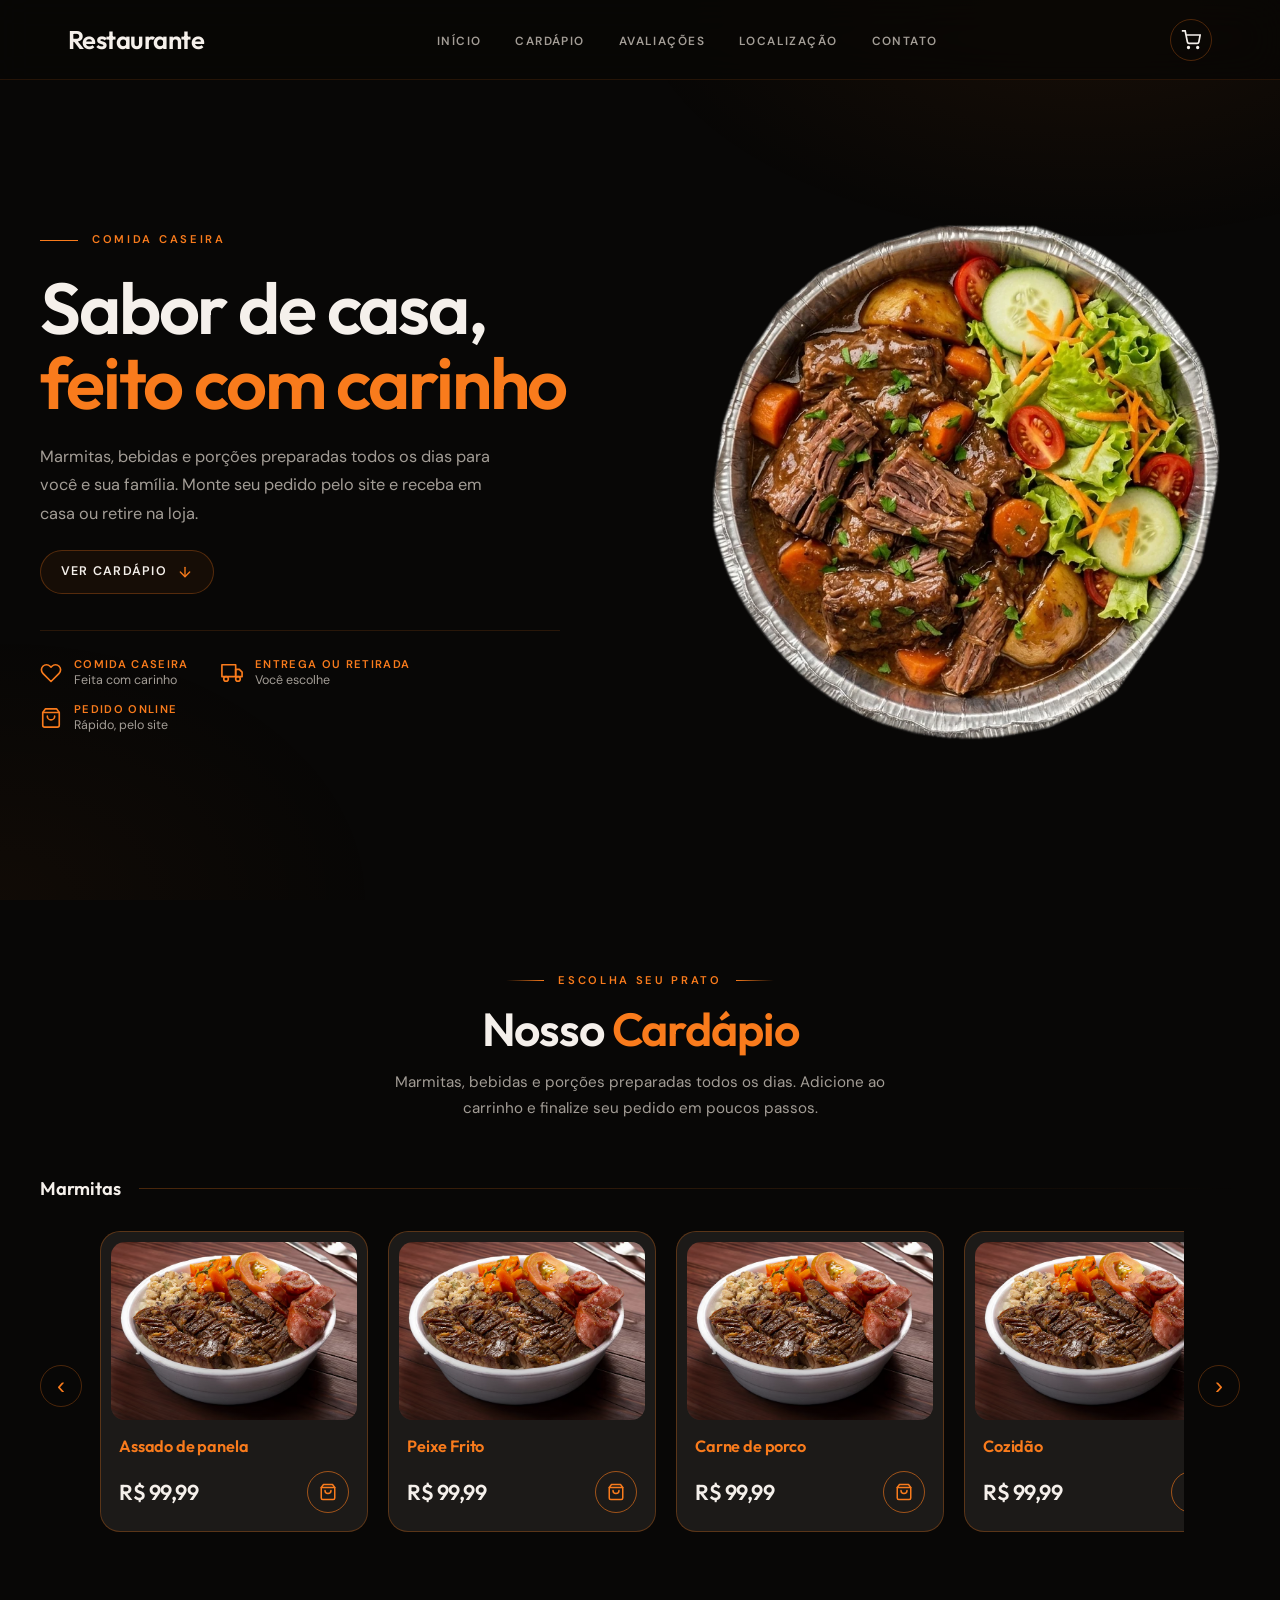
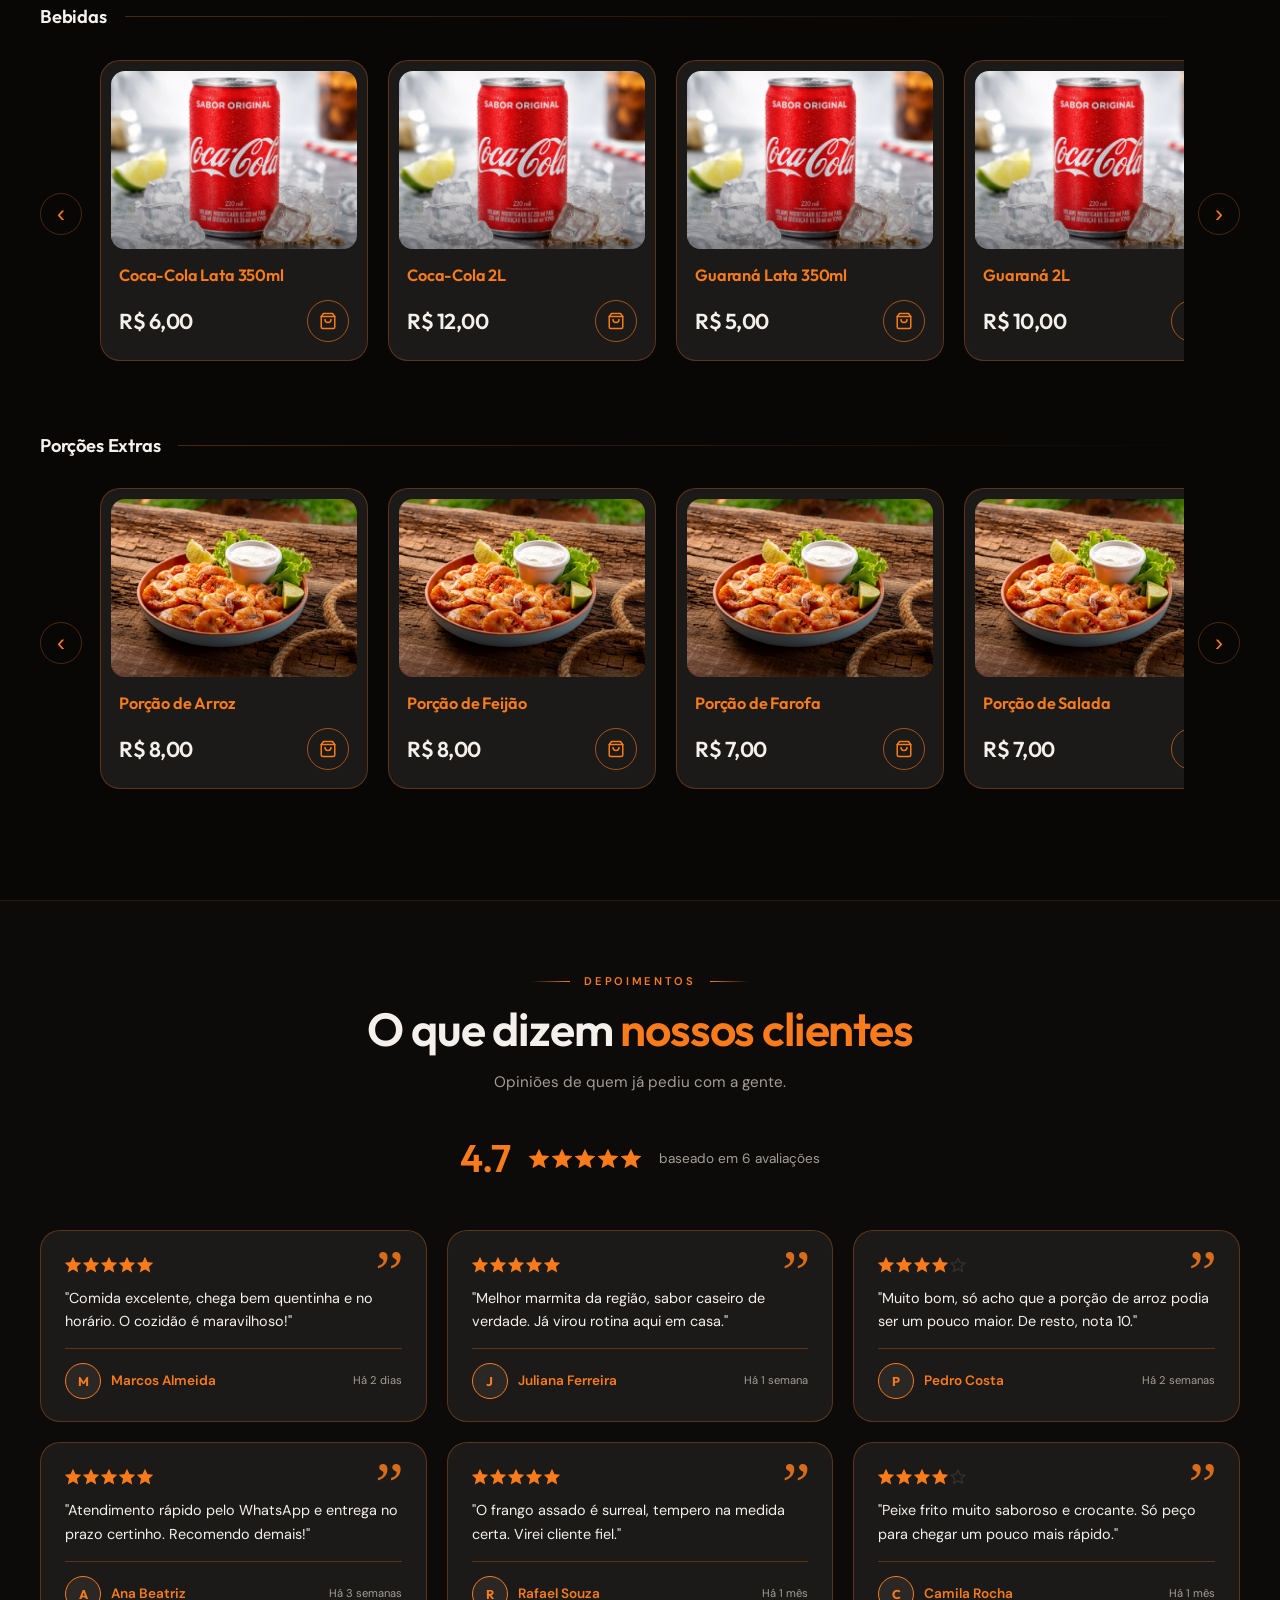
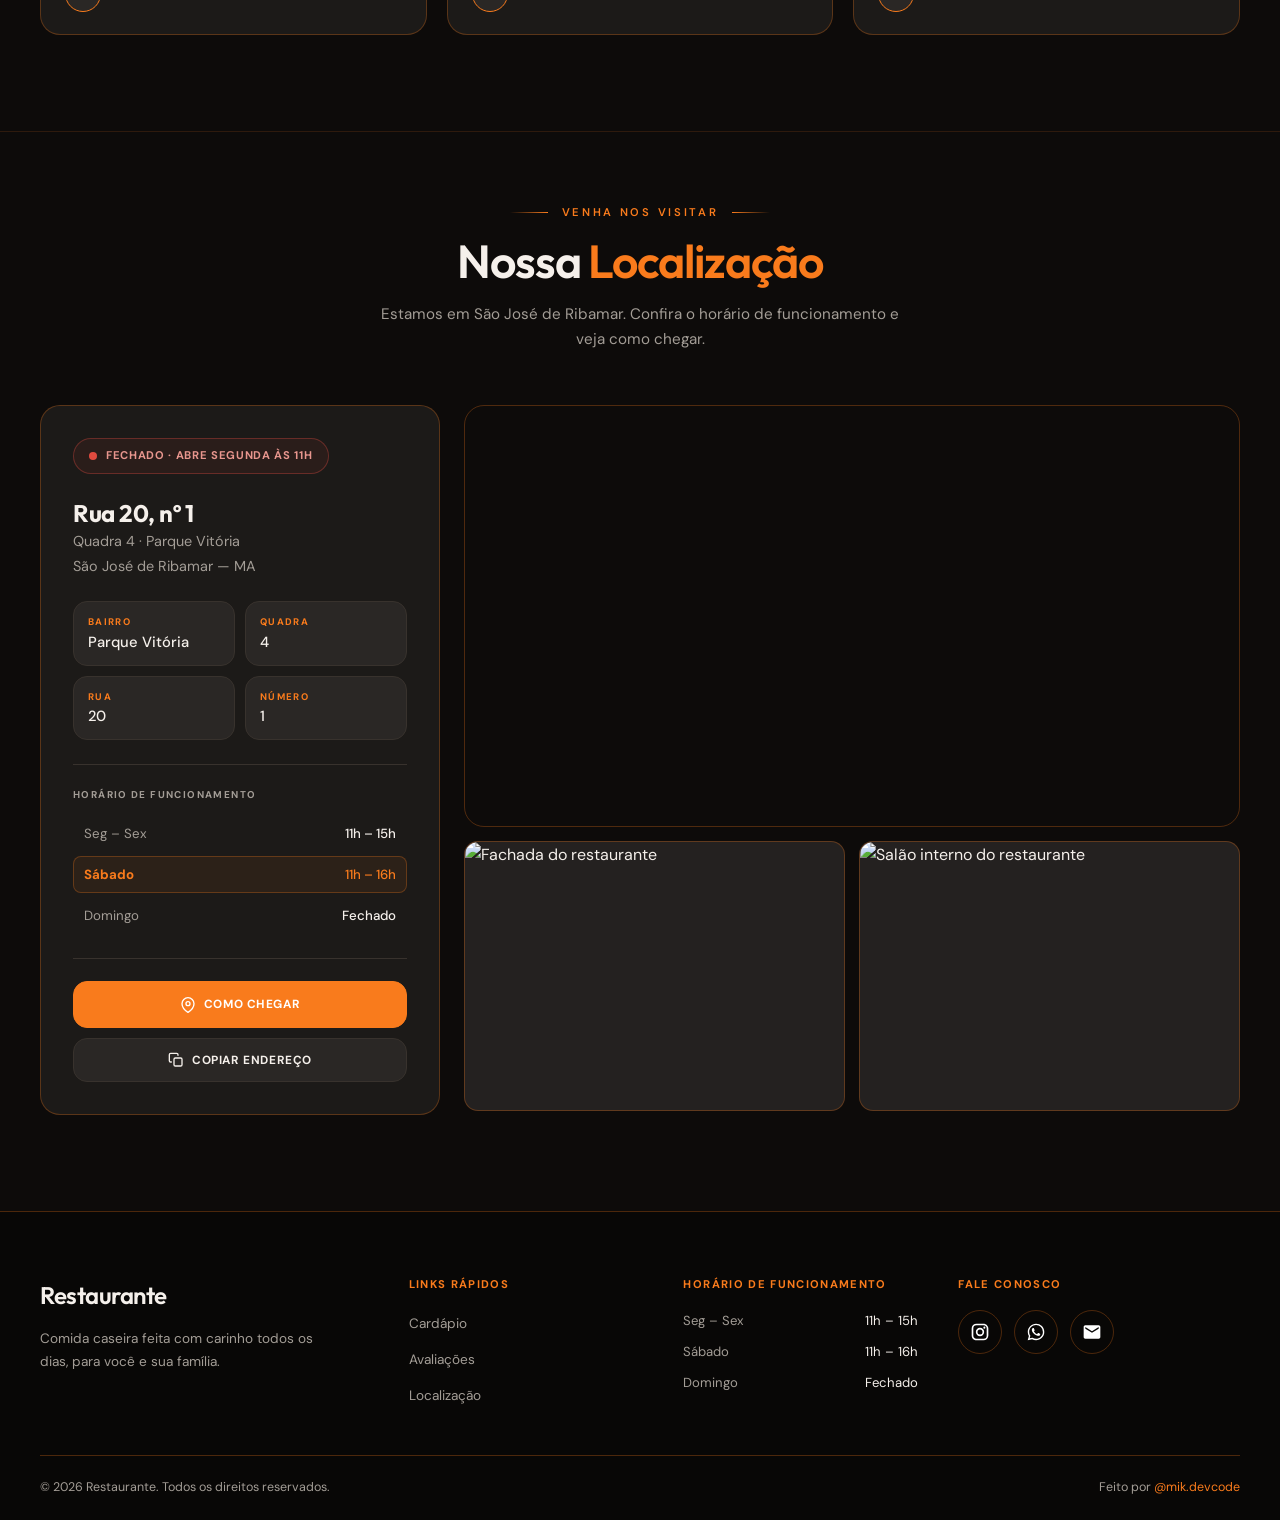
==== commit bde18573: "feat: prato girando" ====
--- a/index.html
+++ b/index.html
@@ -171,10 +171,10 @@
         <div class="hero-visual">
           <div class="hero-prato">
             <img
-              src="/assets/img/imagem-marmita.avif"
-              alt="Marmita caseira com carne grelhada, linguiça, tomate, cenoura e arroz"
-              width="740"
-              height="493"
+              src="/assets/img/prato-hero.webp"
+              alt="Marmita caseira de carne assada com batata, cenoura e salada"
+              width="800"
+              height="800"
               fetchpriority="high"
             />
           </div>
@@ -561,6 +561,7 @@
         novalidate
       >
         <div class="form-header">
+          <span class="form-etapa">Etapa 1 de 2</span>
           <div class="marmita-title" id="form-titulo">Finalizar Pedido</div>
           <p id="form-descricao">
             Confira os itens e preencha seus dados para continuar
@@ -817,6 +818,55 @@
                     maxlength="60"
                   />
                 </div>
+
+                <!-- Localização atual (latitude/longitude enviadas ao back-end) -->
+                <div class="field span-2 localizacao">
+                  <span class="field-label" id="rotulo-localizacao"
+                    >Localização exata</span
+                  >
+                  <button
+                    type="button"
+                    class="btn-localizacao"
+                    id="btn-localizacao"
+                    aria-describedby="status-localizacao erro-localizacao"
+                  >
+                    <svg
+                      viewBox="0 0 24 24"
+                      fill="none"
+                      stroke="currentColor"
+                      stroke-width="2"
+                      stroke-linecap="round"
+                      stroke-linejoin="round"
+                      aria-hidden="true"
+                      focusable="false"
+                    >
+                      <circle cx="12" cy="12" r="3"></circle>
+                      <path d="M12 2v3M12 19v3M2 12h3M19 12h3"></path>
+                      <circle cx="12" cy="12" r="7.5"></circle>
+                    </svg>
+                    <span class="btn-localizacao-texto"
+                      >Usar minha localização atual</span
+                    >
+                  </button>
+                  <p
+                    class="field-hint"
+                    id="status-localizacao"
+                    aria-live="polite"
+                  ></p>
+                  <p
+                    class="field-error"
+                    id="erro-localizacao"
+                    aria-live="polite"
+                  ></p>
+                  <button
+                    type="button"
+                    class="btn-link"
+                    id="btn-limpar-localizacao"
+                    hidden
+                  >
+                    Remover localização
+                  </button>
+                </div>
               </div>
             </div>
           </div>
@@ -861,6 +911,79 @@
 
         <p class="form-nota">Seus dados são usados somente para este pedido.</p>
       </form>
+
+      <!-- Etapa 2: forma de pagamento (o POST do pedido só acontece aqui) -->
+      <form
+        class="pedido-form"
+        id="pagamento-form"
+        role="dialog"
+        aria-modal="true"
+        aria-labelledby="pagamento-titulo"
+        aria-describedby="pagamento-descricao"
+        tabindex="-1"
+        novalidate
+        hidden
+      >
+        <div class="form-header">
+          <span class="form-etapa">Etapa 2 de 2</span>
+          <div class="marmita-title" id="pagamento-titulo">
+            Forma de pagamento
+          </div>
+          <p id="pagamento-descricao">
+            Escolha como você prefere pagar este pedido
+          </p>
+        </div>
+
+        <div class="section">
+          <h2 class="section-title" id="rotulo-metodo">Como você quer pagar?</h2>
+          <div
+            class="radio-group pagamento-grade"
+            id="pagamento-metodos"
+            role="radiogroup"
+            aria-labelledby="rotulo-metodo"
+            aria-describedby="erro-pagamento"
+          ></div>
+          <p class="field-error" id="erro-pagamento" aria-live="polite"></p>
+        </div>
+
+        <div class="section" id="pagamento-momentos-secao" hidden>
+          <h2 class="section-title" id="rotulo-momento">Quando você paga?</h2>
+          <div
+            class="radio-group"
+            id="pagamento-momentos"
+            role="radiogroup"
+            aria-labelledby="rotulo-momento"
+            aria-describedby="erro-momento"
+          ></div>
+          <p class="field-error" id="erro-momento" aria-live="polite"></p>
+        </div>
+
+        <p class="pagamento-nota" id="pagamento-nota" hidden></p>
+
+        <div class="divider"></div>
+
+        <div class="total-display">
+          <span class="total-label">Total do Pedido</span>
+          <span class="total-value" id="pagamento-total-valor">R$ 0,00</span>
+          <div class="total-breakdown" id="pagamento-total-breakdown"></div>
+          <p class="pagamento-escolha" id="pagamento-escolha" aria-live="polite"></p>
+        </div>
+
+        <p class="field-error" id="erro-envio" role="alert"></p>
+
+        <div class="form-footer">
+          <button type="button" class="btn btn-cancel" id="btn-voltar-dados">
+            Voltar
+          </button>
+          <button type="submit" class="btn btn-submit" id="btn-confirmar-pedido">
+            Confirmar pedido
+          </button>
+        </div>
+
+        <p class="form-nota">
+          Você pode voltar e corrigir seus dados antes de confirmar.
+        </p>
+      </form>
     </div>
 
     <script type="module" src="/Services/main.js"></script>
--- a/assets/css/hero.css
+++ b/assets/css/hero.css
@@ -125,61 +125,35 @@
   line-height: 1.3;
 }
 
-/* ─── PRATO (imagem circular com brilho e anel) ─── */
+/* ─── PRATO (apenas a imagem, girando 360° sem parar) ─── */
 .hero-visual {
   display: flex;
   justify-content: center;
 }
 
 .hero-prato {
-  position: relative;
   width: min(100%, 520px);
   aspect-ratio: 1;
   display: grid;
   place-items: center;
 }
 
-/* brilho atrás do prato */
-.hero-prato::before {
-  content: '';
-  position: absolute;
-  inset: -8%;
-  background: radial-gradient(circle, rgba(var(--primary-rgb), 0.22) 0%, transparent 65%);
-  pointer-events: none;
-}
-
-/* anel tracejado */
-.hero-prato::after {
-  content: '';
-  position: absolute;
-  inset: -3%;
-  border-radius: 50%;
-  border: 1px dashed rgba(var(--primary-rgb), 0.35);
-  animation: hero-giro 60s linear infinite;
-  pointer-events: none;
-}
-
 .hero-prato img {
-  position: relative;
-  z-index: 1;
-  width: 92%;
-  height: 92%;
-  object-fit: cover;
-  object-position: 42% 55%;
-  border-radius: 50%;
-  border: 6px solid var(--bg-surface);
-  box-shadow:
-    0 0 0 1px var(--card-border),
-    0 30px 70px rgba(0, 0, 0, 0.65),
-    0 0 80px rgba(var(--primary-rgb), 0.15);
+  display: block;
+  width: 100%;
+  height: 100%;
+  object-fit: contain;
+  animation: hero-giro 24s linear infinite;
+  will-change: transform;
 }
 
 @keyframes hero-giro {
-  to { transform: rotate(360deg); }
+  from { transform: rotate(0deg); }
+  to   { transform: rotate(360deg); }
 }
 
 @media (prefers-reduced-motion: reduce) {
-  .hero-prato::after { animation: none; }
+  .hero-prato img { animation: none; }
   .hero-link,
   .hero-link svg { transition: none; }
 }
--- a/assets/css/form.css
+++ b/assets/css/form.css
@@ -11,7 +11,7 @@
   display: none;
 }
 
-form#pedido-form {
+form.pedido-form {
   background: var(--bg-card);
   border: 1px solid var(--card-border);
   border-radius: var(--radius-xl);
@@ -28,11 +28,22 @@
   box-shadow: 0 40px 80px rgba(0,0,0,0.7), 0 0 60px rgba(var(--primary-rgb),0.05);
 }
 
-form#pedido-form:focus { outline: none; }
-
-form#pedido-form::-webkit-scrollbar { width: 3px; }
-form#pedido-form::-webkit-scrollbar-track { background: transparent; }
-form#pedido-form::-webkit-scrollbar-thumb {
+form.pedido-form:focus { outline: none; }
+
+/* a etapa inativa fica oculta (os dados continuam no DOM) */
+form.pedido-form[hidden] { display: none; }
+
+/* entrada suave ao trocar de etapa (só opacidade: o transform centraliza o modal) */
+form.pedido-form:not([hidden]) { animation: form-etapa-entrada 0.25s ease-out; }
+
+@keyframes form-etapa-entrada {
+  from { opacity: 0; }
+  to { opacity: 1; }
+}
+
+form.pedido-form::-webkit-scrollbar { width: 3px; }
+form.pedido-form::-webkit-scrollbar-track { background: transparent; }
+form.pedido-form::-webkit-scrollbar-thumb {
   background: var(--primary);
   border-radius: 10px;
 }
@@ -42,6 +53,16 @@
   margin-bottom: 26px;
   padding-bottom: 18px;
   border-bottom: 1px solid var(--text-faint);
+}
+
+.form-etapa {
+  display: block;
+  margin-bottom: 8px;
+  font-size: 0.66rem;
+  font-weight: 700;
+  letter-spacing: 0.14em;
+  text-transform: uppercase;
+  color: var(--text-muted);
 }
 
 .marmita-title {
@@ -112,6 +133,7 @@
 
 .field-hint[data-estado="ok"] { color: var(--success-text); }
 .field-hint[data-estado="aviso"] { color: var(--warning); }
+.field-hint[data-estado="erro"] { color: var(--danger-text); font-weight: 500; }
 
 .field-hint[data-estado="carregando"]::before {
   content: "";
@@ -229,6 +251,127 @@
 
 .radio-option input:checked + .radio-label .name { color: var(--primary); }
 
+/* ─── PAGAMENTO (etapa 2) ─── */
+.pagamento-grade {
+  display: grid;
+  grid-template-columns: 1fr 1fr;
+  gap: 10px;
+}
+
+.pagamento-grade .radio-option { min-width: 0; }
+
+.pagamento-label {
+  gap: 2px;
+  min-height: 104px;
+  padding: 16px 10px;
+}
+
+.pagamento-icone {
+  display: flex;
+  width: 28px;
+  height: 28px;
+  margin-bottom: 8px;
+  color: var(--text-muted);
+  transition: color 0.2s;
+}
+
+.pagamento-icone svg { width: 100%; height: 100%; }
+
+.radio-option input:checked + .pagamento-label .pagamento-icone { color: var(--primary); }
+
+.radio-label .hint {
+  color: var(--text-muted);
+  font-size: 0.72rem;
+  line-height: 1.35;
+  margin-top: 3px;
+}
+
+.radio-option input:checked + .radio-label .hint { color: var(--text); }
+
+.pagamento-nota {
+  margin: -6px 0 6px;
+  padding: 12px 14px;
+  background: rgba(var(--primary-rgb),0.06);
+  border: 1px solid var(--border);
+  border-radius: var(--radius-sm);
+  color: var(--text-muted);
+  font-size: 0.8rem;
+  line-height: 1.5;
+}
+
+.pagamento-nota[hidden] { display: none; }
+
+.pagamento-escolha {
+  margin: 0;
+  font-size: 0.8rem;
+  font-weight: 600;
+  color: var(--success-text);
+  text-align: center;
+}
+
+.pagamento-escolha:not(:empty) { margin-top: 10px; }
+
+#erro-envio:not(:empty) { margin-bottom: 12px; }
+
+/* ─── LOCALIZAÇÃO ATUAL ─── */
+.localizacao { display: flex; flex-direction: column; }
+
+.btn-localizacao {
+  display: flex;
+  align-items: center;
+  justify-content: center;
+  gap: 8px;
+  width: 100%;
+  min-height: 44px;
+  padding: 11px 14px;
+  background: var(--bg-raised);
+  border: 1.5px dashed rgba(var(--primary-rgb),0.5);
+  border-radius: var(--radius-sm);
+  color: var(--primary);
+  font-family: var(--font-body);
+  font-size: 0.8rem;
+  font-weight: 700;
+  cursor: pointer;
+  transition: var(--transition);
+}
+
+.btn-localizacao svg { width: 18px; height: 18px; flex-shrink: 0; }
+
+.btn-localizacao:hover:not(:disabled) {
+  background: rgba(var(--primary-rgb),0.07);
+  border-style: solid;
+}
+
+.btn-localizacao:disabled { opacity: 0.75; cursor: progress; }
+
+.btn-localizacao[aria-busy="true"] svg { animation: form-giro 1.2s linear infinite; }
+
+.btn-localizacao.capturada {
+  border-style: solid;
+  border-color: rgba(62,207,142,0.55);
+  color: var(--success-text);
+}
+
+.btn-localizacao[aria-invalid="true"] { border-color: var(--danger-text); }
+
+.localizacao .field-hint { margin-top: 8px; }
+
+.btn-link {
+  align-self: flex-start;
+  margin-top: 6px;
+  padding: 4px 0;
+  background: none;
+  border: none;
+  color: var(--text-muted);
+  font-family: var(--font-body);
+  font-size: 0.74rem;
+  text-decoration: underline;
+  cursor: pointer;
+}
+
+.btn-link:hover { color: var(--text); }
+.btn-link[hidden] { display: none; }
+
 /* ─── ENDEREÇO (abre/fecha sem depender de altura fixa) ─── */
 .endereco-container {
   display: grid;
@@ -490,8 +633,9 @@
 
 /* ─── ACESSIBILIDADE: MOVIMENTO REDUZIDO ─── */
 @media (prefers-reduced-motion: reduce) {
-  form#pedido-form *,
-  form#pedido-form *::before {
+  form.pedido-form,
+  form.pedido-form *,
+  form.pedido-form *::before {
     transition: none !important;
     animation: none !important;
   }
@@ -499,7 +643,7 @@
 
 /* ─── RESPONSIVO ─── */
 @media (max-width: 520px) {
-  form#pedido-form {
+  form.pedido-form {
     max-width: calc(100vw - 24px);
     padding: 24px 18px;
     border-radius: var(--radius-lg);
@@ -508,7 +652,7 @@
 }
 
 @media (max-width: 480px) {
-  form#pedido-form {
+  form.pedido-form {
     padding: 22px 16px;
     max-height: 95vh;
     border-radius: var(--radius-lg);
@@ -524,6 +668,7 @@
   }
 
   .radio-option { min-width: 100%; }
+  .pagamento-grade .radio-option { min-width: 0; }
 
   .total-value { font-size: 1.85rem; }
 
